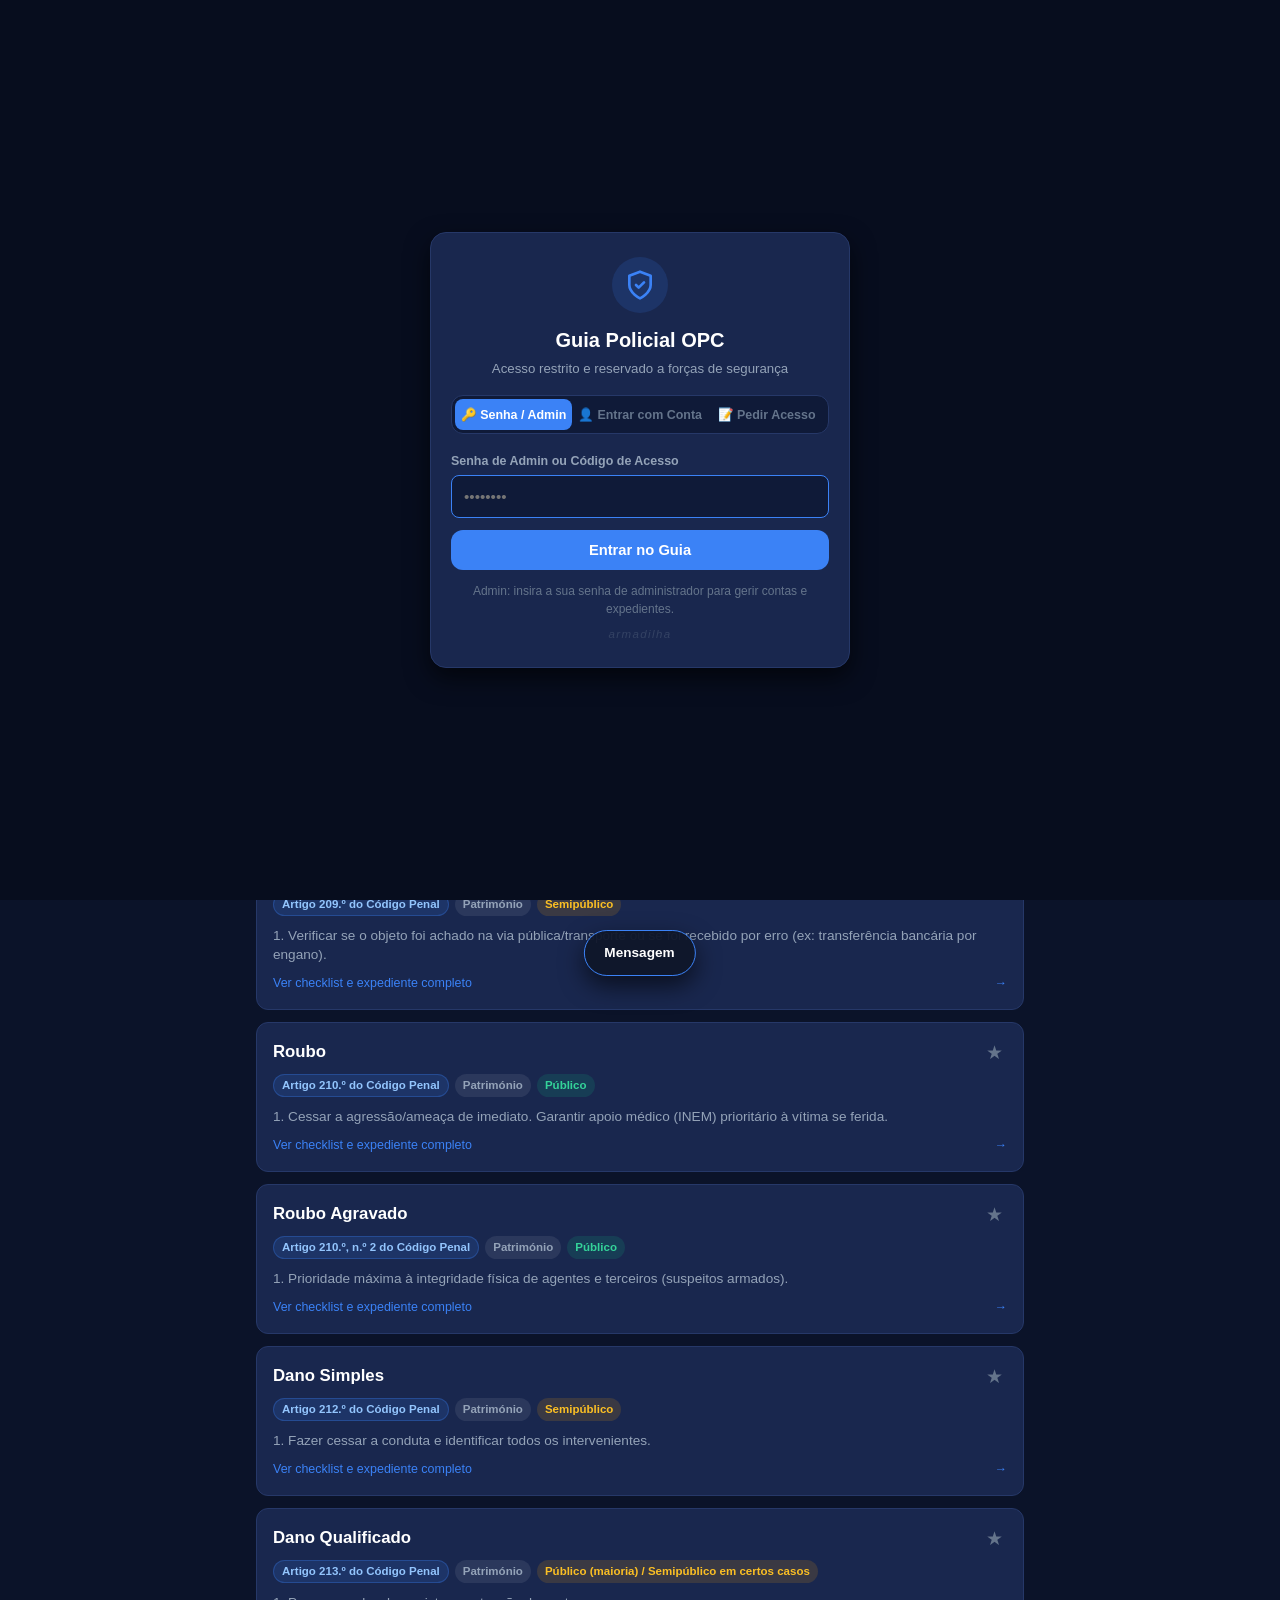
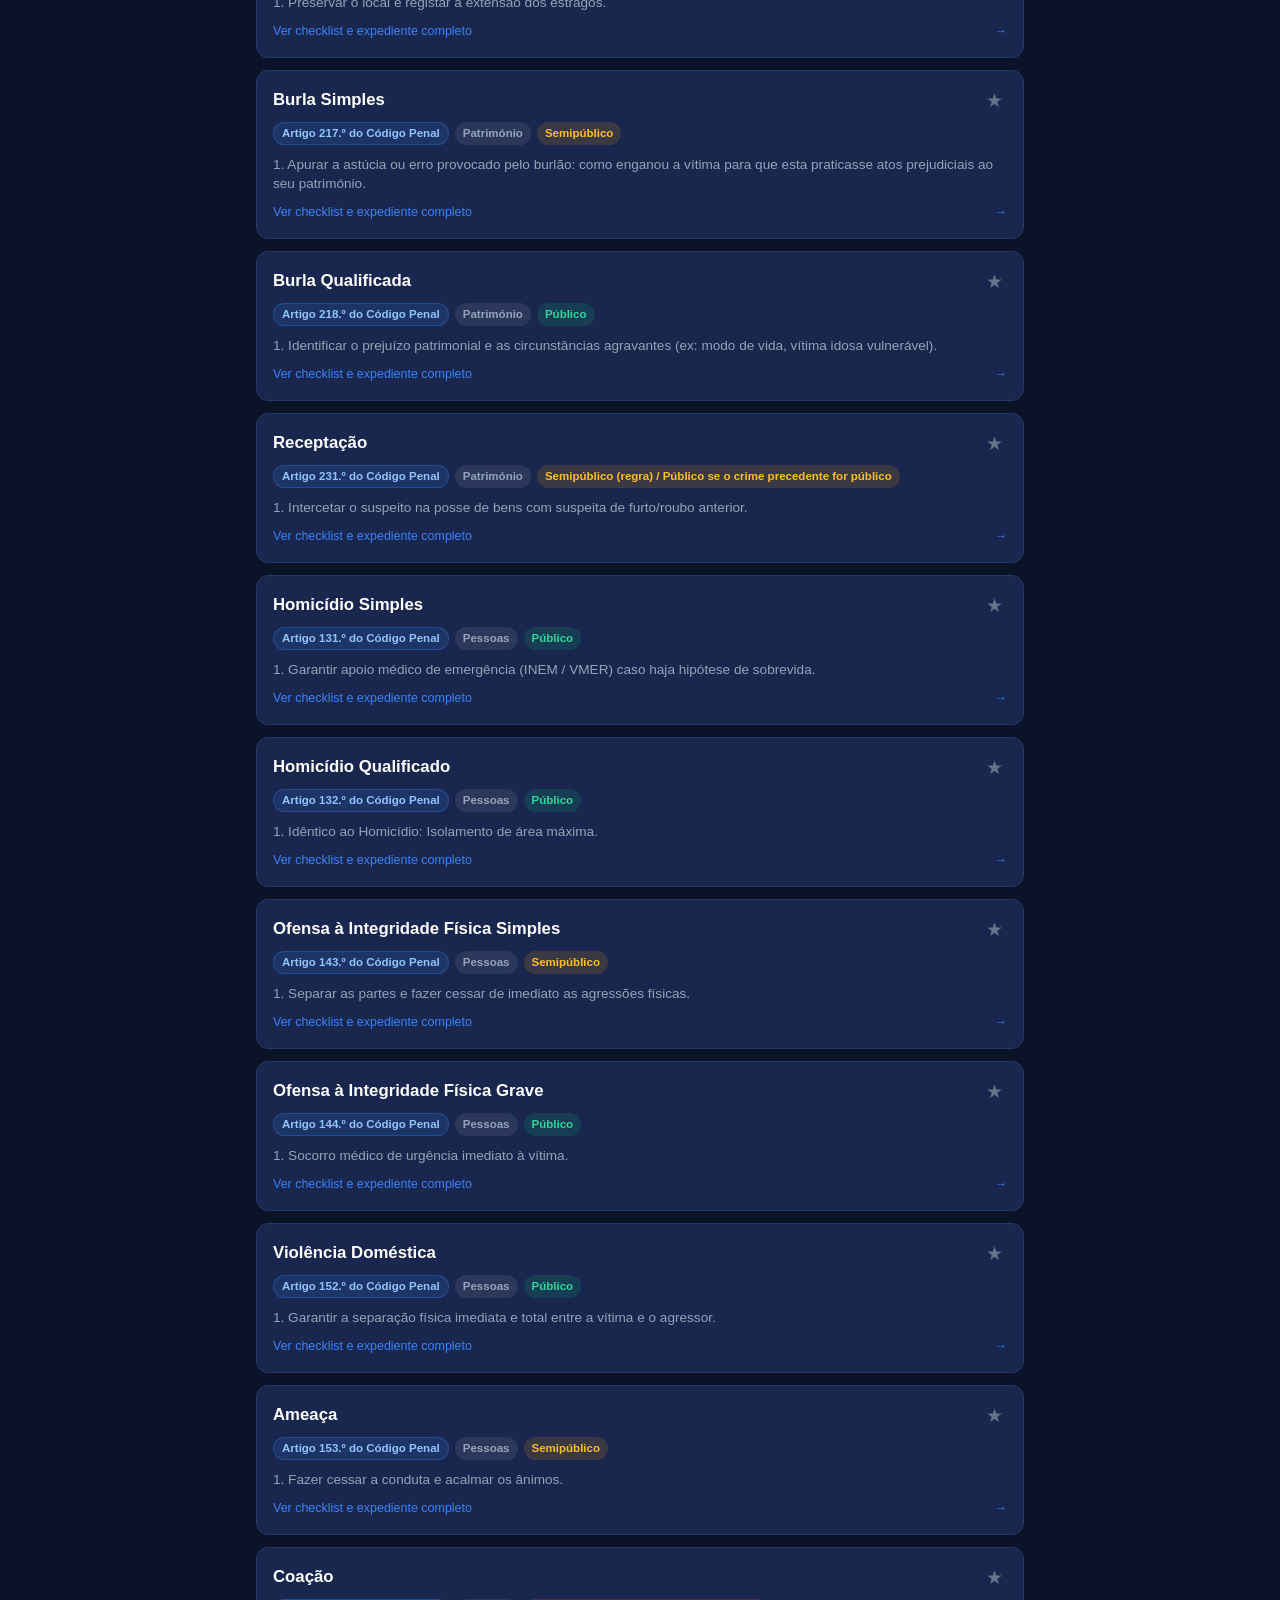
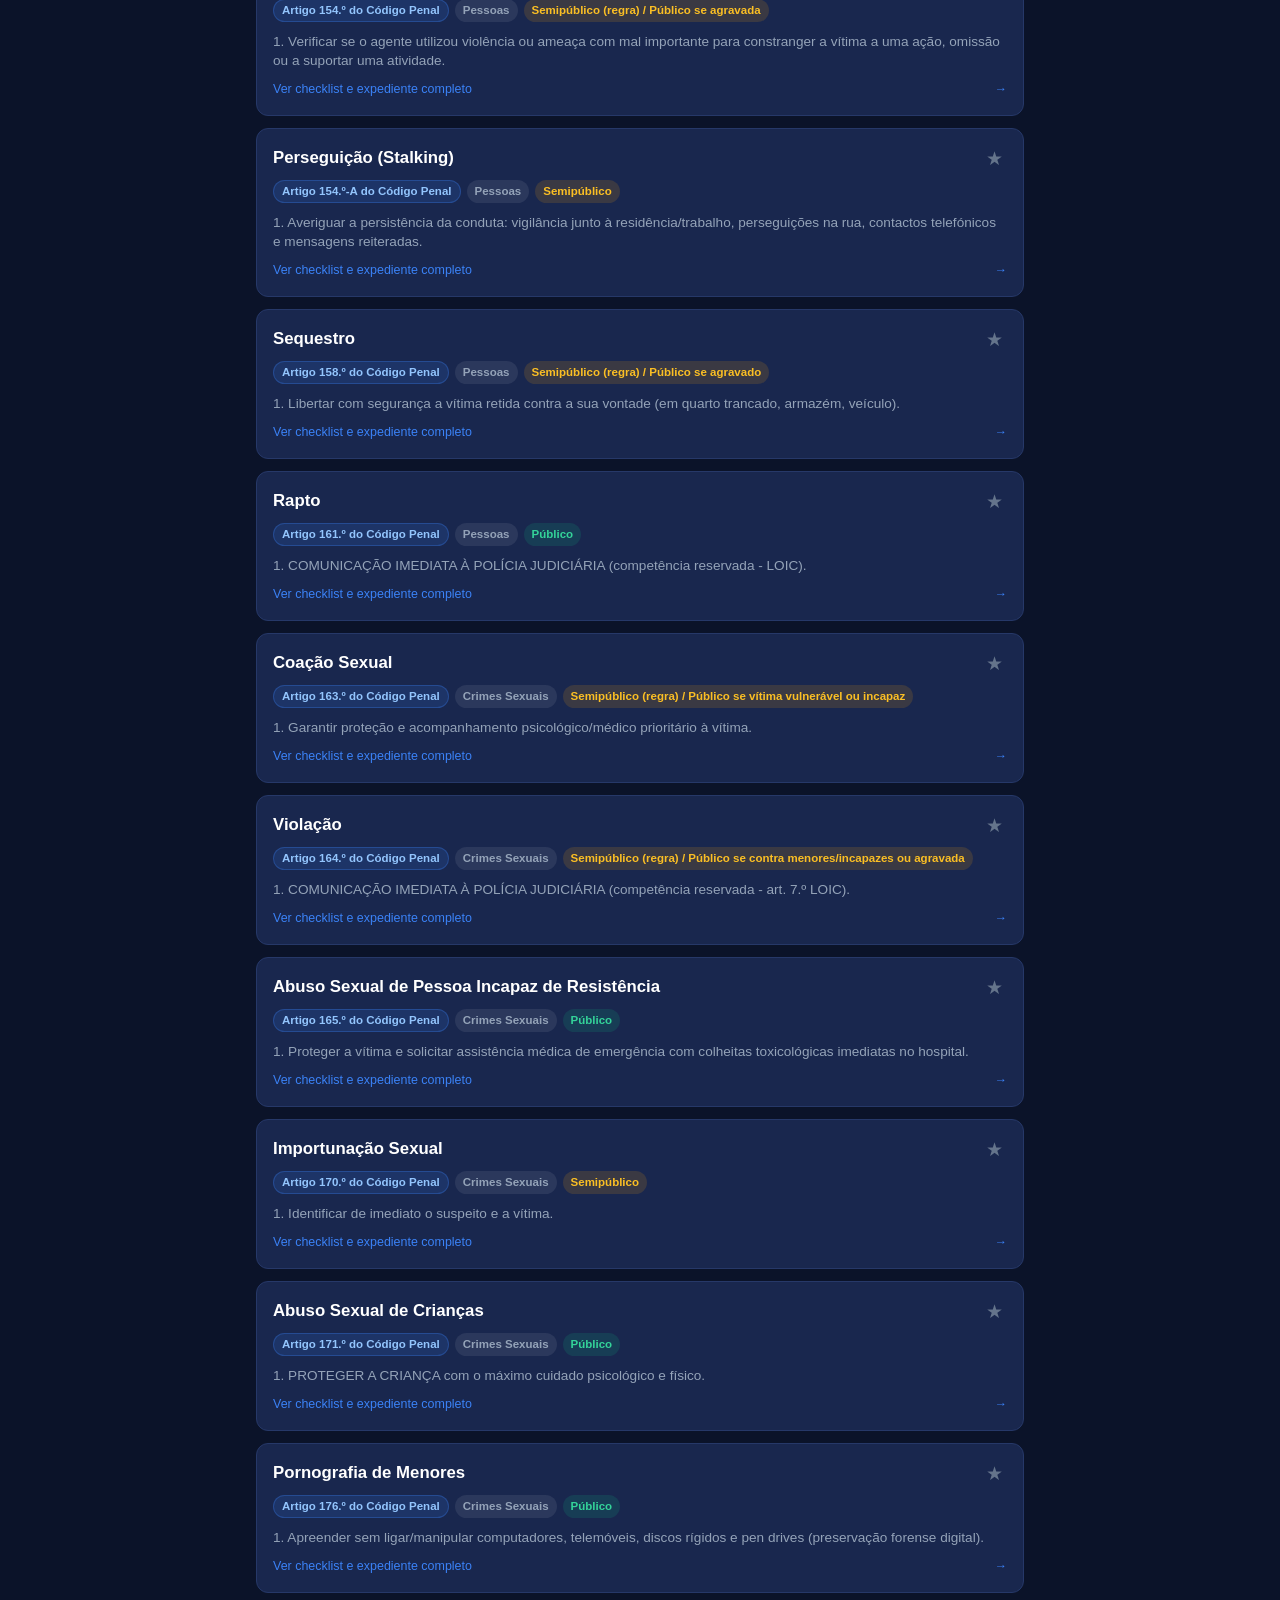
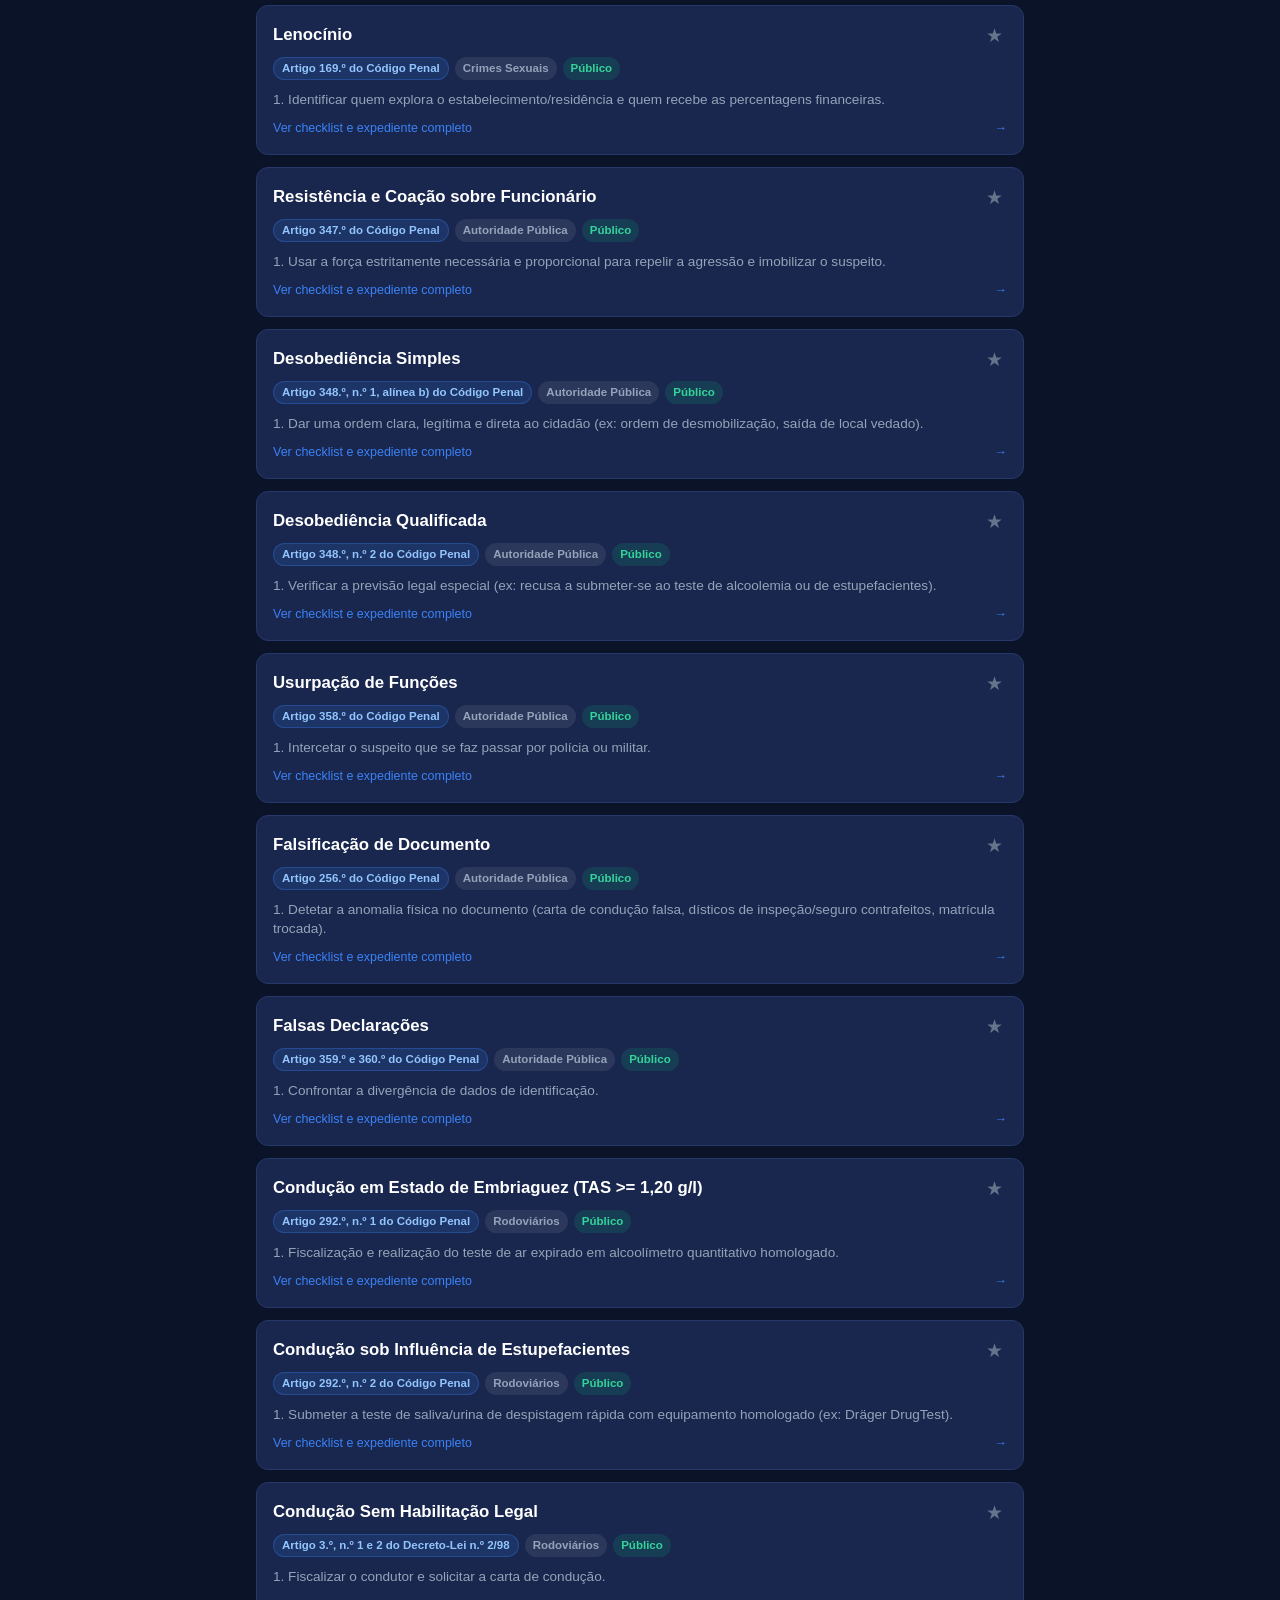
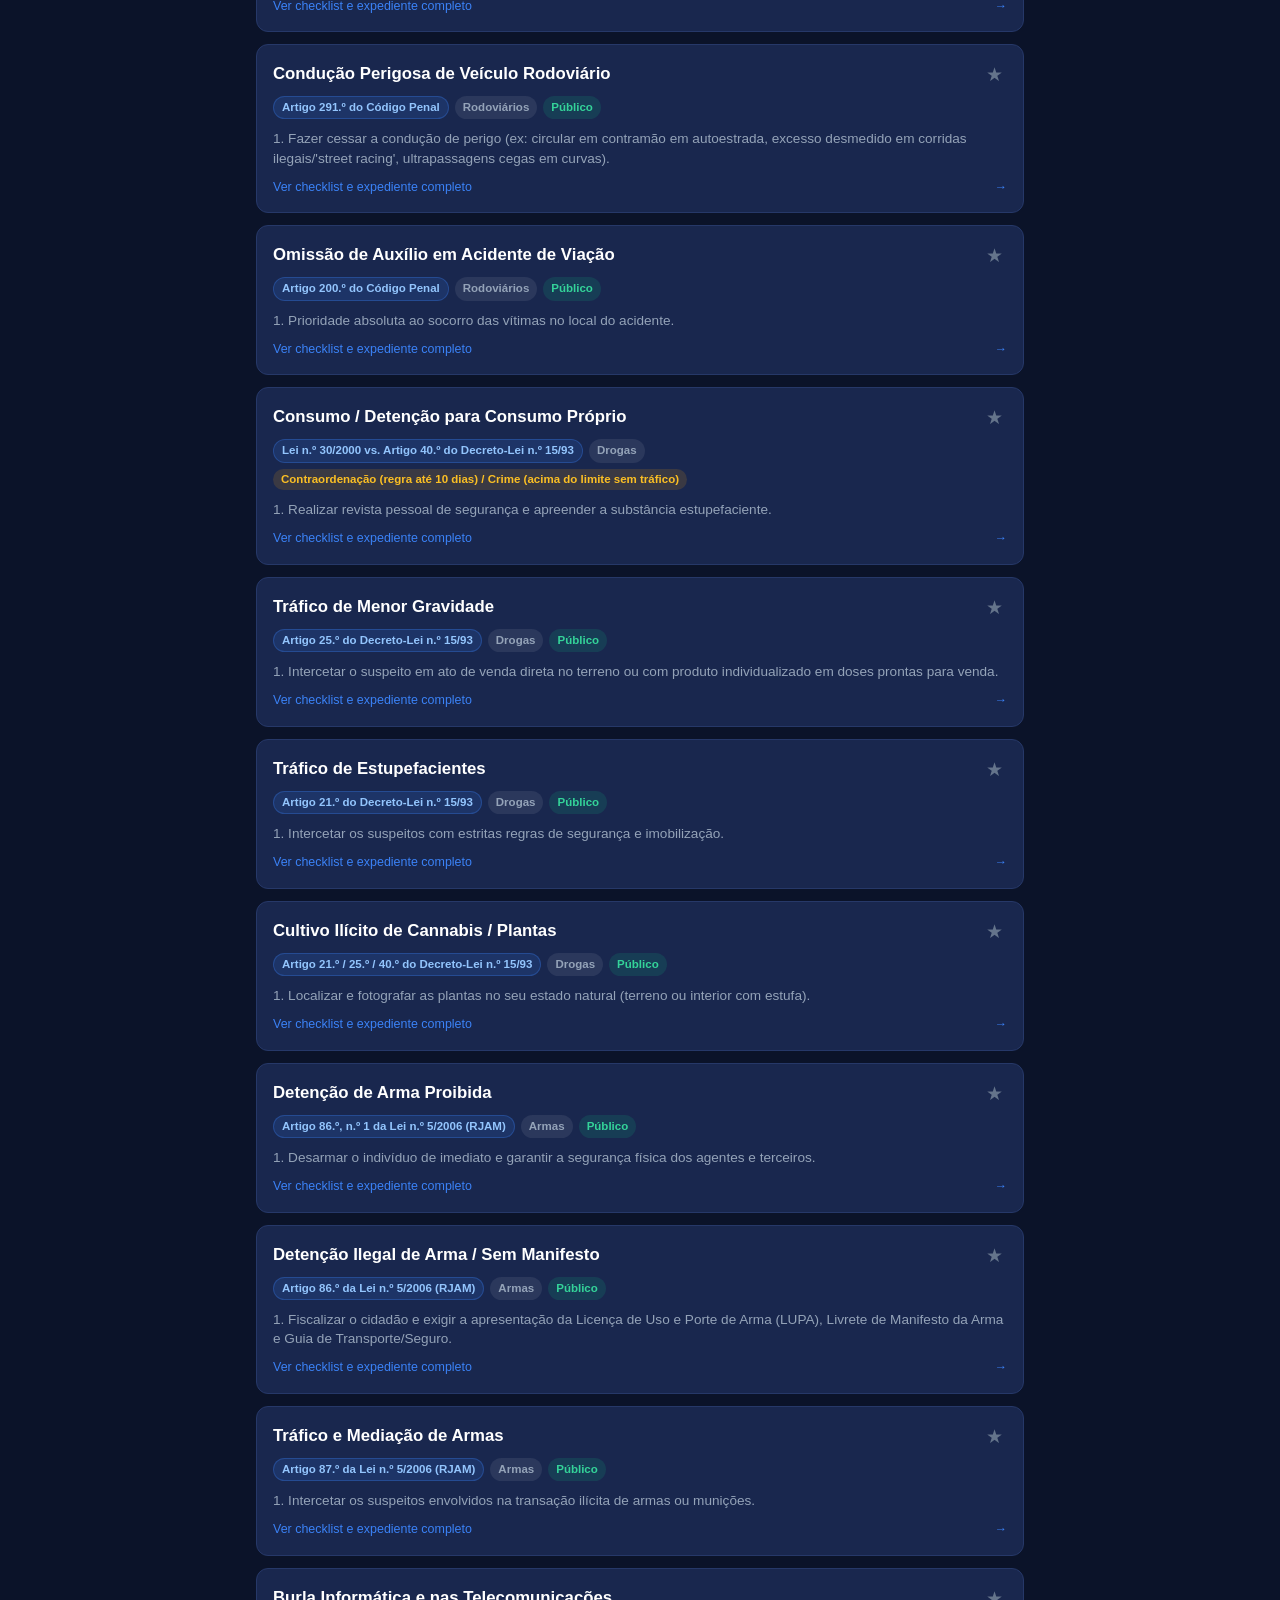
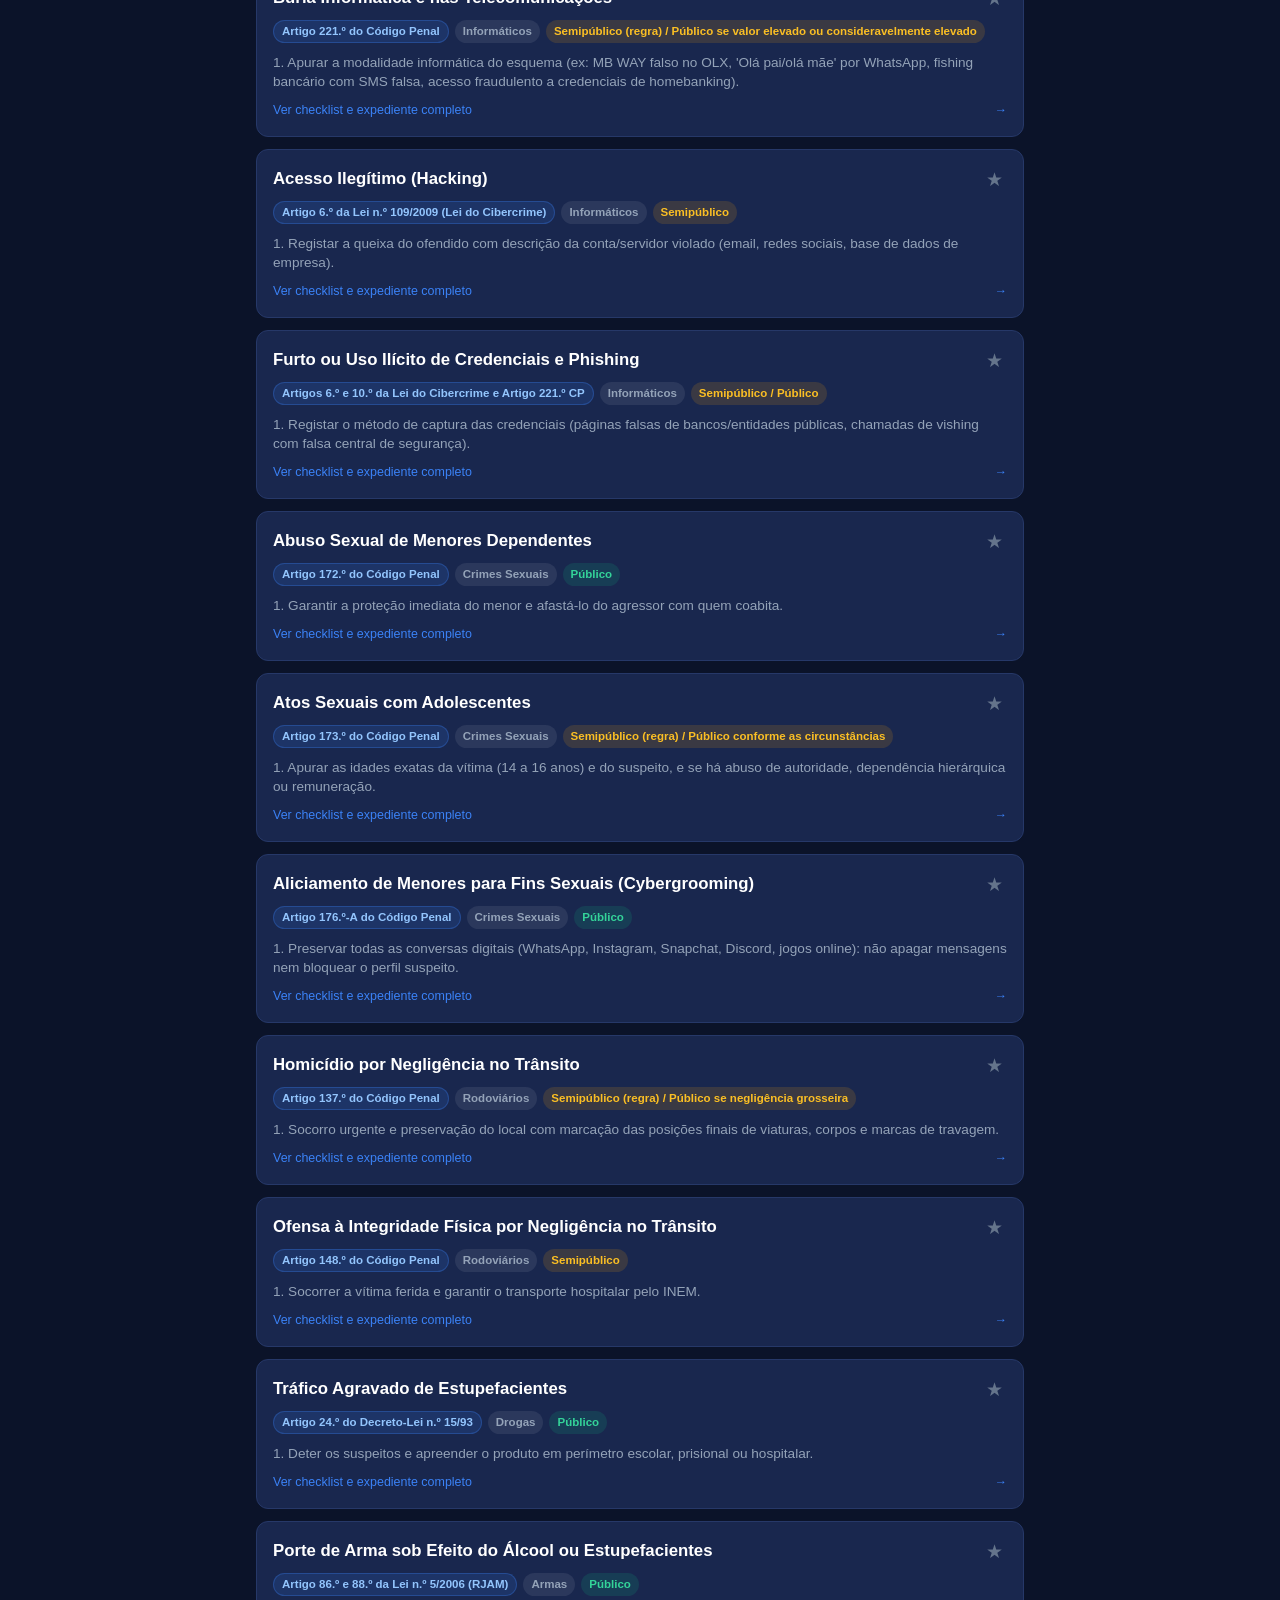
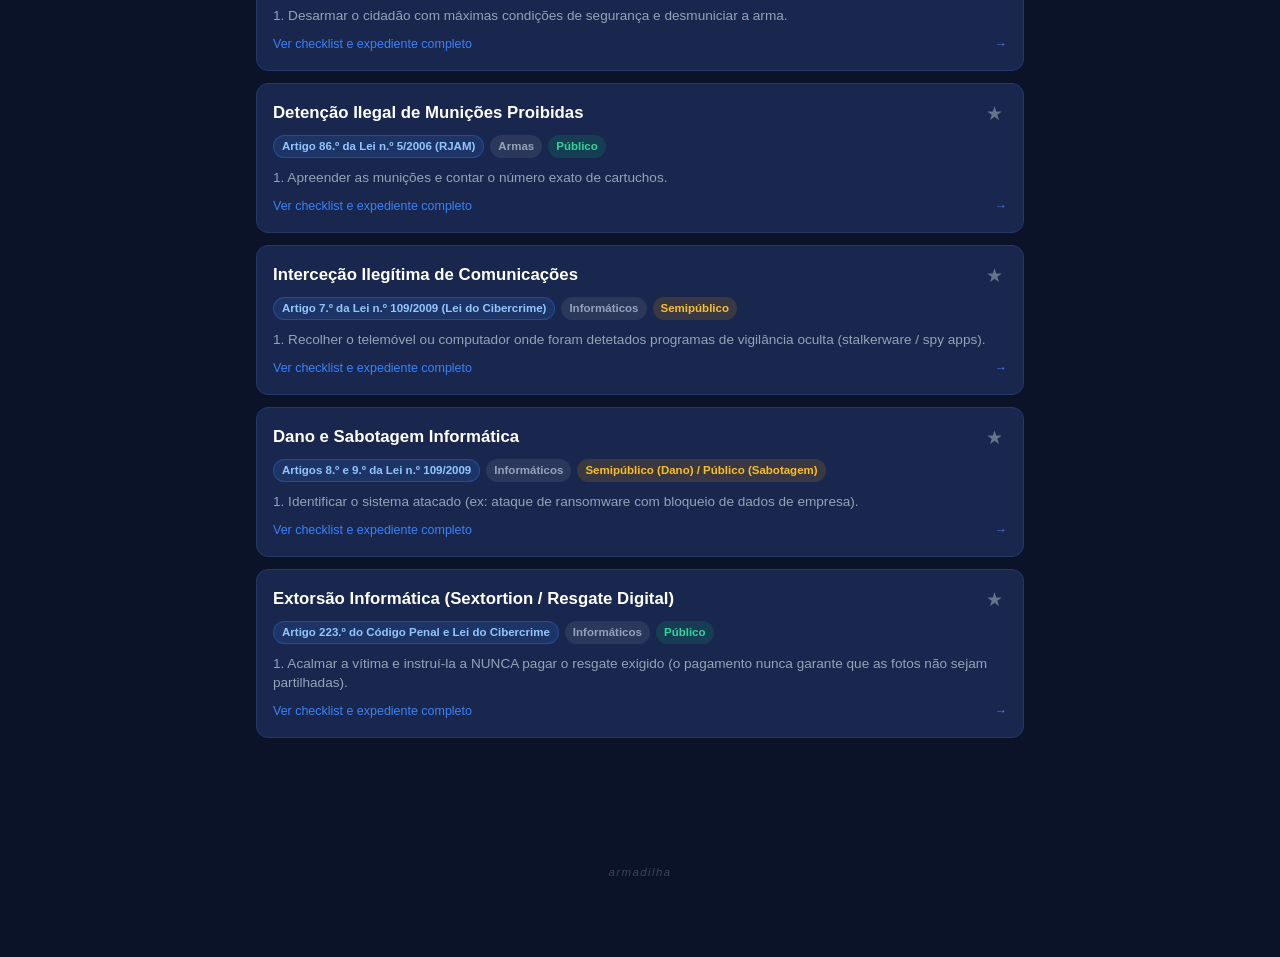
==== index.html @ 33df813a "Implementa Painel de Admin com aprovacao de contas, criacao de utilizadores e gerador de convites VI" ====
<!DOCTYPE html>
<html lang="pt-PT">
<head>
  <meta charset="UTF-8">
  <meta name="viewport" content="width=device-width, initial-scale=1.0, maximum-scale=1.0, user-scalable=no, viewport-fit=cover">
  <title>Guia de Expediente Policial - OPC</title>
  
  <!-- Anti-cache meta tags for immediate updates -->
  <meta http-equiv="Cache-Control" content="no-cache, no-store, must-revalidate">
  <meta http-equiv="Pragma" content="no-cache">
  <meta http-equiv="Expires" content="0">
  
  <!-- Mobile & PWA meta tags -->
  <meta name="theme-color" content="#0b1329">
  <meta name="apple-mobile-web-app-capable" content="yes">
  <meta name="apple-mobile-web-app-status-bar-style" content="black-translucent">
  <meta name="apple-mobile-web-app-title" content="Guia Policial">
  <link rel="manifest" href="manifest.json">
  <link rel="icon" type="image/png" sizes="192x192" href="icon-192.png">
  <link rel="apple-touch-icon" href="icon-192.png">

  <!-- Stylesheet -->
  <link rel="stylesheet" href="styles.css?v=5.0">
</head>
<body>

  <!-- ============================================================ -->
  <!-- 1. PORTAL DE AUTENTICAÇÃO / ACESSO OPERACIONAL               -->
  <!-- ============================================================ -->
  <div id="securityGate" class="security-gate">
    <div class="security-box">
      <div class="gate-shield-icon">
        <svg width="32" height="32" viewBox="0 0 24 24" fill="none" stroke="currentColor" stroke-width="2" stroke-linecap="round" stroke-linejoin="round">
          <path d="M12 22s8-4 8-10V5l-8-3-8 3v7c0 6 8 10 8 10z"/>
          <path d="m9 12 2 2 4-4"/>
        </svg>
      </div>
      <h2 class="gate-title">Guia Policial OPC</h2>
      <p class="gate-subtitle">Acesso restrito e reservado a forças de segurança</p>

      <!-- Auth Switcher Tabs -->
      <div class="auth-tabs">
        <button id="authTabDirect" class="auth-tab-btn active" onclick="switchAuthTab('direct')">🔑 Senha / Admin</button>
        <button id="authTabLogin" class="auth-tab-btn" onclick="switchAuthTab('login')">👤 Entrar com Conta</button>
        <button id="authTabRegister" class="auth-tab-btn" onclick="switchAuthTab('register')">📝 Pedir Acesso</button>
      </div>

      <!-- Messages Alert -->
      <div id="gateError" class="gate-error"></div>
      <div id="gateSuccess" class="gate-success"></div>

      <!-- PANEL 1: ADMIN MASTER KEY / INVITE CODE -->
      <div id="panelDirect" class="auth-form-panel active">
        <form onsubmit="handleDirectSubmit(event)">
          <div class="form-group">
            <label class="form-label">Senha de Admin ou Código de Acesso</label>
            <input type="password" id="directPinInput" class="form-input" placeholder="••••••••" autocomplete="off" autofocus>
          </div>
          <button type="submit" class="btn-primary" style="width: 100%; margin-top: 8px;">Entrar no Guia</button>
        </form>
        <div style="font-size: 0.75rem; color: var(--text-muted); margin-top: 12px; text-align: center;">
          Admin: insira a sua senha de administrador para gerir contas e expedientes.
        </div>
      </div>

      <!-- PANEL 2: LOGIN COM CONTA (UTILIZADORES) -->
      <div id="panelLogin" class="auth-form-panel">
        <form onsubmit="handleAccountLogin(event)">
          <div class="form-group">
            <label class="form-label">Email ou Telemóvel</label>
            <input type="text" id="loginEmail" class="form-input" placeholder="ex: colega@gnr.pt" autocomplete="username">
          </div>
          <div class="form-group">
            <label class="form-label">Palavra-passe</label>
            <input type="password" id="loginPassword" class="form-input" placeholder="••••••••" autocomplete="current-password">
          </div>
          <button type="submit" class="btn-primary" style="width: 100%; margin-top: 8px;">Iniciar Sessão</button>
        </form>
        <div style="font-size: 0.75rem; color: var(--text-muted); margin-top: 12px; text-align: center;">
          Apenas contas aprovadas pelo Administrador têm acesso ativo.
        </div>
      </div>

      <!-- PANEL 3: REGISTO / PEDIR ACESSO -->
      <div id="panelRegister" class="auth-form-panel">
        <form onsubmit="handleAccountRegister(event)">
          <div class="form-group">
            <label class="form-label">Nome Completo</label>
            <input type="text" id="regName" class="form-input" placeholder="ex: Manuel Silva" required>
          </div>
          <div class="form-group">
            <label class="form-label">Posto / Unidade</label>
            <input type="text" id="regRole" class="form-input" placeholder="ex: Guarda / Posto Territorial" required>
          </div>
          <div class="form-group">
            <label class="form-label">Email ou Contacto Telefónico</label>
            <input type="text" id="regContact" class="form-input" placeholder="ex: silva@gnr.pt ou 912345678" required>
          </div>
          <div class="form-group">
            <label class="form-label">Definir Palavra-passe</label>
            <input type="password" id="regPassword" class="form-input" placeholder="••••••••" required autocomplete="new-password">
          </div>
          <button type="submit" class="btn-primary" style="width: 100%; margin-top: 8px;">Submeter Pedido de Acesso</button>
        </form>

        <div id="regWhatsappBlock" style="display: none; margin-top: 14px; text-align: center;">
          <p style="font-size: 0.8rem; color: var(--text-secondary); margin-bottom: 8px;">
            Aviso rápido: notifique o Administrador no WhatsApp para aprovação imediata:
          </p>
          <a id="regWhatsappLink" href="#" target="_blank" class="btn-whatsapp">
            <span>💬 Notificar Administrador por WhatsApp</span>
          </a>
        </div>
      </div>

      <div class="signature-tag subtle">armadilha</div>
    </div>
  </div>

  <!-- ============================================================ -->
  <!-- 2. MAIN APPLICATION                                          -->
  <!-- ============================================================ -->
  <div id="appContainer">

    <!-- Header -->
    <header class="app-header">
      <div class="header-top">
        <div class="brand-wrapper">
          <img src="icon-192.png" alt="Logo" class="brand-logo">
          <div>
            <div class="brand-title">
              Guia Policial <span id="userRoleBadge" class="brand-badge">OPC</span>
            </div>
          </div>
        </div>
        <div class="header-actions">
          <!-- Admin Dashboard Trigger (Shown for Admin) -->
          <button id="adminPanelBtn" class="icon-btn admin-btn" style="display: none;" title="Painel de Administração" onclick="openAdminModal()">
            <svg width="18" height="18" viewBox="0 0 24 24" fill="none" stroke="currentColor" stroke-width="2">
              <path d="M16 21v-2a4 4 0 0 0-4-4H6a4 4 0 0 0-4 4v2"/>
              <circle cx="9" cy="7" r="4"/>
              <path d="M22 21v-2a4 4 0 0 0-3-3.87"/>
              <path d="M16 3.13a4 4 0 0 1 0 7.75"/>
            </svg>
          </button>
          <button id="favFilterBtn" class="icon-btn" title="Favoritos / Guardados" onclick="toggleFavoritesFilter()">
            <svg width="18" height="18" viewBox="0 0 24 24" fill="none" stroke="currentColor" stroke-width="2">
              <polygon points="12 2 15.09 8.26 22 9.27 17 14.14 18.18 21.02 12 17.77 5.82 21.02 7 14.14 2 9.27 8.91 8.26 12 2"></polygon>
            </svg>
          </button>
          <button id="syncBtn" class="icon-btn" title="Sincronizar Atualizações" onclick="syncData(true)">
            <svg width="18" height="18" viewBox="0 0 24 24" fill="none" stroke="currentColor" stroke-width="2">
              <path d="M21.5 2v6h-6M21.34 15.57a10 10 0 1 1-.57-8.38l5.67-5.67"/>
            </svg>
          </button>
          <button class="icon-btn" title="Definições" onclick="openSettings()">
            <svg width="18" height="18" viewBox="0 0 24 24" fill="none" stroke="currentColor" stroke-width="2">
              <circle cx="12" cy="12" r="3"></circle>
              <path d="M19.4 15a1.65 1.65 0 0 0 .33 1.82l.06.06a2 2 0 0 1 0 2.83 2 2 0 0 1-2.83 0l-.06-.06a1.65 1.65 0 0 0-1.82-.33 1.65 1.65 0 0 0-1 1.51V21a2 2 0 0 1-2 2 2 2 0 0 1-2-2v-.09A1.65 1.65 0 0 0 9 19.4a1.65 1.65 0 0 0-1.82.33l-.06.06a2 2 0 0 1-2.83 0 2 2 0 0 1 0-2.83l.06-.06a1.65 1.65 0 0 0 .33-1.82 1.65 1.65 0 0 0-1.51-1H3a2 2 0 0 1-2-2 2 2 0 0 1 2-2h.09A1.65 1.65 0 0 0 4.6 9a1.65 1.65 0 0 0-.33-1.82l-.06-.06a2 2 0 0 1 0-2.83 2 2 0 0 1 2.83 0l.06.06a1.65 1.65 0 0 0 1.82.33H9a1.65 1.65 0 0 0 1-1.51V3a2 2 0 0 1 2-2 2 2 0 0 1 2 2v.09a1.65 1.65 0 0 0 1 1.51 1.65 1.65 0 0 0 1.82-.33l.06-.06a2 2 0 0 1 2.83 0 2 2 0 0 1 0 2.83l-.06.06a1.65 1.65 0 0 0-.33 1.82V9a1.65 1.65 0 0 0 1.51 1H21a2 2 0 0 1 2 2 2 2 0 0 1-2 2h-.09a1.65 1.65 0 0 0-1.51 1z"></path>
            </svg>
          </button>
          <button class="icon-btn" title="Terminar Sessão" onclick="logoutApp()">
            <svg width="18" height="18" viewBox="0 0 24 24" fill="none" stroke="currentColor" stroke-width="2">
              <path d="M9 21H5a2 2 0 0 1-2-2V5a2 2 0 0 1 2-2h4"></path>
              <polyline points="16 17 21 12 16 7"></polyline>
              <line x1="21" y1="12" x2="9" y2="12"></line>
            </svg>
          </button>
        </div>
      </div>

      <!-- Segmented Navigation Tabs -->
      <nav class="nav-tabs">
        <button id="tabExpedientes" class="nav-tab active" onclick="switchMainTab('expedientes')">
          <span>🚨</span> <span>Expedientes</span>
        </button>
        <button id="tabArtigos" class="nav-tab" onclick="switchMainTab('artigos')">
          <span>📖</span> <span>Prontuário CP/CPP</span>
        </button>
        <button id="tabPrazos" class="nav-tab" onclick="switchMainTab('prazos')">
          <span>⏱️</span> <span>Prazos de Bolso</span>
        </button>
      </nav>

      <!-- Status Indicator bar -->
      <div class="status-bar">
        <div class="status-indicator">
          <span id="networkDot" class="dot"></span>
          <span id="networkStatusText">Online</span>
        </div>
        <div id="dataVersionText">60 Crimes + 34 Artigos OPC</div>
      </div>
    </header>

    <!-- VIEW 1: EXPEDIENTES & PROCEDIMENTOS -->
    <div id="viewExpedientes">
      <div class="search-container">
        <div class="search-input-wrapper">
          <span class="search-icon">
            <svg width="18" height="18" viewBox="0 0 24 24" fill="none" stroke="currentColor" stroke-width="2">
              <circle cx="11" cy="11" r="8"></circle>
              <line x1="21" y1="21" x2="16.65" y2="16.65"></line>
            </svg>
          </span>
          <input 
            type="search" 
            id="searchInput" 
            class="search-input" 
            placeholder="Pesquisar por crime, artigo (ex: 152, 292), droga, arma..." 
            oninput="handleSearch(this.value)"
          >
          <button id="clearSearchBtn" class="clear-search-btn" onclick="clearSearch()">&times;</button>
        </div>
      </div>

      <div class="categories-scroll" id="categoriesBar"></div>

      <div class="sub-filters">
        <button class="sub-pill active" onclick="setNatureFilter('all', this)">Todos</button>
        <button class="sub-pill" onclick="setNatureFilter('Público', this)">Crimes Públicos</button>
        <button class="sub-pill" onclick="setNatureFilter('Semipúblico', this)">Crimes Semipúblicos</button>
      </div>

      <main class="main-content">
        <div class="results-count">
          <span id="resultsCount">A carregar...</span>
          <span id="activeFilterLabel"></span>
        </div>
        <div class="crime-list" id="crimeList"></div>
      </main>
    </div>

    <!-- VIEW 2: PRONTUÁRIO & ARTIGOS CP/CPP -->
    <div id="viewArtigos" style="display: none;">
      <div class="search-container">
        <div class="search-input-wrapper">
          <span class="search-icon">
            <svg width="18" height="18" viewBox="0 0 24 24" fill="none" stroke="currentColor" stroke-width="2">
              <circle cx="11" cy="11" r="8"></circle>
              <line x1="21" y1="21" x2="16.65" y2="16.65"></line>
            </svg>
          </span>
          <input 
            type="search" 
            id="searchArtigosInput" 
            class="search-input" 
            placeholder="Pesquisar artigo (ex: 250, 32, 196), termo (TIR, legítima defesa, 6h)..." 
            oninput="handleArtigosSearch(this.value)"
          >
          <button id="clearArtigosSearchBtn" class="clear-search-btn" onclick="clearArtigosSearch()">&times;</button>
        </div>
      </div>

      <div class="categories-scroll" id="artigosThemesBar"></div>

      <main class="main-content">
        <div class="results-count">
          <span id="artigosResultsCount">A carregar artigos...</span>
          <span>CP / CPP Consolidado</span>
        </div>
        <div class="crime-list" id="artigosList"></div>
      </main>
    </div>

    <!-- VIEW 3: PRAZOS & LIMITES LEGAIS DE BOLSO -->
    <div id="viewPrazos" style="display: none;">
      <main class="main-content" style="padding-top: 20px;">
        <div style="margin-bottom: 16px;">
          <h2 style="font-size: 1.2rem; font-weight: 800; color: #fff;">Prazos Operacionais e Limites de Bolso</h2>
          <p style="font-size: 0.85rem; color: var(--text-secondary); margin-top: 4px;">
            Valores essenciais que o patrulheiro e OPC devem saber no terreno para não incorrer em nulidades ou detenções ilegais.
          </p>
        </div>

        <div class="pocket-grid">
          <!-- 6 Horas -->
          <div class="pocket-card warning">
            <div class="pocket-header">
              <span class="pocket-value" style="color: #fbbf24;">6 HORAS</span>
              <span class="badge badge-cpp">Art. 250.º CPP</span>
            </div>
            <div class="pocket-label">Retenção Máxima para Identificação</div>
            <div class="pocket-desc">
              Prazo máximo inultrapassável de permanência na subunidade policial de pessoa suspeita não identificada. Esgotadas as 6 horas, deve ser libertada de imediato.
            </div>
          </div>

          <!-- 48 Horas Detido -->
          <div class="pocket-card danger">
            <div class="pocket-header">
              <span class="pocket-value" style="color: #f87171;">48 HORAS</span>
              <span class="badge badge-cpp">Art. 261.º CPP</span>
            </div>
            <div class="pocket-label">Apresentação Judicial de Detido</div>
            <div class="pocket-desc">
              Prazo máximo legal e constitucional para apresentar o cidadão detido ao Juiz de Instrução ou Ministério Público. Conta-se minuto a minuto desde a voz de detenção.
            </div>
          </div>

          <!-- 6 Meses Queixa -->
          <div class="pocket-card info">
            <div class="pocket-header">
              <span class="pocket-value" style="color: #60a5fa;">6 MESES</span>
              <span class="badge badge-cp">Art. 115.º CP</span>
            </div>
            <div class="pocket-label">Caducidade do Direito de Queixa</div>
            <div class="pocket-desc">
              Prazo limite para a vítima apresentar queixa em crimes semipúblicos. Conta a partir do dia em que a vítima teve conhecimento do facto e dos seus autores.
            </div>
          </div>

          <!-- 12 Horas Álcool -->
          <div class="pocket-card warning">
            <div class="pocket-header">
              <span class="pocket-value" style="color: #fbbf24;">12 HORAS</span>
              <span class="badge badge-category">Art. 154.º CE</span>
            </div>
            <div class="pocket-label">Impedimento de Conduzir (Álcool)</div>
            <div class="pocket-desc">
              Período de impedimento legal de conduzir imposto ao condutor que acuse taxa de alcoolemia positiva (crime ou contraordenação), sob pena de desobediência qualificada.
            </div>
          </div>

          <!-- 48 Horas Drogas Condução -->
          <div class="pocket-card warning">
            <div class="pocket-header">
              <span class="pocket-value" style="color: #fbbf24;">48 HORAS</span>
              <span class="badge badge-category">Art. 154.º CE</span>
            </div>
            <div class="pocket-label">Impedimento Conduzir (Drogas)</div>
            <div class="pocket-desc">
              Período de impedimento legal de condução notificado ao condutor com resultado positivo nos testes de despistagem de estupefacientes/psicotrópicos.
            </div>
          </div>

          <!-- 10 Dias Droga Consumo -->
          <div class="pocket-card success">
            <div class="pocket-header">
              <span class="pocket-value" style="color: #34d399;">10 DIAS</span>
              <span class="badge badge-category">Lei 30/2000</span>
            </div>
            <div class="pocket-label">Limite de Consumo Próprio (CDT)</div>
            <div class="pocket-desc">
              Quantidade máxima calculada para consumo médio individual durante 10 dias (Portaria 94/96). Até este limite e sem atos de venda, é MERA CONTRAORDENAÇÃO e NÃO DÁ DETENÇÃO.
            </div>
          </div>

          <!-- 07h00 às 21h00 Busca -->
          <div class="pocket-card info">
            <div class="pocket-header">
              <span class="pocket-value" style="color: #60a5fa;">07h às 21h</span>
              <span class="badge badge-cpp">Art. 177.º CPP</span>
            </div>
            <div class="pocket-label">Horário de Busca Domiciliária</div>
            <div class="pocket-desc">
              A busca a residência só pode realizar-se entre as 07h00 e as 21h00. Buscas noturnas só em casos excecionais de terrorismo/crime violento ou consentimento escrito.
            </div>
          </div>

          <!-- 16 Anos Menoridade -->
          <div class="pocket-card purple">
            <div class="pocket-header">
              <span class="pocket-value" style="color: #c084fc;">16 ANOS</span>
              <span class="badge badge-cp">Art. 19.º CP</span>
            </div>
            <div class="pocket-label">Imputabilidade Criminal</div>
            <div class="pocket-desc">
              Menores de 16 anos são penalmente inimputáveis (não respondem criminalmente). Aplica-se a Lei Tutelar Educativa (12 a 16 anos) ou CPCJ (menos de 12 anos).
            </div>
          </div>

          <!-- 10 CM Navalha -->
          <div class="pocket-card danger">
            <div class="pocket-header">
              <span class="pocket-value" style="color: #f87171;">10 CM</span>
              <span class="badge badge-category">Lei 5/2006</span>
            </div>
            <div class="pocket-label">Lâmina de Arma Proibida Classe A</div>
            <div class="pocket-desc">
              Facas ou navalhas com mecanismo de travão de lâmina de comprimento superior a 10 cm, ou qualquer faca borboleta/mola independentemente do tamanho: CRIME de detenção de arma proibida.
            </div>
          </div>

          <!-- 50 UC Valor Elevado -->
          <div class="pocket-card info">
            <div class="pocket-header">
              <span class="pocket-value" style="color: #60a5fa;">50 UC (5.100 €)</span>
              <span class="badge badge-cp">Art. 202.º CP</span>
            </div>
            <div class="pocket-label">Furto / Burla de Valor Elevado</div>
            <div class="pocket-desc">
              Prejuízo patrimonial superior a 50 Unidades de Conta (1 UC = 102€). Converte o furto simples e abuso de confiança em crimes qualificados de natureza PÚBLICA.
            </div>
          </div>
        </div>
      </main>
    </div>

    <!-- App Signature Watermark -->
    <footer style="padding: 20px 0 60px 0;">
      <div class="signature-tag">armadilha</div>
    </footer>

  </div>

  <!-- ============================================================ -->
  <!-- 3. PAINEL DE ADMINISTRAÇÃO (ACESSO EXCLUSIVO DO MARCO)       -->
  <!-- ============================================================ -->
  <div id="adminModal" class="admin-modal" onclick="closeAdminOnBackdrop(event)">
    <div class="admin-container">
      <div class="admin-header">
        <div class="admin-title">
          <span>👑 Painel de Administração</span>
          <span class="admin-badge">ADMIN</span>
        </div>
        <button class="icon-btn" onclick="closeAdminModal()">&times;</button>
      </div>

      <!-- Admin Navigation -->
      <nav class="admin-nav">
        <button id="adminTabPending" class="admin-tab active" onclick="switchAdminTab('pending')">
          Pedidos Pendentes (<span id="adminPendingCount">0</span>)
        </button>
        <button id="adminTabApproved" class="admin-tab" onclick="switchAdminTab('approved')">
          Utilizadores Aprovados (<span id="adminApprovedCount">0</span>)
        </button>
        <button id="adminTabInvites" class="admin-tab" onclick="switchAdminTab('invites')">
          Gerador de Códigos VIP
        </button>
        <button id="adminTabSecurity" class="admin-tab" onclick="switchAdminTab('security')">
          Segurança
        </button>
      </nav>

      <div class="admin-body">
        <!-- SUB-TAB 1: PENDING REQUESTS -->
        <div id="adminViewPending">
          <div style="font-size: 0.85rem; color: var(--text-secondary); margin-bottom: 12px;">
            Contas de colegas à espera da sua validação para poderem aceder:
          </div>
          <div id="adminPendingList"></div>
        </div>

        <!-- SUB-TAB 2: APPROVED USERS -->
        <div id="adminViewApproved" style="display: none;">
          <div style="font-size: 0.85rem; color: var(--text-secondary); margin-bottom: 12px;">
            Colegas com acesso ativo ao Guia Policial:
          </div>
          <div id="adminApprovedList"></div>
        </div>

        <!-- SUB-TAB 3: INVITE CODES GENERATOR -->
        <div id="adminViewInvites" style="display: none;">
          <div style="font-size: 0.85rem; color: var(--text-secondary); margin-bottom: 14px;">
            Gere códigos de acesso direto para enviar aos seus colegas no WhatsApp (permite entrada imediata sem necessidade de pedir conta):
          </div>
          <div style="display: flex; gap: 8px; margin-bottom: 16px;">
            <input type="text" id="newInviteLabel" class="form-input" placeholder="Identificador (ex: Cabo Silva / Posto)">
            <button class="btn-primary" style="white-space: nowrap;" onclick="createInviteCode()">+ Gerar Código</button>
          </div>
          <div id="adminInvitesList"></div>
        </div>

        <!-- SUB-TAB 4: SECURITY SETTINGS -->
        <div id="adminViewSecurity" style="display: none;">
          <div class="settings-row">
            <label class="settings-label">Alterar Senha de Administrador (Marco)</label>
            <input type="password" id="newAdminPasswordInput" class="form-input" placeholder="Nova senha de Admin">
            <button class="btn-primary" style="margin-top: 8px;" onclick="saveAdminPassword()">Guardar Nova Senha</button>
          </div>

          <div class="settings-row" style="margin-top: 24px; padding-top: 16px; border-top: 1px solid var(--border-color);">
            <label class="settings-label">Sincronização em Nuvem (Firebase / REST)</label>
            <input type="text" id="adminCloudSyncUrl" class="form-input" placeholder="https://seu-projeto.firebaseio.com/guia_users.json">
            <div style="font-size: 0.75rem; color: var(--text-muted); margin-top: 4px;">
              Opcional: ligue a uma base de dados Firebase gratuita para sincronizar pedidos de telemóveis automaticamente.
            </div>
            <button class="btn-secondary" style="margin-top: 8px;" onclick="saveCloudSyncUrl()">Guardar URL de Nuvem</button>
          </div>
        </div>
      </div>
    </div>
  </div>

  <!-- ============================================================ -->
  <!-- 4. PROCEDURE DETAIL VIEW (FULL-SCREEN MODAL)                 -->
  <!-- ============================================================ -->
  <div id="detailModal" class="modal-overlay">
    <div class="detail-container">
      <nav class="detail-nav">
        <button class="back-btn" onclick="closeDetail()">
          <svg width="18" height="18" viewBox="0 0 24 24" fill="none" stroke="currentColor" stroke-width="2.5">
            <polyline points="15 18 9 12 15 6"></polyline>
          </svg>
          Voltar
        </button>
        <button id="detailStarBtn" class="icon-btn" onclick="toggleCurrentFavorite()">
          <svg width="20" height="20" viewBox="0 0 24 24" fill="none" stroke="currentColor" stroke-width="2">
            <polygon points="12 2 15.09 8.26 22 9.27 17 14.14 18.18 21.02 12 17.77 5.82 21.02 7 14.14 2 9.27 8.91 8.26 12 2"></polygon>
          </svg>
        </button>
      </nav>
      <div class="detail-content" id="detailBody"></div>
    </div>
  </div>

  <!-- ============================================================ -->
  <!-- 5. SETTINGS MODAL                                            -->
  <!-- ============================================================ -->
  <div id="settingsModal" class="settings-modal" onclick="closeSettingsOnBackdrop(event)">
    <div class="settings-content">
      <div class="settings-title">
        <span>Definições</span>
        <button class="icon-btn" onclick="closeSettings()">&times;</button>
      </div>
      <div class="settings-row">
        <label class="settings-label">Sessão Atual</label>
        <div id="settingsSessionInfo" style="font-size: 0.85rem; color: #fff; margin-bottom: 12px;"></div>
      </div>
      <div class="settings-row" style="display: flex; gap: 8px;">
        <button class="btn-primary" onclick="syncData(true)">Forçar Sincronização</button>
        <button class="btn-secondary" onclick="resetAppData()">Limpar Cache</button>
      </div>
    </div>
  </div>

  <!-- Toast -->
  <div id="toast" class="toast">
    <span id="toastMsg">Mensagem</span>
  </div>

  <!-- App Script -->
  <script src="app.js?v=5.0"></script>
</body>
</html>
---- styles.css ----
/* Base Reset & Variables */
:root {
  --bg-primary: #0b1329;
  --bg-secondary: #131f3f;
  --bg-card: #19274e;
  --bg-card-hover: #1f305f;
  --bg-input: #0f1a38;
  --border-color: #263868;
  --border-focus: #3b82f6;
  
  --text-primary: #f8fafc;
  --text-secondary: #94a3b8;
  --text-muted: #64748b;
  
  --accent-blue: #3b82f6;
  --accent-blue-hover: #2563eb;
  --accent-cyan: #06b6d4;
  --accent-green: #10b981;
  --accent-amber: #f59e0b;
  --accent-red: #ef4444;
  --accent-purple: #8b5cf6;

  --badge-public-bg: rgba(16, 185, 129, 0.15);
  --badge-public-text: #34d399;
  --badge-semi-bg: rgba(245, 158, 11, 0.15);
  --badge-semi-text: #fbbf24;
  
  --radius-sm: 8px;
  --radius-md: 12px;
  --radius-lg: 16px;
  --radius-full: 9999px;
  
  --shadow-sm: 0 1px 2px rgba(0, 0, 0, 0.3);
  --shadow-md: 0 4px 12px rgba(0, 0, 0, 0.4);
  --shadow-lg: 0 10px 25px rgba(0, 0, 0, 0.6);
}

* {
  box-sizing: border-box;
  margin: 0;
  padding: 0;
  -webkit-tap-highlight-color: transparent;
}

body {
  font-family: -apple-system, BlinkMacSystemFont, "Segoe UI", Roboto, Helvetica, Arial, sans-serif;
  background-color: var(--bg-primary);
  color: var(--text-primary);
  line-height: 1.5;
  overflow-x: hidden;
  min-height: 100vh;
}

/* Signature Watermark */
.signature-tag {
  text-align: center;
  color: #64748b;
  font-size: 0.72rem;
  letter-spacing: 0.12em;
  font-style: italic;
  font-weight: 500;
  opacity: 0.5;
  user-select: none;
  padding: 16px 0;
  text-transform: lowercase;
}

.signature-tag.subtle {
  padding: 8px 0 0 0;
  opacity: 0.35;
}

/* App Header */
.app-header {
  position: sticky;
  top: 0;
  z-index: 50;
  background: rgba(11, 19, 41, 0.95);
  backdrop-filter: blur(10px);
  border-bottom: 1px solid var(--border-color);
  padding: 12px 16px 8px 16px;
}

.header-top {
  display: flex;
  justify-content: space-between;
  align-items: center;
}

.brand-wrapper {
  display: flex;
  align-items: center;
  gap: 10px;
}

.brand-logo {
  width: 36px;
  height: 36px;
  border-radius: 8px;
}

.brand-title {
  font-size: 1.1rem;
  font-weight: 700;
  letter-spacing: -0.02em;
  color: #fff;
  display: flex;
  align-items: center;
  gap: 6px;
}

.brand-badge {
  font-size: 0.65rem;
  background: var(--accent-blue);
  color: #fff;
  padding: 2px 6px;
  border-radius: var(--radius-full);
  font-weight: 600;
  text-transform: uppercase;
}

.admin-badge {
  font-size: 0.65rem;
  background: #f59e0b;
  color: #000;
  padding: 2px 6px;
  border-radius: var(--radius-full);
  font-weight: 700;
  text-transform: uppercase;
}

.header-actions {
  display: flex;
  align-items: center;
  gap: 8px;
}

.icon-btn {
  background: var(--bg-secondary);
  border: 1px solid var(--border-color);
  color: var(--text-secondary);
  width: 36px;
  height: 36px;
  border-radius: var(--radius-md);
  display: flex;
  align-items: center;
  justify-content: center;
  cursor: pointer;
  transition: all 0.2s ease;
}

.icon-btn:active {
  transform: scale(0.92);
  background: var(--bg-card);
}

.icon-btn.active {
  background: rgba(245, 158, 11, 0.2);
  border-color: var(--accent-amber);
  color: var(--accent-amber);
}

.icon-btn.admin-btn {
  background: rgba(245, 158, 11, 0.15);
  border-color: var(--accent-amber);
  color: var(--accent-amber);
}

/* Navigation Segmented Tabs */
.nav-tabs {
  display: flex;
  background: var(--bg-input);
  border: 1px solid var(--border-color);
  border-radius: var(--radius-md);
  padding: 3px;
  margin-top: 10px;
  gap: 4px;
}

.nav-tab {
  flex: 1;
  text-align: center;
  padding: 8px 4px;
  font-size: 0.78rem;
  font-weight: 600;
  color: var(--text-muted);
  background: transparent;
  border: none;
  border-radius: var(--radius-sm);
  cursor: pointer;
  transition: all 0.2s;
  display: flex;
  align-items: center;
  justify-content: center;
  gap: 4px;
  white-space: nowrap;
}

.nav-tab.active {
  background: var(--accent-blue);
  color: #fff;
  box-shadow: var(--shadow-sm);
}

/* Status Banner */
.status-bar {
  display: flex;
  align-items: center;
  justify-content: space-between;
  font-size: 0.72rem;
  color: var(--text-muted);
  margin-top: 6px;
  padding-top: 4px;
  border-top: 1px solid rgba(255, 255, 255, 0.05);
}

.status-indicator {
  display: flex;
  align-items: center;
  gap: 6px;
}

.dot {
  width: 8px;
  height: 8px;
  border-radius: 50%;
  background-color: var(--accent-green);
}

.dot.offline {
  background-color: var(--accent-amber);
}

/* Search Area */
.search-container {
  padding: 12px 16px;
  background: var(--bg-secondary);
  border-bottom: 1px solid var(--border-color);
}

.search-input-wrapper {
  position: relative;
  display: flex;
  align-items: center;
}

.search-icon {
  position: absolute;
  left: 14px;
  color: var(--text-muted);
  pointer-events: none;
}

.search-input {
  width: 100%;
  padding: 12px 42px 12px 40px;
  background: var(--bg-input);
  border: 1px solid var(--border-color);
  border-radius: var(--radius-md);
  color: var(--text-primary);
  font-size: 0.92rem;
  outline: none;
  transition: border-color 0.2s;
}

.search-input:focus {
  border-color: var(--border-focus);
  box-shadow: 0 0 0 3px rgba(59, 130, 246, 0.2);
}

.search-input::placeholder {
  color: var(--text-muted);
}

.clear-search-btn {
  position: absolute;
  right: 12px;
  background: none;
  border: none;
  color: var(--text-muted);
  font-size: 1.2rem;
  cursor: pointer;
  display: none;
}

/* Filter Pills */
.categories-scroll {
  display: flex;
  gap: 8px;
  overflow-x: auto;
  padding: 10px 16px;
  scrollbar-width: none;
  -webkit-overflow-scrolling: touch;
}

.categories-scroll::-webkit-scrollbar {
  display: none;
}

.pill-btn {
  white-space: nowrap;
  background: var(--bg-secondary);
  border: 1px solid var(--border-color);
  color: var(--text-secondary);
  padding: 7px 12px;
  border-radius: var(--radius-full);
  font-size: 0.8rem;
  font-weight: 500;
  cursor: pointer;
  transition: all 0.2s;
  display: flex;
  align-items: center;
  gap: 6px;
}

.pill-btn.active {
  background: var(--accent-blue);
  border-color: var(--accent-blue);
  color: #fff;
  font-weight: 600;
}

.pill-count {
  font-size: 0.7rem;
  background: rgba(0, 0, 0, 0.2);
  padding: 1px 6px;
  border-radius: var(--radius-full);
}

/* Sub-Filters */
.sub-filters {
  display: flex;
  gap: 8px;
  padding: 2px 16px 10px 16px;
}

.sub-pill {
  font-size: 0.75rem;
  padding: 4px 10px;
  border-radius: var(--radius-sm);
  background: var(--bg-input);
  border: 1px solid var(--border-color);
  color: var(--text-muted);
  cursor: pointer;
}

.sub-pill.active {
  color: var(--text-primary);
  border-color: var(--text-secondary);
  background: var(--bg-card);
}

/* Main Content List */
.main-content {
  padding: 16px;
  max-width: 800px;
  margin: 0 auto;
  padding-bottom: 90px;
}

.results-count {
  font-size: 0.8rem;
  color: var(--text-muted);
  margin-bottom: 12px;
  display: flex;
  justify-content: space-between;
}

.crime-list {
  display: flex;
  flex-direction: column;
  gap: 12px;
}

/* Crime Card */
.crime-card {
  background: var(--bg-card);
  border: 1px solid var(--border-color);
  border-radius: var(--radius-md);
  padding: 16px;
  cursor: pointer;
  transition: transform 0.15s, border-color 0.15s, background 0.15s;
  position: relative;
}

.crime-card:active {
  transform: scale(0.99);
  background: var(--bg-card-hover);
}

.crime-header {
  display: flex;
  justify-content: space-between;
  align-items: flex-start;
  gap: 8px;
  margin-bottom: 8px;
}

.crime-title {
  font-size: 1.05rem;
  font-weight: 700;
  color: #fff;
}

.star-card-btn {
  background: none;
  border: none;
  color: var(--text-muted);
  font-size: 1.2rem;
  cursor: pointer;
  padding: 2px 4px;
}

.star-card-btn.favorited {
  color: var(--accent-amber);
}

.crime-meta {
  display: flex;
  flex-wrap: wrap;
  gap: 6px;
  margin-bottom: 10px;
}

.badge {
  font-size: 0.72rem;
  font-weight: 600;
  padding: 2px 8px;
  border-radius: var(--radius-full);
  display: inline-flex;
  align-items: center;
}

.badge-article {
  background: rgba(59, 130, 246, 0.15);
  color: #93c5fd;
  border: 1px solid rgba(59, 130, 246, 0.3);
}

.badge-category {
  background: rgba(255, 255, 255, 0.08);
  color: var(--text-secondary);
}

.badge-public {
  background: var(--badge-public-bg);
  color: var(--badge-public-text);
}

.badge-semi {
  background: var(--badge-semi-bg);
  color: var(--badge-semi-text);
}

.badge-cpp {
  background: rgba(6, 182, 212, 0.15);
  color: #67e8f9;
  border: 1px solid rgba(6, 182, 212, 0.3);
}

.badge-cp {
  background: rgba(139, 92, 246, 0.15);
  color: #c4b5fd;
  border: 1px solid rgba(139, 92, 246, 0.3);
}

.badge-pending {
  background: rgba(245, 158, 11, 0.2);
  color: #fbbf24;
  border: 1px solid rgba(245, 158, 11, 0.4);
}

.badge-approved {
  background: rgba(16, 185, 129, 0.2);
  color: #34d399;
  border: 1px solid rgba(16, 185, 129, 0.4);
}

.badge-rejected {
  background: rgba(239, 68, 68, 0.2);
  color: #f87171;
  border: 1px solid rgba(239, 68, 68, 0.4);
}

.crime-preview {
  font-size: 0.85rem;
  color: var(--text-secondary);
  line-height: 1.4;
  display: -webkit-box;
  -webkit-line-clamp: 2;
  -webkit-box-orient: vertical;
  overflow: hidden;
}

.card-footer {
  margin-top: 10px;
  display: flex;
  justify-content: space-between;
  align-items: center;
  font-size: 0.78rem;
  color: var(--accent-blue);
  font-weight: 500;
}

/* Article Cards */
.article-card {
  background: var(--bg-card);
  border: 1px solid var(--border-color);
  border-radius: var(--radius-md);
  padding: 16px;
  transition: all 0.2s;
}

.article-header {
  display: flex;
  justify-content: space-between;
  align-items: flex-start;
  gap: 8px;
  margin-bottom: 6px;
}

.article-title {
  font-size: 1.05rem;
  font-weight: 700;
  color: #fff;
  line-height: 1.35;
}

.article-summary-box {
  font-size: 0.88rem;
  color: var(--text-secondary);
  line-height: 1.45;
  margin: 10px 0;
  background: var(--bg-input);
  padding: 10px 12px;
  border-radius: var(--radius-sm);
  border-left: 3px solid var(--accent-cyan);
}

.article-collapsible {
  display: none;
  margin-top: 12px;
  padding-top: 12px;
  border-top: 1px solid rgba(255, 255, 255, 0.08);
}

.article-collapsible.open {
  display: block;
}

.article-section-title {
  font-size: 0.82rem;
  font-weight: 700;
  text-transform: uppercase;
  color: var(--accent-blue);
  margin-bottom: 6px;
  letter-spacing: 0.03em;
}

.article-rules-list {
  padding-left: 18px;
  font-size: 0.85rem;
  color: var(--text-primary);
  margin-bottom: 12px;
  line-height: 1.45;
}

.article-rules-list li {
  margin-bottom: 6px;
}

.article-attention-box {
  background: rgba(245, 158, 11, 0.1);
  border-left: 3px solid var(--accent-amber);
  border-radius: var(--radius-sm);
  padding: 10px 12px;
  font-size: 0.83rem;
  color: #fde68a;
  margin-bottom: 12px;
  line-height: 1.4;
}

.article-btn-row {
  display: flex;
  gap: 8px;
  margin-top: 10px;
}

.btn-toggle-art {
  background: var(--bg-secondary);
  border: 1px solid var(--border-color);
  color: var(--text-secondary);
  padding: 6px 12px;
  border-radius: var(--radius-sm);
  font-size: 0.78rem;
  font-weight: 600;
  cursor: pointer;
  flex: 1;
  text-align: center;
}

.btn-copy-art {
  background: rgba(59, 130, 246, 0.15);
  border: 1px solid rgba(59, 130, 246, 0.3);
  color: #93c5fd;
  padding: 6px 12px;
  border-radius: var(--radius-sm);
  font-size: 0.78rem;
  font-weight: 600;
  cursor: pointer;
}

/* Pocket Grid */
.pocket-grid {
  display: grid;
  grid-template-columns: repeat(auto-fit, minmax(280px, 1fr));
  gap: 12px;
}

.pocket-card {
  background: var(--bg-card);
  border: 1px solid var(--border-color);
  border-radius: var(--radius-md);
  padding: 16px;
  position: relative;
  overflow: hidden;
}

.pocket-card.danger {
  border-left: 4px solid var(--accent-red);
}

.pocket-card.warning {
  border-left: 4px solid var(--accent-amber);
}

.pocket-card.info {
  border-left: 4px solid var(--accent-blue);
}

.pocket-card.success {
  border-left: 4px solid var(--accent-green);
}

.pocket-card.purple {
  border-left: 4px solid var(--accent-purple);
}

.pocket-header {
  display: flex;
  justify-content: space-between;
  align-items: center;
  margin-bottom: 6px;
}

.pocket-value {
  font-size: 1.35rem;
  font-weight: 900;
  color: #fff;
  letter-spacing: -0.02em;
}

.pocket-label {
  font-size: 0.92rem;
  font-weight: 700;
  color: #fff;
  margin-bottom: 4px;
}

.pocket-desc {
  font-size: 0.83rem;
  color: var(--text-secondary);
  line-height: 1.45;
}

/* Detail Modal */
.modal-overlay {
  position: fixed;
  top: 0;
  left: 0;
  right: 0;
  bottom: 0;
  background: rgba(0, 0, 0, 0.8);
  z-index: 100;
  display: none;
  backdrop-filter: blur(4px);
  overflow-y: auto;
  -webkit-overflow-scrolling: touch;
}

.modal-overlay.open {
  display: block;
}

.detail-container {
  min-height: 100vh;
  background: var(--bg-primary);
  max-width: 800px;
  margin: 0 auto;
  padding-bottom: 60px;
}

.detail-nav {
  position: sticky;
  top: 0;
  z-index: 20;
  background: rgba(11, 19, 41, 0.95);
  backdrop-filter: blur(8px);
  border-bottom: 1px solid var(--border-color);
  padding: 12px 16px;
  display: flex;
  align-items: center;
  justify-content: space-between;
}

.back-btn {
  display: flex;
  align-items: center;
  gap: 6px;
  background: var(--bg-secondary);
  border: 1px solid var(--border-color);
  color: #fff;
  padding: 8px 14px;
  border-radius: var(--radius-md);
  font-size: 0.85rem;
  font-weight: 600;
  cursor: pointer;
}

.detail-content {
  padding: 20px 16px;
}

.detail-title {
  font-size: 1.4rem;
  font-weight: 800;
  color: #fff;
  margin-bottom: 6px;
}

.detail-article {
  font-size: 0.95rem;
  color: var(--accent-cyan);
  font-weight: 600;
  margin-bottom: 16px;
}

/* Info Box */
.info-box {
  background: var(--bg-card);
  border: 1px solid var(--border-color);
  border-radius: var(--radius-md);
  padding: 16px;
  margin-bottom: 16px;
}

.info-box.alert-box {
  border-left: 4px solid var(--accent-amber);
  background: rgba(245, 158, 11, 0.08);
}

.info-box.danger-box {
  border-left: 4px solid var(--accent-red);
  background: rgba(239, 68, 68, 0.08);
}

.info-box.police-box {
  border-left: 4px solid var(--accent-blue);
  background: rgba(59, 130, 246, 0.08);
}

.info-header {
  display: flex;
  align-items: center;
  gap: 8px;
  font-size: 0.95rem;
  font-weight: 700;
  color: #fff;
  margin-bottom: 10px;
}

.info-body {
  font-size: 0.88rem;
  color: var(--text-secondary);
  line-height: 1.5;
}

/* Steps List */
.steps-list {
  display: flex;
  flex-direction: column;
  gap: 12px;
  margin-top: 12px;
}

.step-item {
  display: flex;
  gap: 12px;
  align-items: flex-start;
}

.step-num {
  flex-shrink: 0;
  width: 26px;
  height: 26px;
  background: var(--accent-blue);
  color: #fff;
  border-radius: 50%;
  font-size: 0.78rem;
  font-weight: 700;
  display: flex;
  align-items: center;
  justify-content: center;
  margin-top: 2px;
}

.step-text {
  font-size: 0.9rem;
  color: var(--text-primary);
  line-height: 1.45;
}

/* Checklist of Documents */
.checklist-container {
  display: flex;
  flex-direction: column;
  gap: 10px;
  margin-top: 12px;
}

.check-item {
  display: flex;
  align-items: flex-start;
  gap: 10px;
  background: var(--bg-input);
  border: 1px solid var(--border-color);
  padding: 10px 14px;
  border-radius: var(--radius-sm);
  cursor: pointer;
  transition: all 0.15s;
}

.check-item input[type="checkbox"] {
  width: 18px;
  height: 18px;
  accent-color: var(--accent-green);
  margin-top: 2px;
  cursor: pointer;
}

.check-label {
  font-size: 0.88rem;
  color: var(--text-primary);
  user-select: none;
}

.check-item.done {
  border-color: rgba(16, 185, 129, 0.4);
  background: rgba(16, 185, 129, 0.1);
}

.check-item.done .check-label {
  color: #86efac;
  text-decoration: line-through;
}

/* Buttons */
.detail-actions-bar {
  display: flex;
  gap: 10px;
  margin-top: 24px;
}

.btn-primary {
  flex: 1;
  background: var(--accent-blue);
  color: #fff;
  border: none;
  padding: 12px 16px;
  border-radius: var(--radius-md);
  font-weight: 700;
  font-size: 0.92rem;
  cursor: pointer;
  display: flex;
  align-items: center;
  justify-content: center;
  gap: 8px;
  transition: background 0.2s;
}

.btn-primary:active {
  background: var(--accent-blue-hover);
}

.btn-secondary {
  background: var(--bg-card);
  border: 1px solid var(--border-color);
  color: var(--text-primary);
  padding: 12px 16px;
  border-radius: var(--radius-md);
  font-weight: 600;
  font-size: 0.88rem;
  cursor: pointer;
  display: flex;
  align-items: center;
  justify-content: center;
}

.btn-whatsapp {
  background: #25D366;
  color: #fff;
  border: none;
  padding: 10px 14px;
  border-radius: var(--radius-sm);
  font-size: 0.85rem;
  font-weight: 700;
  cursor: pointer;
  display: inline-flex;
  align-items: center;
  gap: 6px;
  text-decoration: none;
}

.btn-whatsapp:active {
  background: #1da851;
}

.btn-approve {
  background: rgba(16, 185, 129, 0.2);
  border: 1px solid var(--accent-green);
  color: #34d399;
  padding: 6px 12px;
  border-radius: var(--radius-sm);
  font-size: 0.8rem;
  font-weight: 700;
  cursor: pointer;
}

.btn-reject {
  background: rgba(239, 68, 68, 0.2);
  border: 1px solid var(--accent-red);
  color: #f87171;
  padding: 6px 12px;
  border-radius: var(--radius-sm);
  font-size: 0.8rem;
  font-weight: 700;
  cursor: pointer;
}

/* Toast */
.toast {
  position: fixed;
  bottom: 24px;
  left: 50%;
  transform: translateX(-50%) translateY(100px);
  background: rgba(15, 23, 42, 0.95);
  border: 1px solid var(--accent-blue);
  color: #fff;
  padding: 12px 20px;
  border-radius: var(--radius-full);
  font-size: 0.85rem;
  font-weight: 600;
  z-index: 200;
  box-shadow: var(--shadow-lg);
  transition: transform 0.3s cubic-bezier(0.16, 1, 0.3, 1);
  display: flex;
  align-items: center;
  gap: 8px;
  pointer-events: none;
}

.toast.show {
  transform: translateX(-50%) translateY(0);
}

/* ================================================= */
/* AUTH PORTAL / SECURITY GATE (MULTI-MODE)          */
/* ================================================= */
.security-gate {
  position: fixed;
  top: 0;
  left: 0;
  right: 0;
  bottom: 0;
  background: #070d1e;
  z-index: 1000;
  display: flex;
  align-items: center;
  justify-content: center;
  padding: 16px;
  overflow-y: auto;
}

.security-box {
  background: var(--bg-card);
  border: 1px solid var(--border-color);
  border-radius: var(--radius-lg);
  padding: 24px 20px;
  max-width: 420px;
  width: 100%;
  text-align: center;
  box-shadow: var(--shadow-lg);
}

.gate-shield-icon {
  width: 56px;
  height: 56px;
  margin: 0 auto 12px;
  background: rgba(59, 130, 246, 0.15);
  border-radius: 50%;
  display: flex;
  align-items: center;
  justify-content: center;
  color: var(--accent-blue);
}

.gate-title {
  font-size: 1.25rem;
  font-weight: 800;
  color: #fff;
  margin-bottom: 4px;
}

.gate-subtitle {
  font-size: 0.83rem;
  color: var(--text-secondary);
  margin-bottom: 16px;
}

/* Auth Portal Tabs */
.auth-tabs {
  display: flex;
  background: var(--bg-input);
  border: 1px solid var(--border-color);
  border-radius: var(--radius-md);
  padding: 3px;
  margin-bottom: 18px;
  gap: 2px;
}

.auth-tab-btn {
  flex: 1;
  padding: 8px 4px;
  font-size: 0.78rem;
  font-weight: 700;
  color: var(--text-muted);
  background: transparent;
  border: none;
  border-radius: var(--radius-sm);
  cursor: pointer;
  transition: all 0.2s;
  white-space: nowrap;
}

.auth-tab-btn.active {
  background: var(--accent-blue);
  color: #fff;
}

.auth-form-panel {
  display: none;
  text-align: left;
}

.auth-form-panel.active {
  display: block;
}

.form-group {
  margin-bottom: 12px;
}

.form-label {
  display: block;
  font-size: 0.78rem;
  font-weight: 600;
  color: var(--text-secondary);
  margin-bottom: 4px;
}

.form-input {
  width: 100%;
  padding: 12px;
  background: var(--bg-input);
  border: 1px solid var(--border-color);
  border-radius: var(--radius-sm);
  font-size: 0.95rem;
  color: #fff;
  outline: none;
  transition: border-color 0.2s;
}

.form-input:focus {
  border-color: var(--accent-blue);
}

.gate-error {
  background: rgba(239, 68, 68, 0.15);
  border: 1px solid var(--accent-red);
  color: #fca5a5;
  padding: 10px;
  border-radius: var(--radius-sm);
  font-size: 0.82rem;
  font-weight: 600;
  margin-bottom: 12px;
  display: none;
}

.gate-success {
  background: rgba(16, 185, 129, 0.15);
  border: 1px solid var(--accent-green);
  color: #86efac;
  padding: 10px;
  border-radius: var(--radius-sm);
  font-size: 0.82rem;
  font-weight: 600;
  margin-bottom: 12px;
  display: none;
}

/* ================================================= */
/* ADMIN DASHBOARD MODAL                             */
/* ================================================= */
.admin-modal {
  position: fixed;
  top: 0;
  left: 0;
  right: 0;
  bottom: 0;
  background: rgba(0, 0, 0, 0.85);
  z-index: 120;
  display: none;
  backdrop-filter: blur(4px);
  overflow-y: auto;
  padding: 16px;
}

.admin-modal.open {
  display: flex;
  align-items: flex-start;
  justify-content: center;
}

.admin-container {
  background: var(--bg-card);
  border: 1px solid var(--border-color);
  border-radius: var(--radius-lg);
  max-width: 680px;
  width: 100%;
  margin: 20px auto;
  box-shadow: var(--shadow-lg);
  overflow: hidden;
}

.admin-header {
  padding: 16px 20px;
  background: var(--bg-secondary);
  border-bottom: 1px solid var(--border-color);
  display: flex;
  justify-content: space-between;
  align-items: center;
}

.admin-title {
  font-size: 1.15rem;
  font-weight: 800;
  color: #fff;
  display: flex;
  align-items: center;
  gap: 8px;
}

.admin-nav {
  display: flex;
  background: var(--bg-input);
  border-bottom: 1px solid var(--border-color);
  padding: 6px 12px;
  gap: 6px;
  overflow-x: auto;
}

.admin-tab {
  padding: 8px 12px;
  font-size: 0.78rem;
  font-weight: 700;
  color: var(--text-muted);
  background: transparent;
  border: none;
  border-radius: var(--radius-sm);
  cursor: pointer;
  white-space: nowrap;
}

.admin-tab.active {
  background: var(--accent-blue);
  color: #fff;
}

.admin-body {
  padding: 20px;
  max-height: 75vh;
  overflow-y: auto;
}

/* User Card in Admin */
.user-card {
  background: var(--bg-input);
  border: 1px solid var(--border-color);
  border-radius: var(--radius-sm);
  padding: 14px;
  margin-bottom: 10px;
  display: flex;
  flex-direction: column;
  gap: 8px;
}

.user-card-header {
  display: flex;
  justify-content: space-between;
  align-items: center;
}

.user-name {
  font-size: 0.95rem;
  font-weight: 700;
  color: #fff;
}

.user-meta {
  font-size: 0.8rem;
  color: var(--text-secondary);
  display: flex;
  flex-wrap: wrap;
  gap: 10px;
}

.user-actions {
  display: flex;
  gap: 8px;
  margin-top: 6px;
}

/* Settings Modal */
.settings-modal {
  position: fixed;
  top: 0;
  left: 0;
  right: 0;
  bottom: 0;
  background: rgba(0, 0, 0, 0.7);
  z-index: 150;
  display: none;
  align-items: center;
  justify-content: center;
  padding: 16px;
}

.settings-modal.open {
  display: flex;
}

.settings-content {
  background: var(--bg-card);
  border: 1px solid var(--border-color);
  border-radius: var(--radius-lg);
  padding: 24px;
  max-width: 440px;
  width: 100%;
}

.settings-title {
  font-size: 1.15rem;
  font-weight: 700;
  color: #fff;
  margin-bottom: 16px;
  display: flex;
  justify-content: space-between;
  align-items: center;
}

.settings-row {
  margin-bottom: 16px;
}

.settings-label {
  font-size: 0.8rem;
  font-weight: 600;
  color: var(--text-secondary);
  margin-bottom: 6px;
  display: block;
}

.settings-input {
  width: 100%;
  padding: 10px 12px;
  background: var(--bg-input);
  border: 1px solid var(--border-color);
  border-radius: var(--radius-sm);
  color: #fff;
  font-size: 0.85rem;
  outline: none;
}
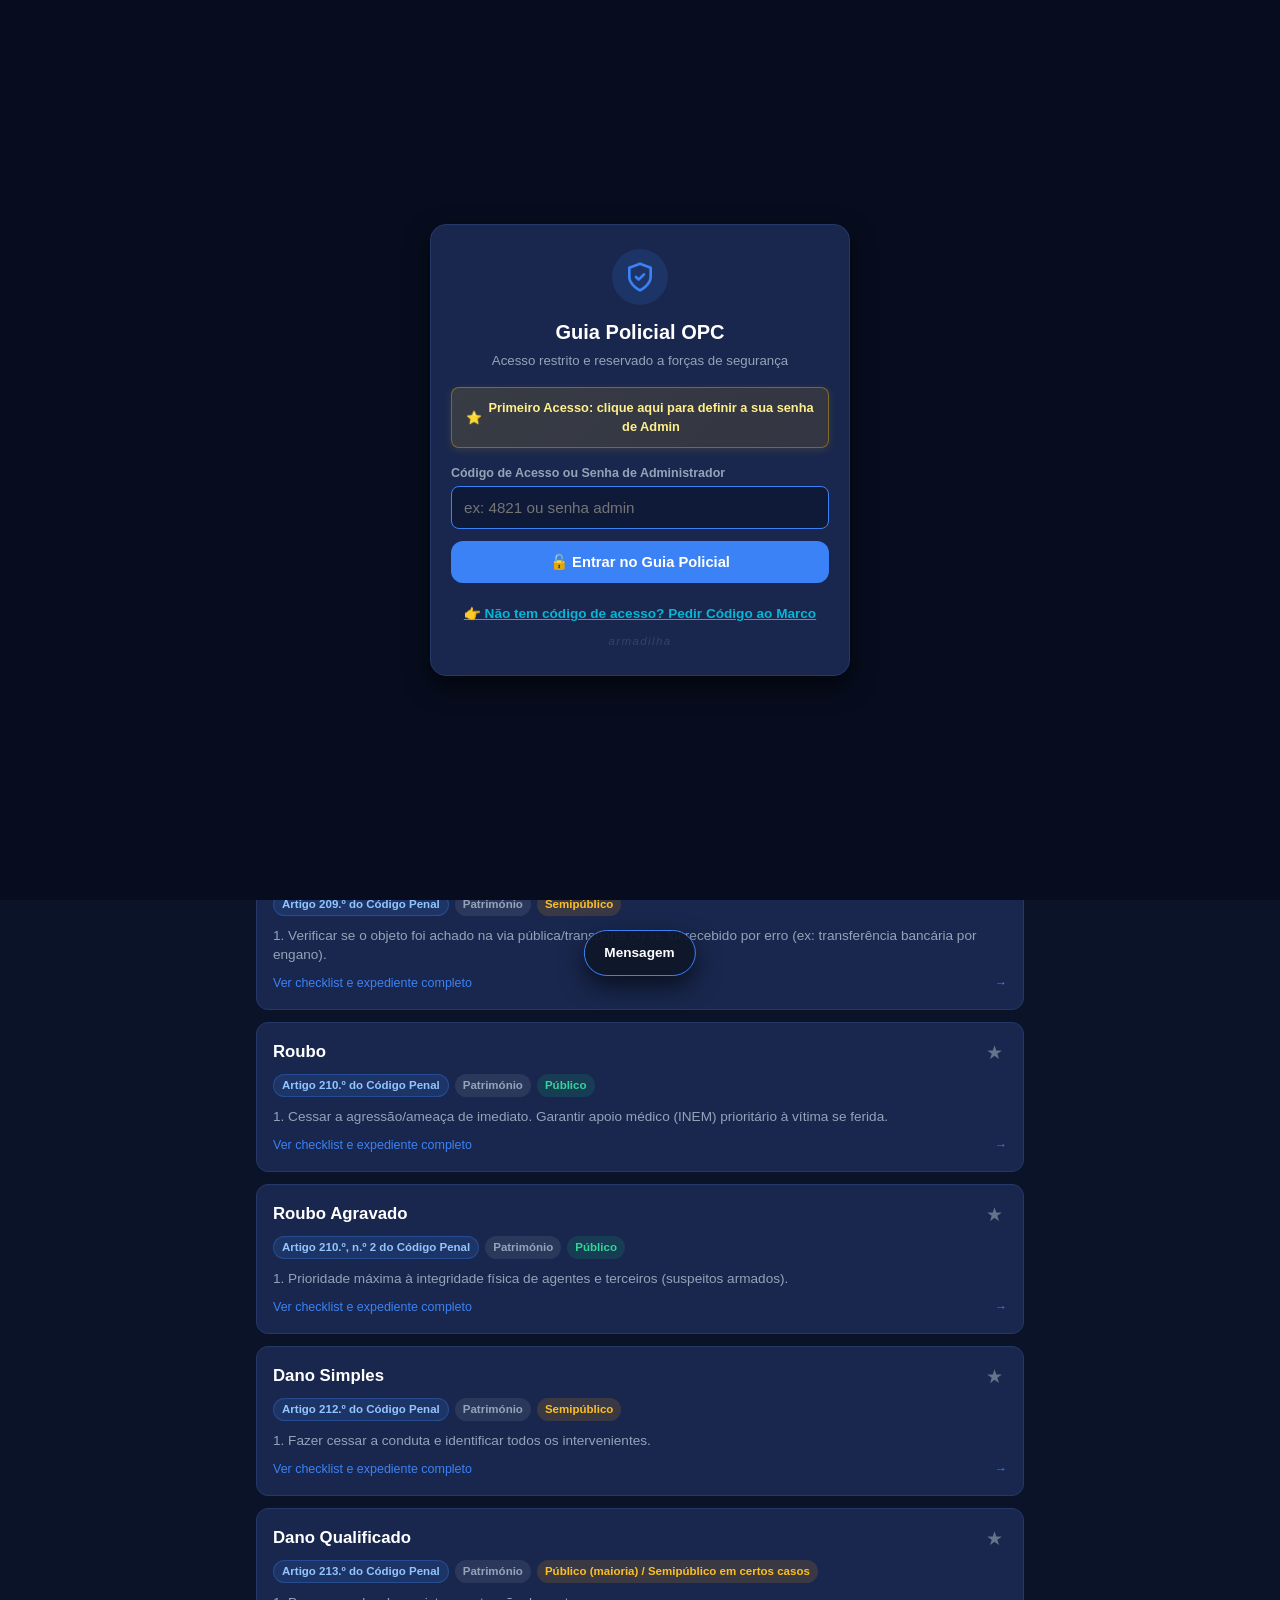
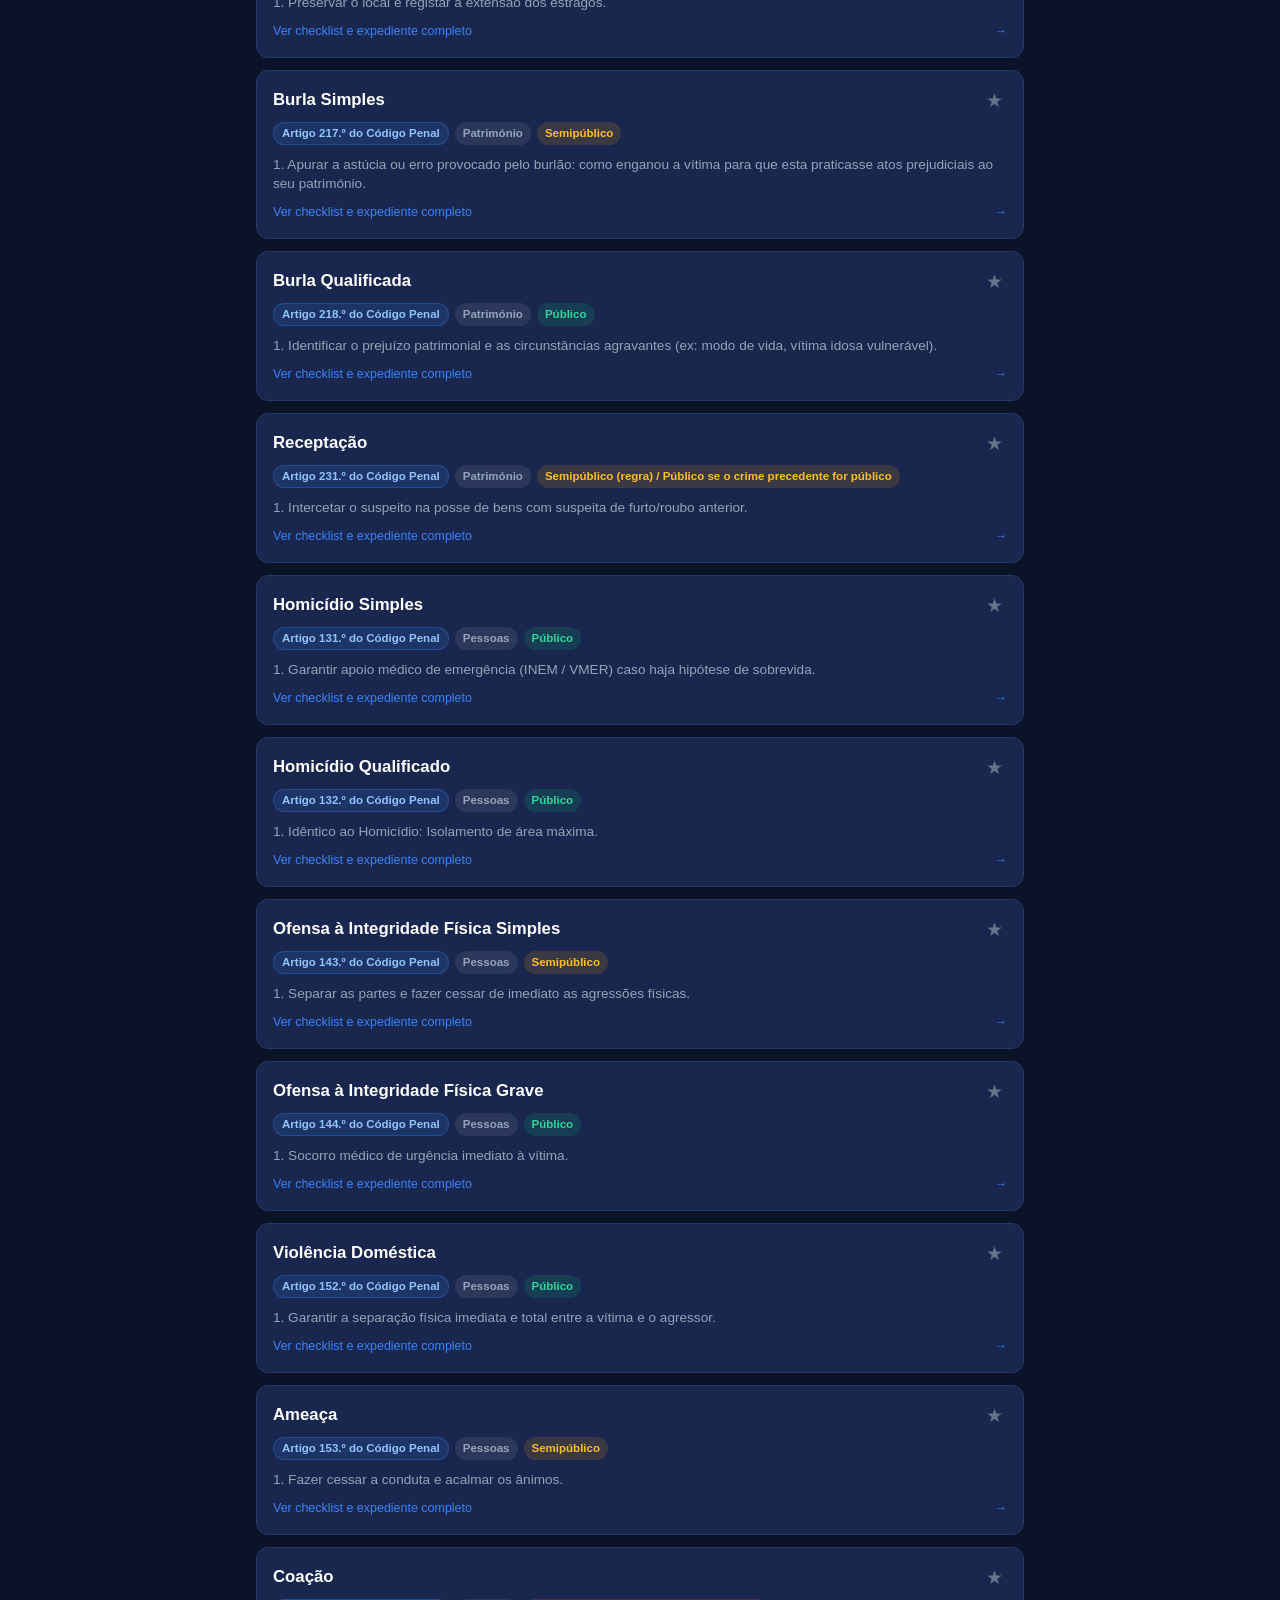
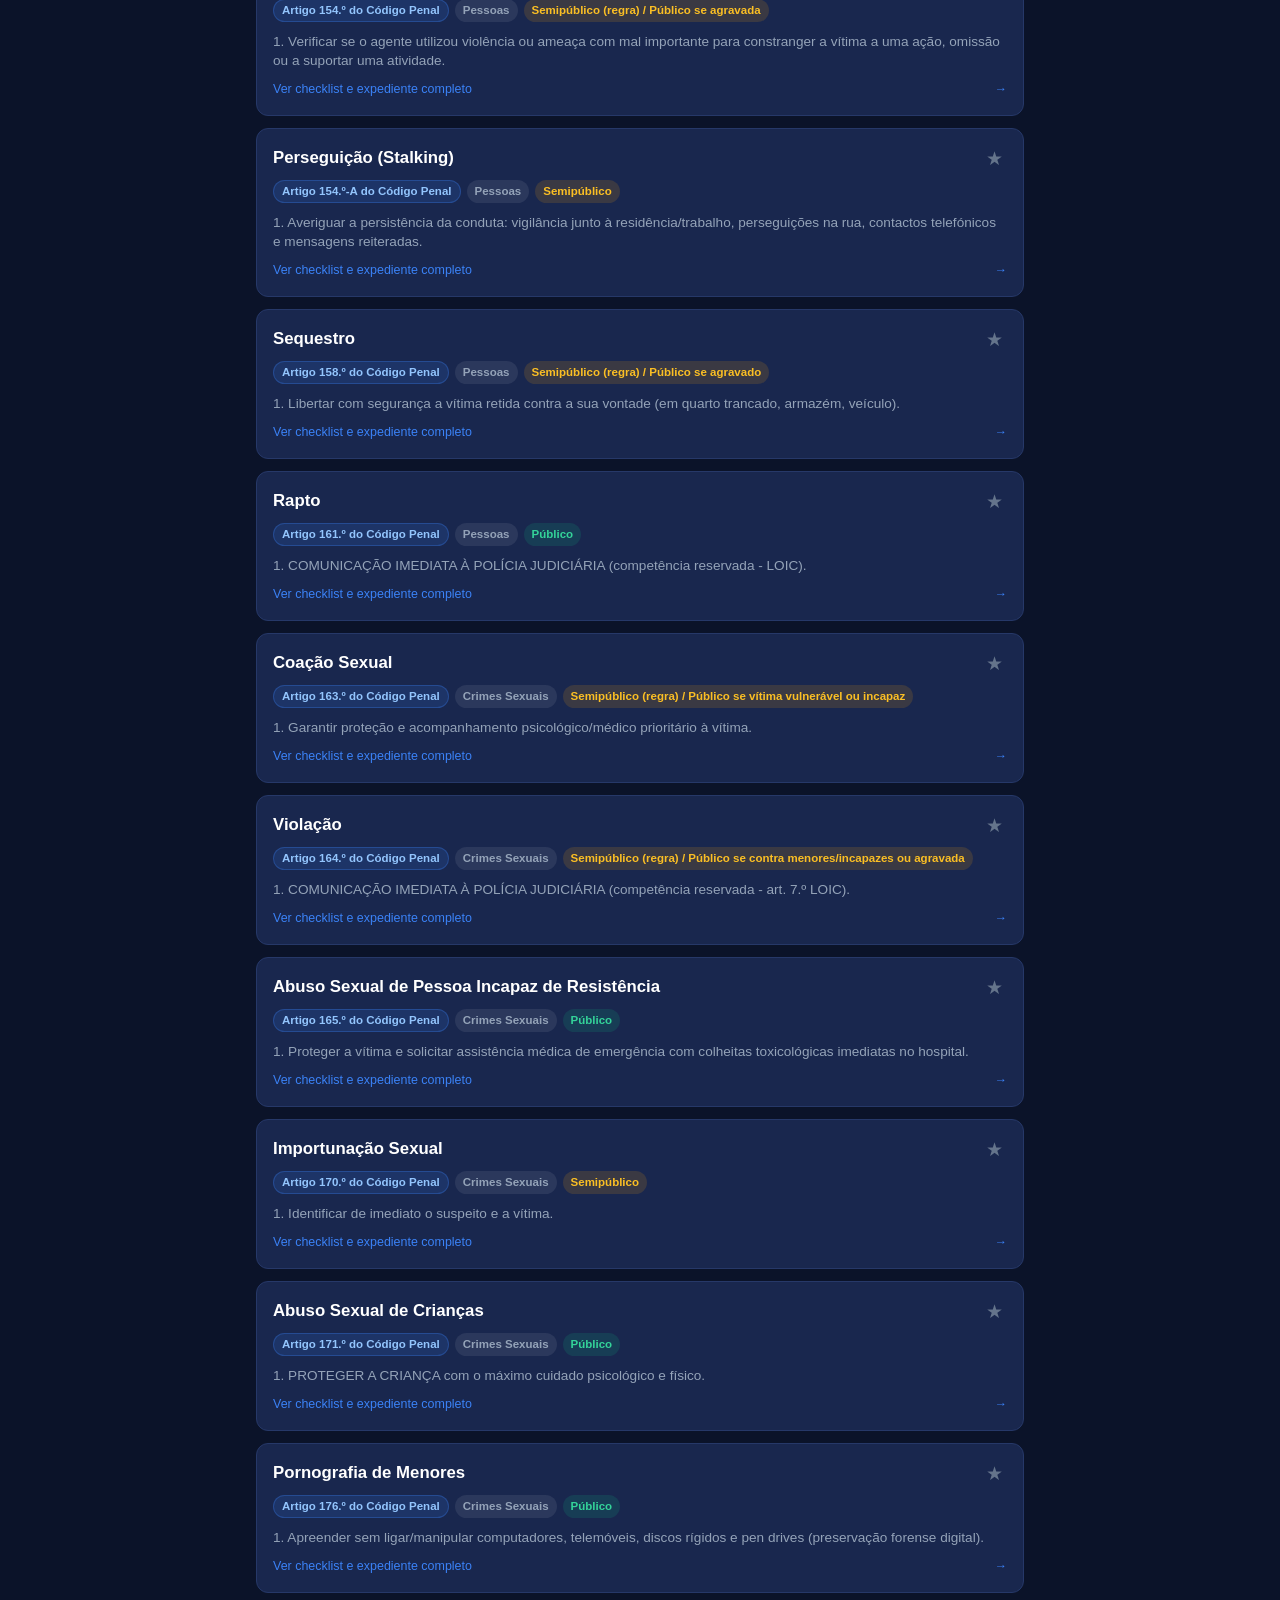
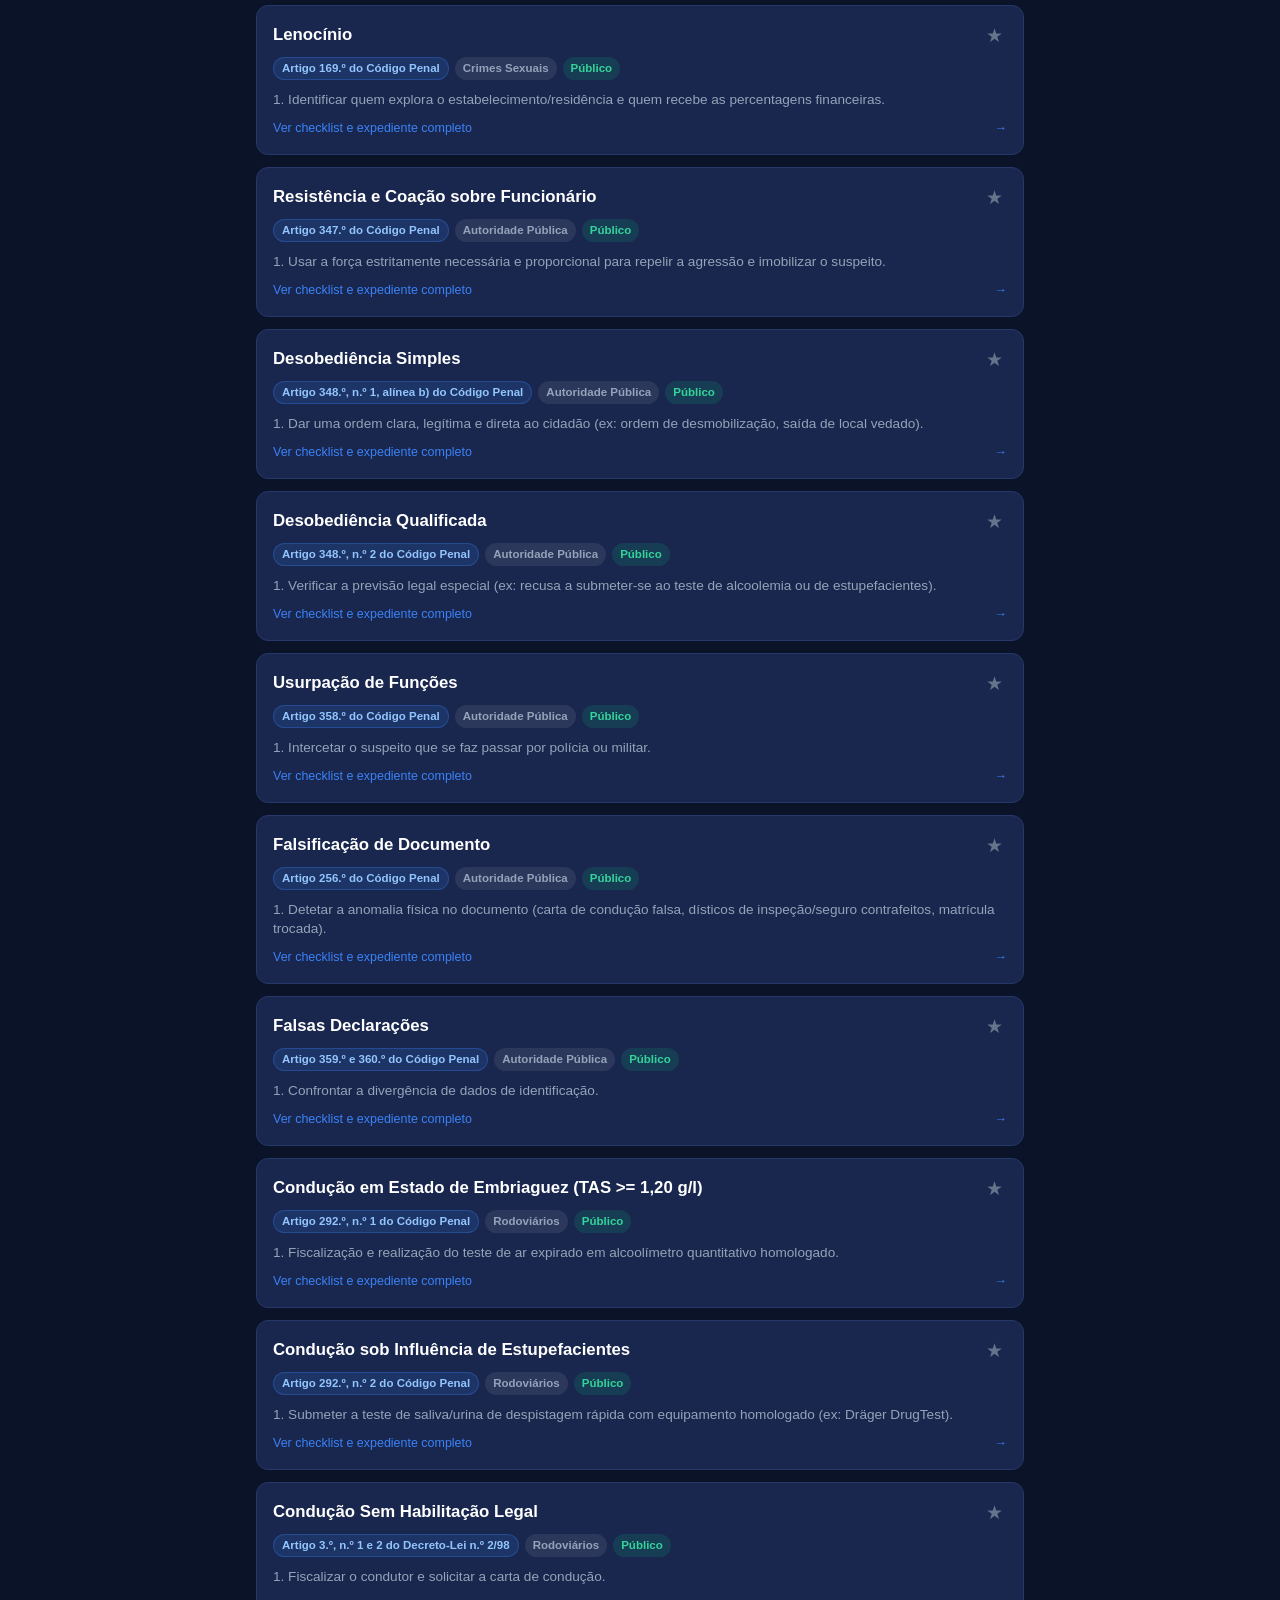
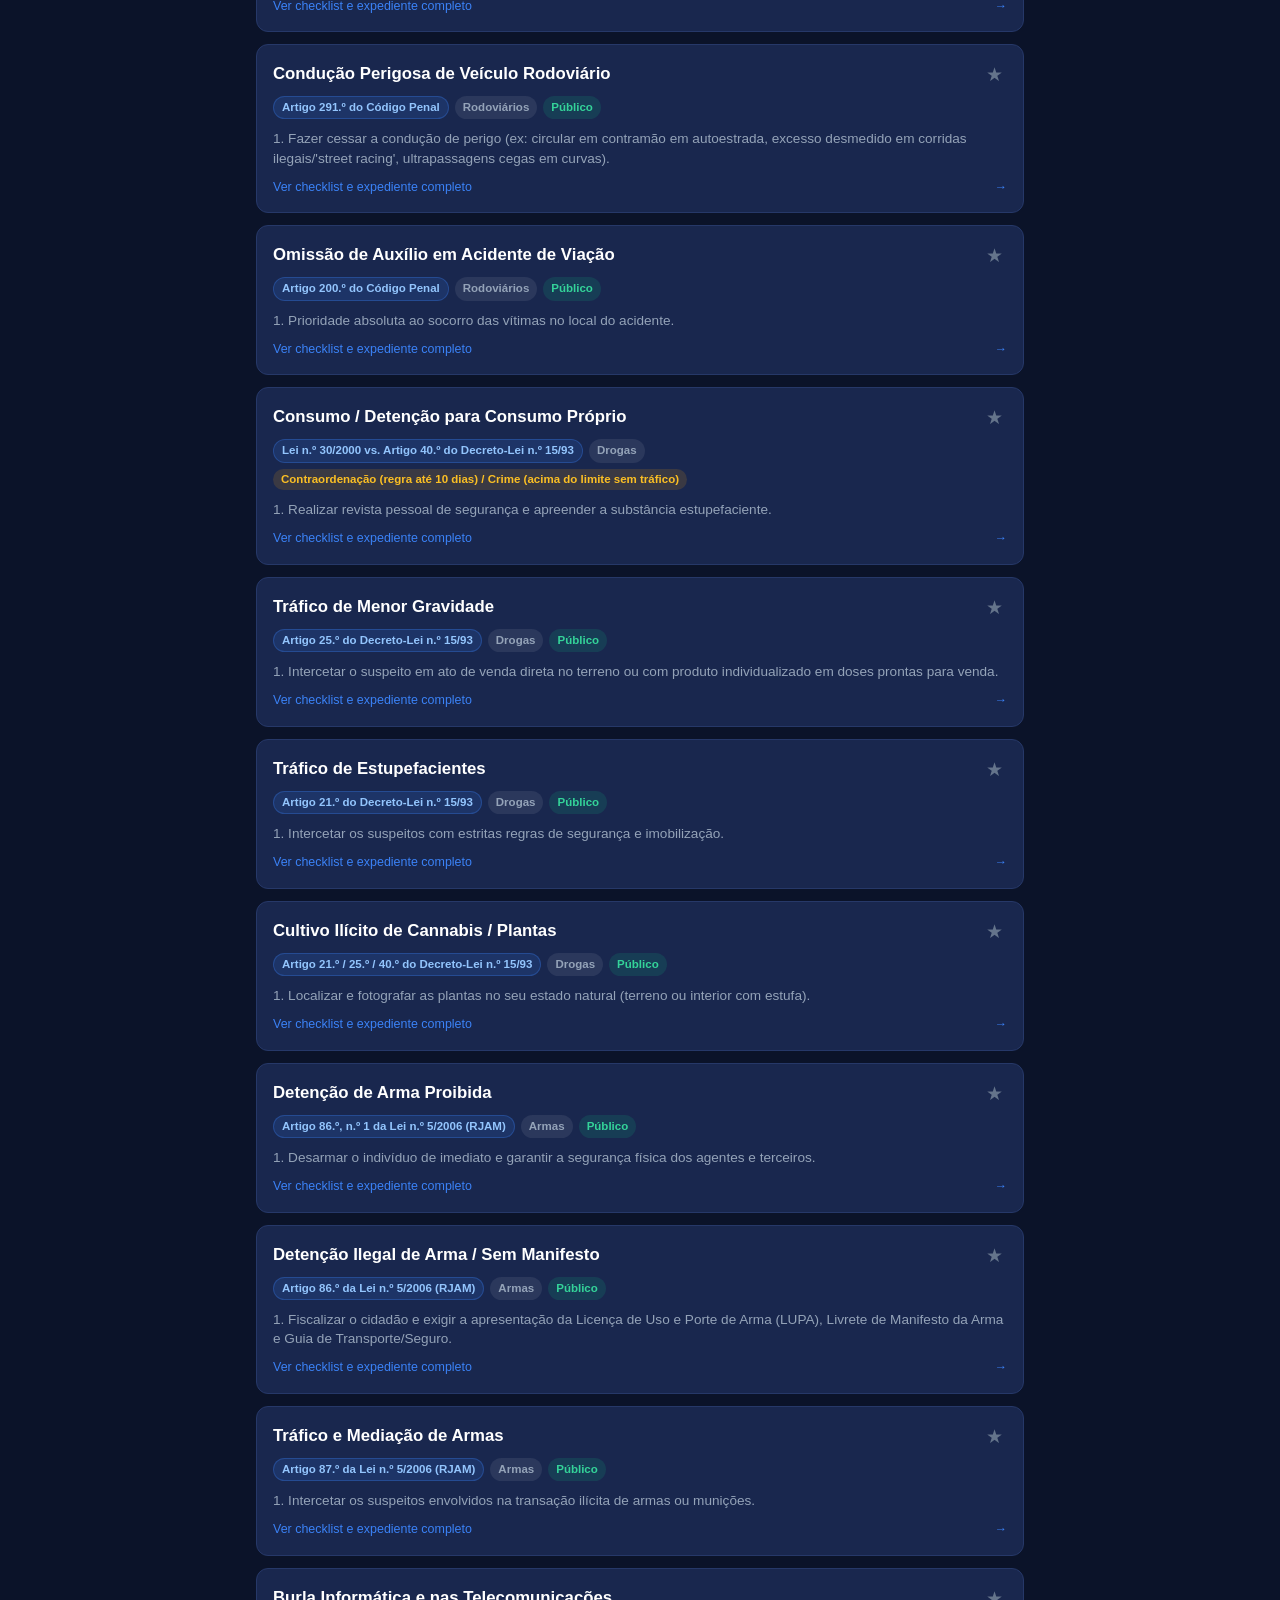
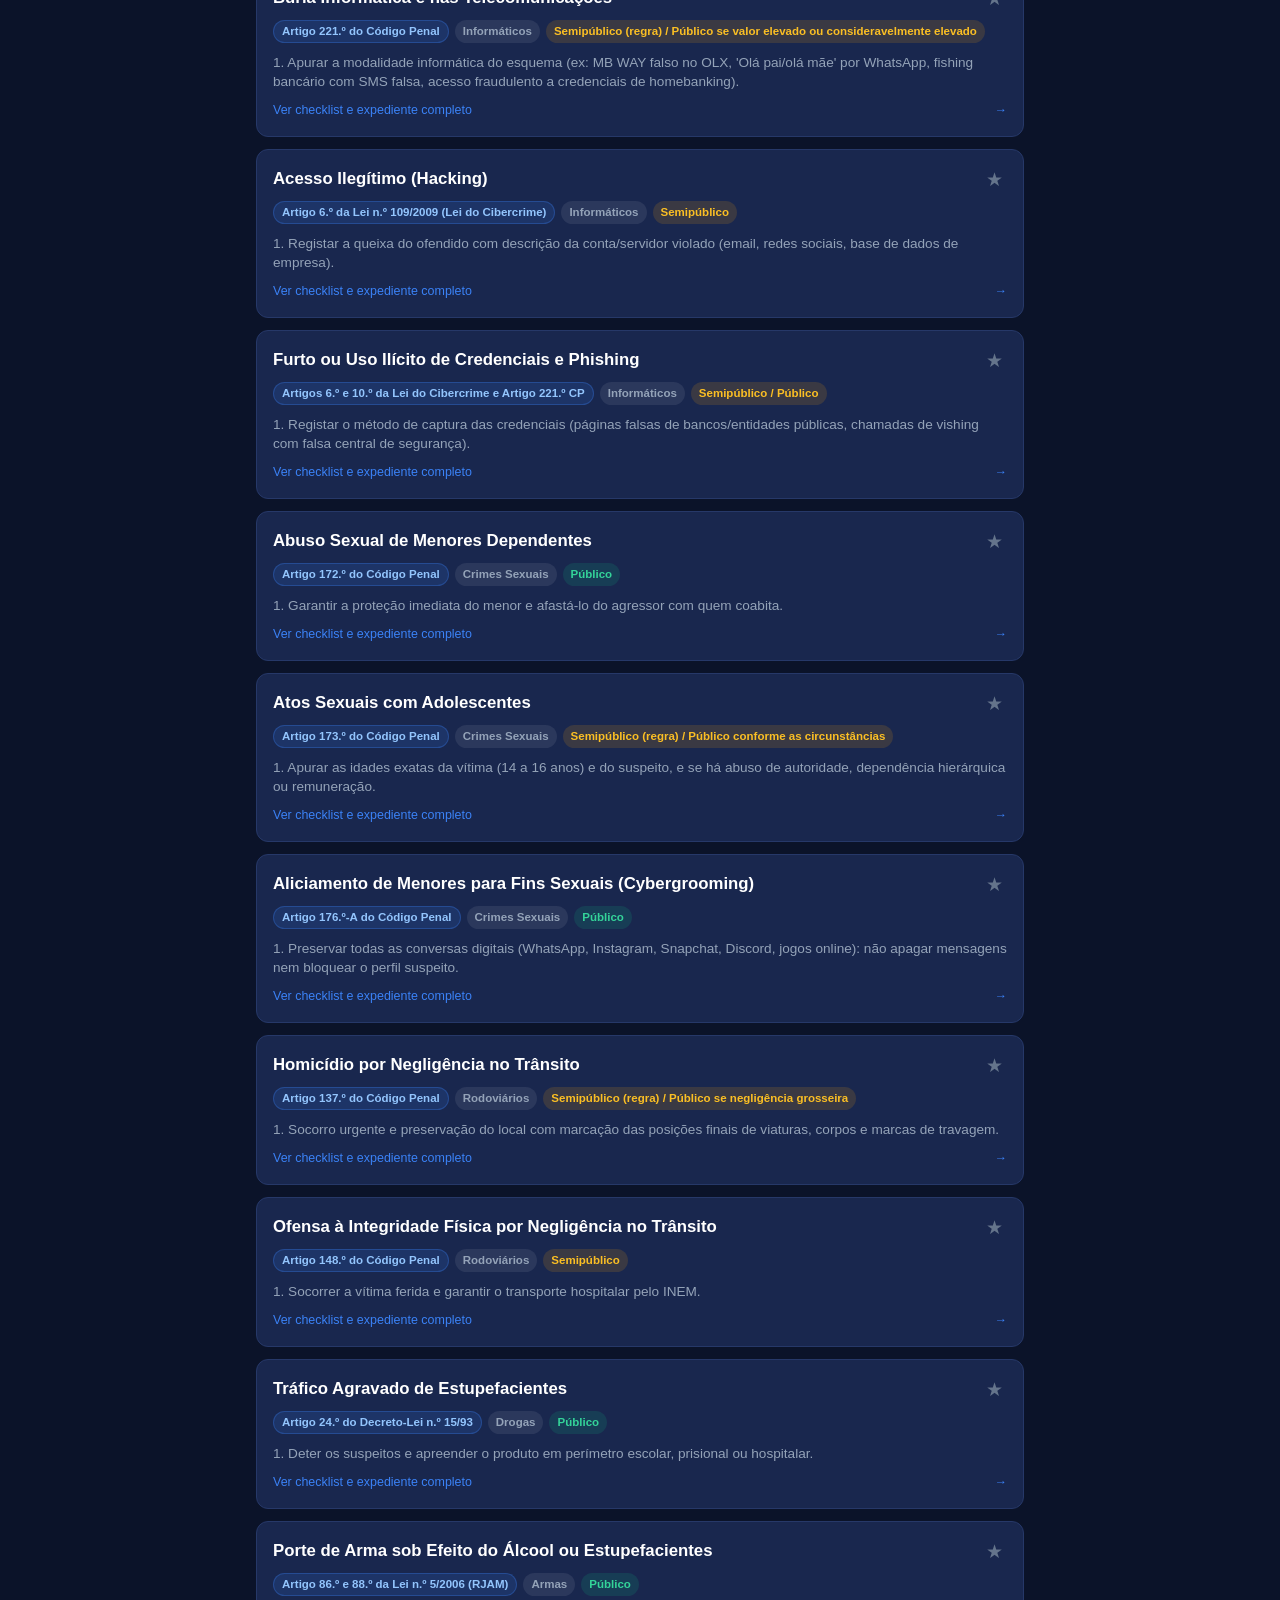
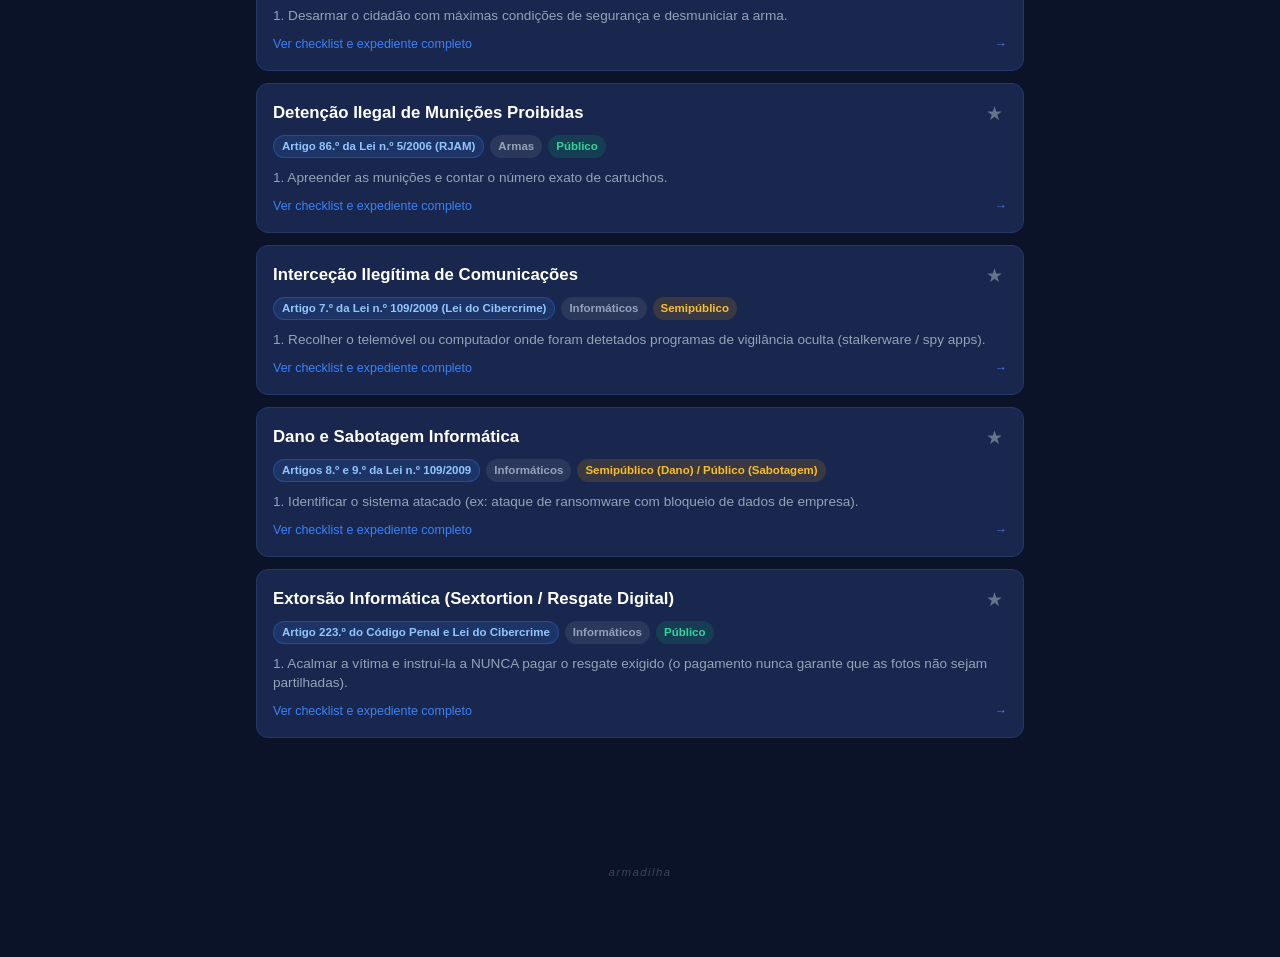
==== commit 150aba70: "Autenticacao simplificada via WhatsApp e Codigo, campo unico de login, admin inicial em branco e cor" ====
--- a/index.html
+++ b/index.html
@@ -20,12 +20,12 @@
   <link rel="apple-touch-icon" href="icon-192.png">
 
   <!-- Stylesheet -->
-  <link rel="stylesheet" href="styles.css?v=5.0">
+  <link rel="stylesheet" href="styles.css?v=8.0">
 </head>
 <body>
 
   <!-- ============================================================ -->
-  <!-- 1. PORTAL DE AUTENTICAÇÃO / ACESSO OPERACIONAL               -->
+  <!-- 1. PORTAL DE AUTENTICAÇÃO OPERACIONAL                        -->
   <!-- ============================================================ -->
   <div id="securityGate" class="security-gate">
     <div class="security-box">
@@ -38,82 +38,109 @@
       <h2 class="gate-title">Guia Policial OPC</h2>
       <p class="gate-subtitle">Acesso restrito e reservado a forças de segurança</p>
 
-      <!-- Auth Switcher Tabs -->
-      <div class="auth-tabs">
-        <button id="authTabDirect" class="auth-tab-btn active" onclick="switchAuthTab('direct')">🔑 Senha / Admin</button>
-        <button id="authTabLogin" class="auth-tab-btn" onclick="switchAuthTab('login')">👤 Entrar com Conta</button>
-        <button id="authTabRegister" class="auth-tab-btn" onclick="switchAuthTab('register')">📝 Pedir Acesso</button>
+      <!-- Banner de Primeiro Acesso Admin (apenas se a senha ainda não estiver definida) -->
+      <div id="adminFirstRunNotice" class="admin-setup-banner" style="display: none;" onclick="openAdminSetupModal()">
+        <span>⭐</span> <span>Primeiro Acesso: clique aqui para definir a sua senha de Admin</span>
       </div>
 
       <!-- Messages Alert -->
       <div id="gateError" class="gate-error"></div>
       <div id="gateSuccess" class="gate-success"></div>
 
-      <!-- PANEL 1: ADMIN MASTER KEY / INVITE CODE -->
-      <div id="panelDirect" class="auth-form-panel active">
-        <form onsubmit="handleDirectSubmit(event)">
+      <!-- VIEW 1: LOGIN SIMPLES COM CÓDIGO OU SENHA ADMIN -->
+      <div id="gateViewLogin" class="auth-form-panel active">
+        <form onsubmit="handleUnifiedLogin(event)">
           <div class="form-group">
-            <label class="form-label">Senha de Admin ou Código de Acesso</label>
-            <input type="password" id="directPinInput" class="form-input" placeholder="••••••••" autocomplete="off" autofocus>
-          </div>
-          <button type="submit" class="btn-primary" style="width: 100%; margin-top: 8px;">Entrar no Guia</button>
+            <label class="form-label">Código de Acesso ou Senha de Administrador</label>
+            <input type="password" id="unifiedLoginInput" class="form-input" placeholder="ex: 4821 ou senha admin" autocomplete="off" autofocus required>
+          </div>
+          <button type="submit" class="btn-primary" style="width: 100%; margin-top: 8px;">🔓 Entrar no Guia Policial</button>
         </form>
-        <div style="font-size: 0.75rem; color: var(--text-muted); margin-top: 12px; text-align: center;">
-          Admin: insira a sua senha de administrador para gerir contas e expedientes.
-        </div>
-      </div>
-
-      <!-- PANEL 2: LOGIN COM CONTA (UTILIZADORES) -->
-      <div id="panelLogin" class="auth-form-panel">
-        <form onsubmit="handleAccountLogin(event)">
-          <div class="form-group">
-            <label class="form-label">Email ou Telemóvel</label>
-            <input type="text" id="loginEmail" class="form-input" placeholder="ex: colega@gnr.pt" autocomplete="username">
-          </div>
-          <div class="form-group">
-            <label class="form-label">Palavra-passe</label>
-            <input type="password" id="loginPassword" class="form-input" placeholder="••••••••" autocomplete="current-password">
-          </div>
-          <button type="submit" class="btn-primary" style="width: 100%; margin-top: 8px;">Iniciar Sessão</button>
-        </form>
-        <div style="font-size: 0.75rem; color: var(--text-muted); margin-top: 12px; text-align: center;">
-          Apenas contas aprovadas pelo Administrador têm acesso ativo.
-        </div>
-      </div>
-
-      <!-- PANEL 3: REGISTO / PEDIR ACESSO -->
-      <div id="panelRegister" class="auth-form-panel">
-        <form onsubmit="handleAccountRegister(event)">
+        <div style="margin-top: 18px; text-align: center;">
+          <button type="button" style="background: none; border: none; color: var(--accent-cyan); font-size: 0.85rem; font-weight: 600; cursor: pointer; text-decoration: underline;" onclick="switchGateView('request')">
+            👉 Não tem código de acesso? Pedir Código ao Marco
+          </button>
+        </div>
+      </div>
+
+      <!-- VIEW 2: FORMULÁRIO DE PEDIDO DE CÓDIGO (NOME, POSTO, UNIDADE, WHATSAPP) -->
+      <div id="gateViewRequest" class="auth-form-panel">
+        <div style="font-size: 0.88rem; font-weight: 700; color: #fff; margin-bottom: 12px; text-align: center;">
+          Pedir Código de Acesso
+        </div>
+        <form onsubmit="handleAccessRequest(event)">
           <div class="form-group">
             <label class="form-label">Nome Completo</label>
-            <input type="text" id="regName" class="form-input" placeholder="ex: Manuel Silva" required>
+            <input type="text" id="reqName" class="form-input" placeholder="ex: Manuel Silva" required>
           </div>
           <div class="form-group">
-            <label class="form-label">Posto / Unidade</label>
-            <input type="text" id="regRole" class="form-input" placeholder="ex: Guarda / Posto Territorial" required>
+            <label class="form-label">Posto</label>
+            <input type="text" id="reqRole" class="form-input" placeholder="ex: Guarda, Cabo, Sargento" required>
           </div>
           <div class="form-group">
-            <label class="form-label">Email ou Contacto Telefónico</label>
-            <input type="text" id="regContact" class="form-input" placeholder="ex: silva@gnr.pt ou 912345678" required>
+            <label class="form-label">Posto / Unidade onde Trabalha</label>
+            <input type="text" id="reqUnit" class="form-input" placeholder="ex: Posto Territorial do Pinhal Novo" required>
           </div>
           <div class="form-group">
-            <label class="form-label">Definir Palavra-passe</label>
-            <input type="password" id="regPassword" class="form-input" placeholder="••••••••" required autocomplete="new-password">
-          </div>
-          <button type="submit" class="btn-primary" style="width: 100%; margin-top: 8px;">Submeter Pedido de Acesso</button>
+            <label class="form-label">Telemóvel (WhatsApp)</label>
+            <input type="tel" id="reqPhone" class="form-input" placeholder="ex: 912345678" required>
+          </div>
+          <button type="submit" class="btn-primary" style="width: 100%; margin-top: 8px;">Submeter Pedido ao Marco</button>
         </form>
-
-        <div id="regWhatsappBlock" style="display: none; margin-top: 14px; text-align: center;">
-          <p style="font-size: 0.8rem; color: var(--text-secondary); margin-bottom: 8px;">
-            Aviso rápido: notifique o Administrador no WhatsApp para aprovação imediata:
-          </p>
-          <a id="regWhatsappLink" href="#" target="_blank" class="btn-whatsapp">
-            <span>💬 Notificar Administrador por WhatsApp</span>
-          </a>
-        </div>
+        <div style="margin-top: 14px; text-align: center;">
+          <button type="button" class="btn-secondary" style="width: 100%; font-size: 0.82rem;" onclick="switchGateView('login')">
+            ← Voltar ao Ecrã de Entrada
+          </button>
+        </div>
+      </div>
+
+      <!-- VIEW 3: RADAR DE ESPERA EM TEMPO REAL -->
+      <div id="gateViewWaiting" class="auth-form-panel" style="text-align: center; padding: 10px 0;">
+        <div class="radar-spinner"></div>
+        <h3 style="font-size: 1.05rem; font-weight: 800; color: #fff; margin-bottom: 4px;">Pedido Enviado para o Marco!</h3>
+        
+        <div id="waitingCodeBox" style="background: rgba(6, 182, 212, 0.08); border: 1px dashed rgba(6, 182, 212, 0.4); border-radius: var(--radius-sm); padding: 10px; margin: 12px 0;">
+          <div style="font-size: 0.76rem; color: var(--text-secondary); margin-bottom: 4px;">O teu código de acesso atribuído:</div>
+          <span id="waitingCodeBadge" class="code-display-badge">----</span>
+          <div style="font-size: 0.72rem; color: var(--text-muted); margin-top: 4px;">Guarda este código para futuras entradas</div>
+        </div>
+
+        <p style="font-size: 0.82rem; color: var(--text-secondary); margin-bottom: 14px; line-height: 1.4;">
+          <span class="live-pulse"></span> <strong>Ligação em tempo real ativa:</strong> pode enviar a mensagem direta no WhatsApp ou aguardar aqui. Assim que o Marco aprovar no painel dele, o seu telemóvel entra sozinho no Guia!
+        </p>
+        <a id="waitingWhatsappLink" href="#" target="_blank" class="btn-whatsapp" style="width: 100%; justify-content: center; margin-bottom: 10px;">
+          <span>💬 Notificar Marco por WhatsApp</span>
+        </a>
+        <button type="button" class="btn-secondary" style="width: 100%; font-size: 0.78rem;" onclick="cancelWaitingRequest()">
+          ✕ Cancelar / Voltar ao Início
+        </button>
       </div>
 
       <div class="signature-tag subtle">armadilha</div>
+    </div>
+  </div>
+
+  <!-- MODAL: DEFINIR SENHA DE ADMINISTRADOR (PRIMEIRO ACESSO MARCO) -->
+  <div id="adminSetupModal" class="settings-modal" style="display: none;" onclick="closeAdminSetupOnBackdrop(event)">
+    <div class="settings-content" style="max-width: 380px;">
+      <div class="settings-title">
+        <span>Definir Senha de Admin</span>
+        <button class="icon-btn" onclick="closeAdminSetupModal()">&times;</button>
+      </div>
+      <p style="font-size: 0.82rem; color: var(--text-secondary); margin-bottom: 14px; line-height: 1.4;">
+        Defina a palavra-passe que irá utilizar para entrar como Administrador e gerir todos os acessos.
+      </p>
+      <form onsubmit="handleAdminSetupSubmit(event)">
+        <div class="form-group">
+          <label class="form-label">Nova Senha de Admin</label>
+          <input type="password" id="setupNewAdminPass" class="form-input" placeholder="••••••••" required autofocus>
+        </div>
+        <div class="form-group">
+          <label class="form-label">Confirmar Senha</label>
+          <input type="password" id="setupNewAdminPassConfirm" class="form-input" placeholder="••••••••" required>
+        </div>
+        <button type="submit" class="btn-primary" style="width: 100%; margin-top: 10px;">Guardar e Entrar como Admin</button>
+      </form>
     </div>
   </div>
 
@@ -135,13 +162,14 @@
         </div>
         <div class="header-actions">
           <!-- Admin Dashboard Trigger (Shown for Admin) -->
-          <button id="adminPanelBtn" class="icon-btn admin-btn" style="display: none;" title="Painel de Administração" onclick="openAdminModal()">
+          <button id="adminPanelBtn" class="icon-btn admin-btn" style="display: none; position: relative;" title="Painel de Administração" onclick="openAdminModal()">
             <svg width="18" height="18" viewBox="0 0 24 24" fill="none" stroke="currentColor" stroke-width="2">
               <path d="M16 21v-2a4 4 0 0 0-4-4H6a4 4 0 0 0-4 4v2"/>
               <circle cx="9" cy="7" r="4"/>
               <path d="M22 21v-2a4 4 0 0 0-3-3.87"/>
               <path d="M16 3.13a4 4 0 0 1 0 7.75"/>
             </svg>
+            <span id="headerPendingBadge" style="display: none; position: absolute; top: -4px; right: -4px; background: #ef4444; color: #fff; font-size: 0.65rem; font-weight: 800; border-radius: 99px; min-width: 16px; height: 16px; line-height: 16px; text-align: center; border: 2px solid var(--bg-primary);">0</span>
           </button>
           <button id="favFilterBtn" class="icon-btn" title="Favoritos / Guardados" onclick="toggleFavoritesFilter()">
             <svg width="18" height="18" viewBox="0 0 24 24" fill="none" stroke="currentColor" stroke-width="2">
@@ -159,12 +187,13 @@
               <path d="M19.4 15a1.65 1.65 0 0 0 .33 1.82l.06.06a2 2 0 0 1 0 2.83 2 2 0 0 1-2.83 0l-.06-.06a1.65 1.65 0 0 0-1.82-.33 1.65 1.65 0 0 0-1 1.51V21a2 2 0 0 1-2 2 2 2 0 0 1-2-2v-.09A1.65 1.65 0 0 0 9 19.4a1.65 1.65 0 0 0-1.82.33l-.06.06a2 2 0 0 1-2.83 0 2 2 0 0 1 0-2.83l.06-.06a1.65 1.65 0 0 0 .33-1.82 1.65 1.65 0 0 0-1.51-1H3a2 2 0 0 1-2-2 2 2 0 0 1 2-2h.09A1.65 1.65 0 0 0 4.6 9a1.65 1.65 0 0 0-.33-1.82l-.06-.06a2 2 0 0 1 0-2.83 2 2 0 0 1 2.83 0l.06.06a1.65 1.65 0 0 0 1.82.33H9a1.65 1.65 0 0 0 1-1.51V3a2 2 0 0 1 2-2 2 2 0 0 1 2 2v.09a1.65 1.65 0 0 0 1 1.51 1.65 1.65 0 0 0 1.82-.33l.06-.06a2 2 0 0 1 2.83 0 2 2 0 0 1 0 2.83l-.06.06a1.65 1.65 0 0 0-.33 1.82V9a1.65 1.65 0 0 0 1.51 1H21a2 2 0 0 1 2 2 2 2 0 0 1-2 2h-.09a1.65 1.65 0 0 0-1.51 1z"></path>
             </svg>
           </button>
-          <button class="icon-btn" title="Terminar Sessão" onclick="logoutApp()">
-            <svg width="18" height="18" viewBox="0 0 24 24" fill="none" stroke="currentColor" stroke-width="2">
+          <button class="logout-header-btn" title="Terminar Sessão" onclick="logoutApp()">
+            <svg width="15" height="15" viewBox="0 0 24 24" fill="none" stroke="currentColor" stroke-width="2">
               <path d="M9 21H5a2 2 0 0 1-2-2V5a2 2 0 0 1 2-2h4"></path>
               <polyline points="16 17 21 12 16 7"></polyline>
               <line x1="21" y1="12" x2="9" y2="12"></line>
             </svg>
+            <span>Sair</span>
           </button>
         </div>
       </div>
@@ -435,6 +464,10 @@
       <div class="admin-body">
         <!-- SUB-TAB 1: PENDING REQUESTS -->
         <div id="adminViewPending">
+          <div class="admin-alert-banner">
+            <span style="display: flex; align-items: center;"><span class="live-pulse"></span> <strong>Sincronização Cloud Ativa</strong> (Telemóvel ↔ PC)</span>
+            <button class="btn-secondary" style="padding: 3px 8px; font-size: 0.72rem;" onclick="manualAdminRefresh()">🔄 Atualizar</button>
+          </div>
           <div style="font-size: 0.85rem; color: var(--text-secondary); margin-bottom: 12px;">
             Contas de colegas à espera da sua validação para poderem aceder:
           </div>
@@ -470,12 +503,31 @@
           </div>
 
           <div class="settings-row" style="margin-top: 24px; padding-top: 16px; border-top: 1px solid var(--border-color);">
-            <label class="settings-label">Sincronização em Nuvem (Firebase / REST)</label>
-            <input type="text" id="adminCloudSyncUrl" class="form-input" placeholder="https://seu-projeto.firebaseio.com/guia_users.json">
-            <div style="font-size: 0.75rem; color: var(--text-muted); margin-top: 4px;">
-              Opcional: ligue a uma base de dados Firebase gratuita para sincronizar pedidos de telemóveis automaticamente.
-            </div>
-            <button class="btn-secondary" style="margin-top: 8px;" onclick="saveCloudSyncUrl()">Guardar URL de Nuvem</button>
+            <label class="settings-label">Estado da Sincronização em Tempo Real (Direto 0.3s)</label>
+            <div style="background: rgba(16, 185, 129, 0.1); border: 1px solid rgba(16, 185, 129, 0.3); border-radius: var(--radius-sm); padding: 12px; margin-bottom: 12px;">
+              <div style="font-size: 0.85rem; font-weight: 700; color: #34d399; display: flex; align-items: center;">
+                <span class="live-pulse"></span> Barramento em Tempo Real Ativo
+              </div>
+              <div style="font-size: 0.75rem; color: var(--text-secondary); margin-top: 4px;">
+                Ligação ultrarrápida via SSE (< 0.5s) sem limites de pedidos. Os pedidos dos colegas aparecem imediatamente no PC e o telemóvel entra sozinho logo que aprovares!
+              </div>
+            </div>
+            <label class="settings-label">Canal de Sincronização Ativo</label>
+            <input type="text" id="adminCloudSyncUrl" class="form-input" readonly style="opacity: 0.85; font-size: 0.75rem; font-family: monospace;">
+            <div style="display: flex; gap: 8px; margin-top: 8px;">
+              <button class="btn-secondary" style="flex: 1;" onclick="manualAdminRefresh()">Atualizar em Direto</button>
+              <button class="btn-secondary" style="flex: 1;" onclick="playAlertChime()">🔔 Testar Som de Alerta</button>
+            </div>
+          </div>
+
+          <div class="settings-row" style="margin-top: 24px; padding-top: 16px; border-top: 1px solid var(--border-color);">
+            <label class="settings-label" style="color: #f87171;">Zona de Perigo: Repor Base de Dados</label>
+            <p style="font-size: 0.78rem; color: var(--text-secondary); margin-bottom: 8px;">
+              Elimina todos os utilizadores, pedidos pendentes e códigos guardados, iniciando uma base de dados limpa.
+            </p>
+            <button class="btn-reject" style="width: 100%; padding: 10px;" onclick="adminWipeAllDatabases()">
+              🗑️ Limpar Todas as Bases de Dados (Reset Geral)
+            </button>
           </div>
         </div>
       </div>
@@ -530,6 +582,6 @@
   </div>
 
   <!-- App Script -->
-  <script src="app.js?v=5.0"></script>
+  <script src="app.js?v=8.0"></script>
 </body>
 </html>
--- a/styles.css
+++ b/styles.css
@@ -476,7 +476,8 @@
   border: 1px solid rgba(16, 185, 129, 0.4);
 }
 
-.badge-rejected {
+.badge-rejected,
+.badge-blocked {
   background: rgba(239, 68, 68, 0.2);
   color: #f87171;
   border: 1px solid rgba(239, 68, 68, 0.4);
@@ -1202,6 +1203,165 @@
   overflow-y: auto;
 }
 
+/* Pulse Animations for Real-Time Status */
+.live-pulse {
+  display: inline-block;
+  width: 8px;
+  height: 8px;
+  border-radius: 50%;
+  background-color: var(--accent-green);
+  box-shadow: 0 0 0 rgba(16, 185, 129, 0.6);
+  animation: pulse-green 2s infinite;
+  margin-right: 6px;
+}
+
+@keyframes pulse-green {
+  0% { box-shadow: 0 0 0 0 rgba(16, 185, 129, 0.7); }
+  70% { box-shadow: 0 0 0 8px rgba(16, 185, 129, 0); }
+  100% { box-shadow: 0 0 0 0 rgba(16, 185, 129, 0); }
+}
+
+.radar-spinner {
+  width: 50px;
+  height: 50px;
+  margin: 16px auto;
+  border: 3px solid rgba(59, 130, 246, 0.2);
+  border-top-color: var(--accent-cyan);
+  border-radius: 50%;
+  animation: spin 1s linear infinite;
+}
+
+.admin-setup-banner {
+  background: linear-gradient(135deg, rgba(234, 179, 8, 0.15) 0%, rgba(202, 138, 4, 0.15) 100%);
+  border: 1px solid rgba(234, 179, 8, 0.4);
+  color: #fef08a;
+  border-radius: var(--radius-sm);
+  padding: 10px 14px;
+  font-size: 0.8rem;
+  font-weight: 700;
+  margin-bottom: 16px;
+  cursor: pointer;
+  display: flex;
+  align-items: center;
+  justify-content: center;
+  gap: 6px;
+  transition: all 0.2s;
+  box-shadow: 0 2px 8px rgba(234, 179, 8, 0.15);
+}
+
+.admin-setup-banner:hover {
+  background: rgba(234, 179, 8, 0.25);
+  transform: translateY(-1px);
+}
+
+.logout-header-btn {
+  background: rgba(239, 68, 68, 0.12) !important;
+  color: #f87171 !important;
+  border: 1px solid rgba(239, 68, 68, 0.25) !important;
+  padding: 5px 10px !important;
+  font-size: 0.75rem !important;
+  font-weight: 700 !important;
+  border-radius: var(--radius-sm) !important;
+  display: inline-flex !important;
+  align-items: center !important;
+  gap: 5px !important;
+  cursor: pointer !important;
+  transition: all 0.2s !important;
+}
+
+.logout-header-btn:hover {
+  background: rgba(239, 68, 68, 0.25) !important;
+  color: #fff !important;
+}
+
+.code-display-badge {
+  font-size: 1.15rem;
+  font-weight: 800;
+  letter-spacing: 2px;
+  color: var(--accent-cyan);
+  background: rgba(6, 182, 212, 0.12);
+  border: 1px solid rgba(6, 182, 212, 0.3);
+  padding: 4px 10px;
+  border-radius: var(--radius-sm);
+  display: inline-block;
+  font-family: monospace;
+}
+
+@keyframes spin {
+  to { transform: rotate(360deg); }
+}
+
+.has-pending-alert {
+  animation: pending-ring-pulse 1.8s infinite !important;
+}
+
+@keyframes pending-ring-pulse {
+  0% { box-shadow: 0 0 0 0 rgba(239, 68, 68, 0.7); }
+  70% { box-shadow: 0 0 0 10px rgba(239, 68, 68, 0); }
+  100% { box-shadow: 0 0 0 0 rgba(239, 68, 68, 0); }
+}
+
+.btn-approve {
+  background: linear-gradient(135deg, #10b981 0%, #059669 100%);
+  color: #fff;
+  border: none;
+  font-weight: 700;
+  font-size: 0.82rem;
+  padding: 8px 14px;
+  border-radius: var(--radius-sm);
+  cursor: pointer;
+  display: inline-flex;
+  align-items: center;
+  gap: 6px;
+  transition: all 0.2s ease;
+  box-shadow: 0 2px 8px rgba(16, 185, 129, 0.25);
+}
+
+.btn-approve:active {
+  transform: scale(0.97);
+}
+
+.btn-reject {
+  background: rgba(239, 68, 68, 0.15);
+  border: 1px solid rgba(239, 68, 68, 0.4);
+  color: #f87171;
+  font-weight: 600;
+  font-size: 0.8rem;
+  padding: 8px 12px;
+  border-radius: var(--radius-sm);
+  cursor: pointer;
+  transition: all 0.2s ease;
+}
+
+.btn-reject:active {
+  background: rgba(239, 68, 68, 0.25);
+}
+
+.realtime-badge {
+  display: inline-flex;
+  align-items: center;
+  font-size: 0.72rem;
+  font-weight: 700;
+  color: #34d399;
+  background: rgba(16, 185, 129, 0.12);
+  border: 1px solid rgba(16, 185, 129, 0.3);
+  padding: 3px 8px;
+  border-radius: var(--radius-full);
+}
+
+.admin-alert-banner {
+  background: rgba(59, 130, 246, 0.12);
+  border: 1px solid rgba(59, 130, 246, 0.3);
+  border-radius: var(--radius-sm);
+  padding: 10px 14px;
+  font-size: 0.8rem;
+  color: #93c5fd;
+  margin-bottom: 14px;
+  display: flex;
+  align-items: center;
+  justify-content: space-between;
+}
+
 /* User Card in Admin */
 .user-card {
   background: var(--bg-input);
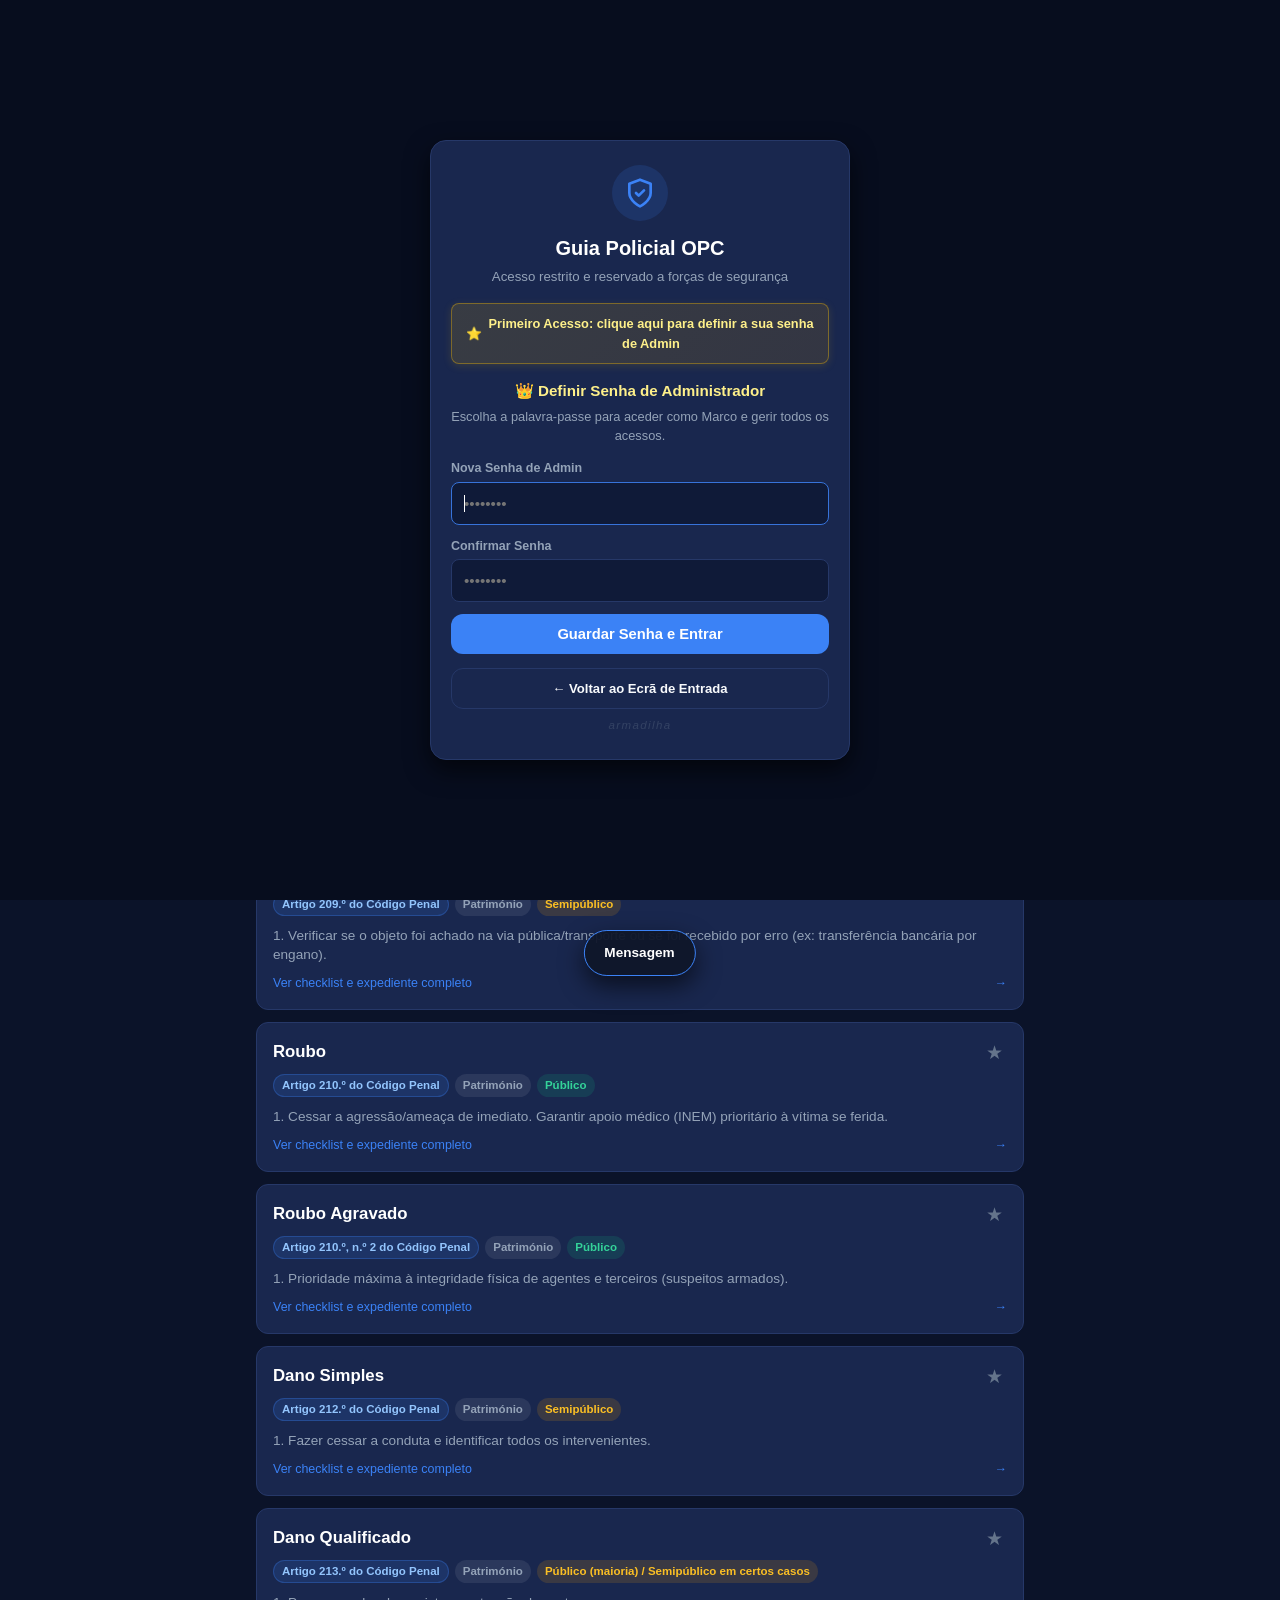
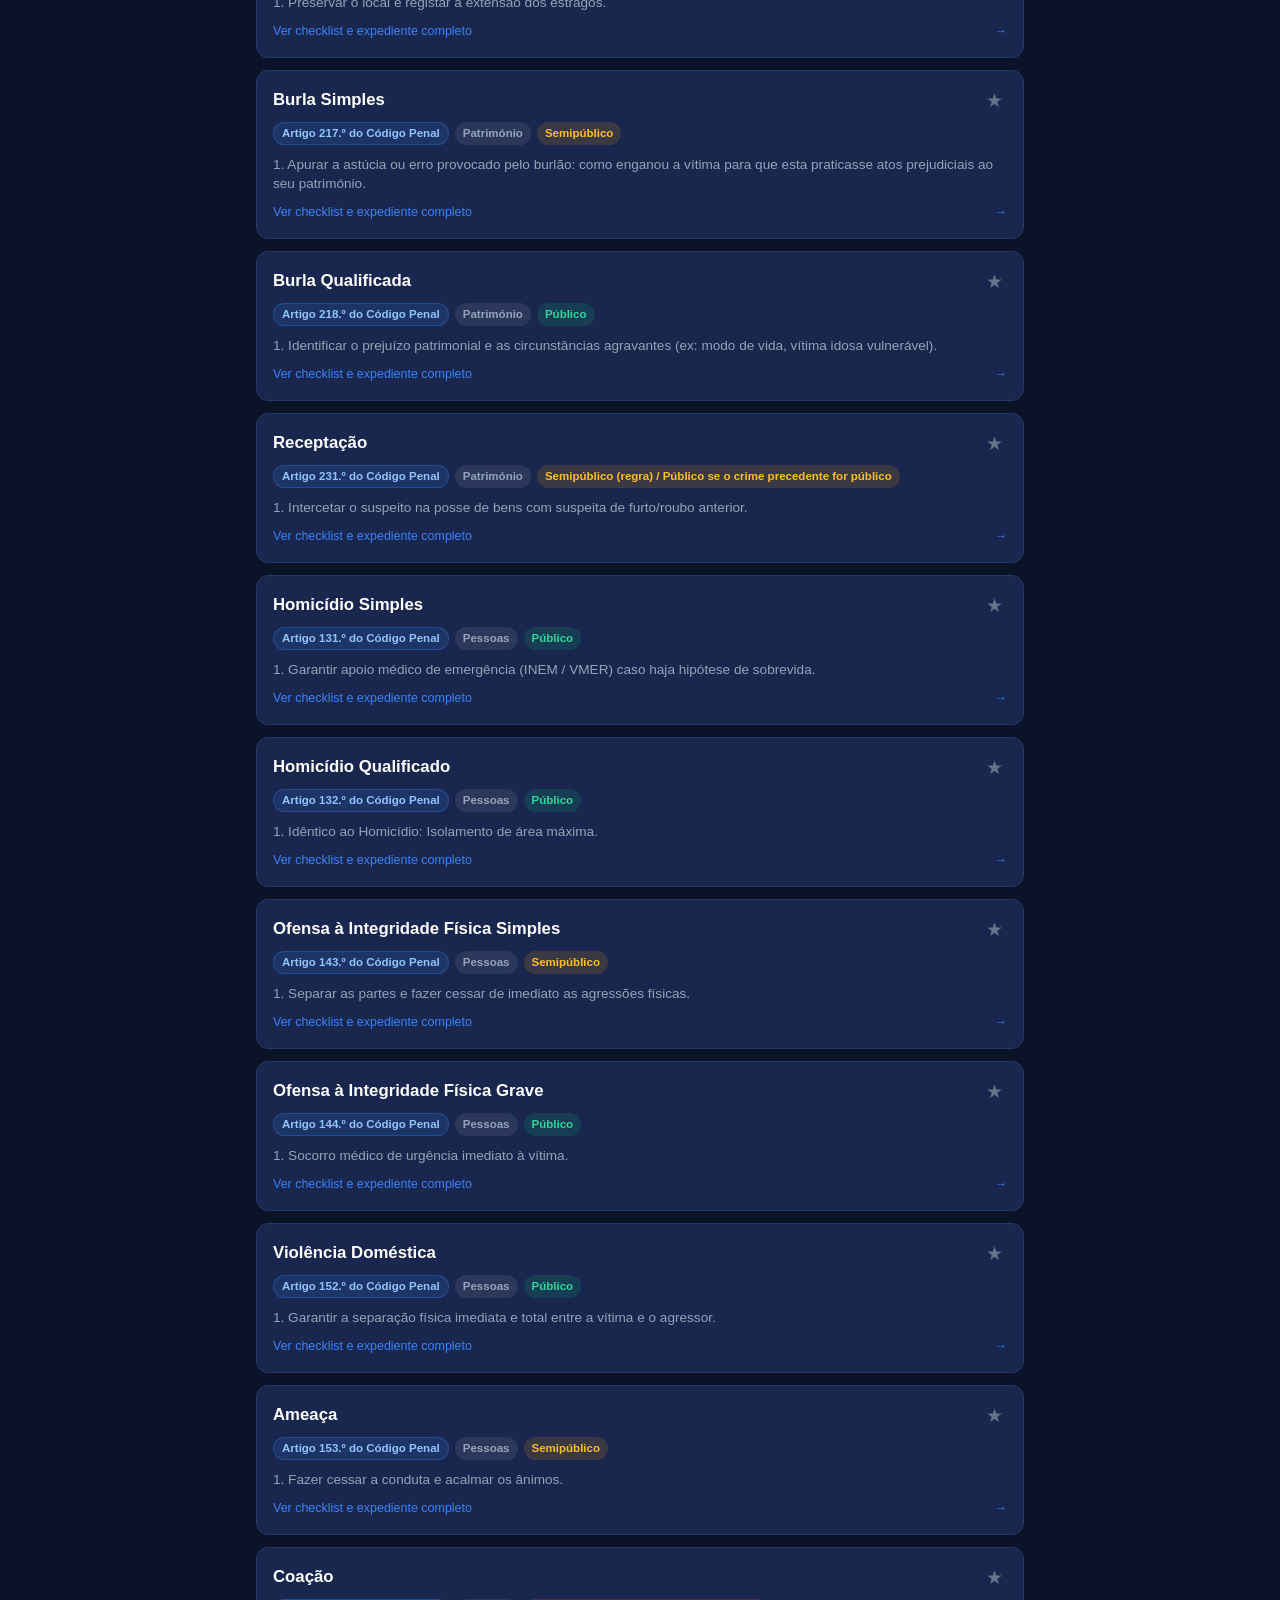
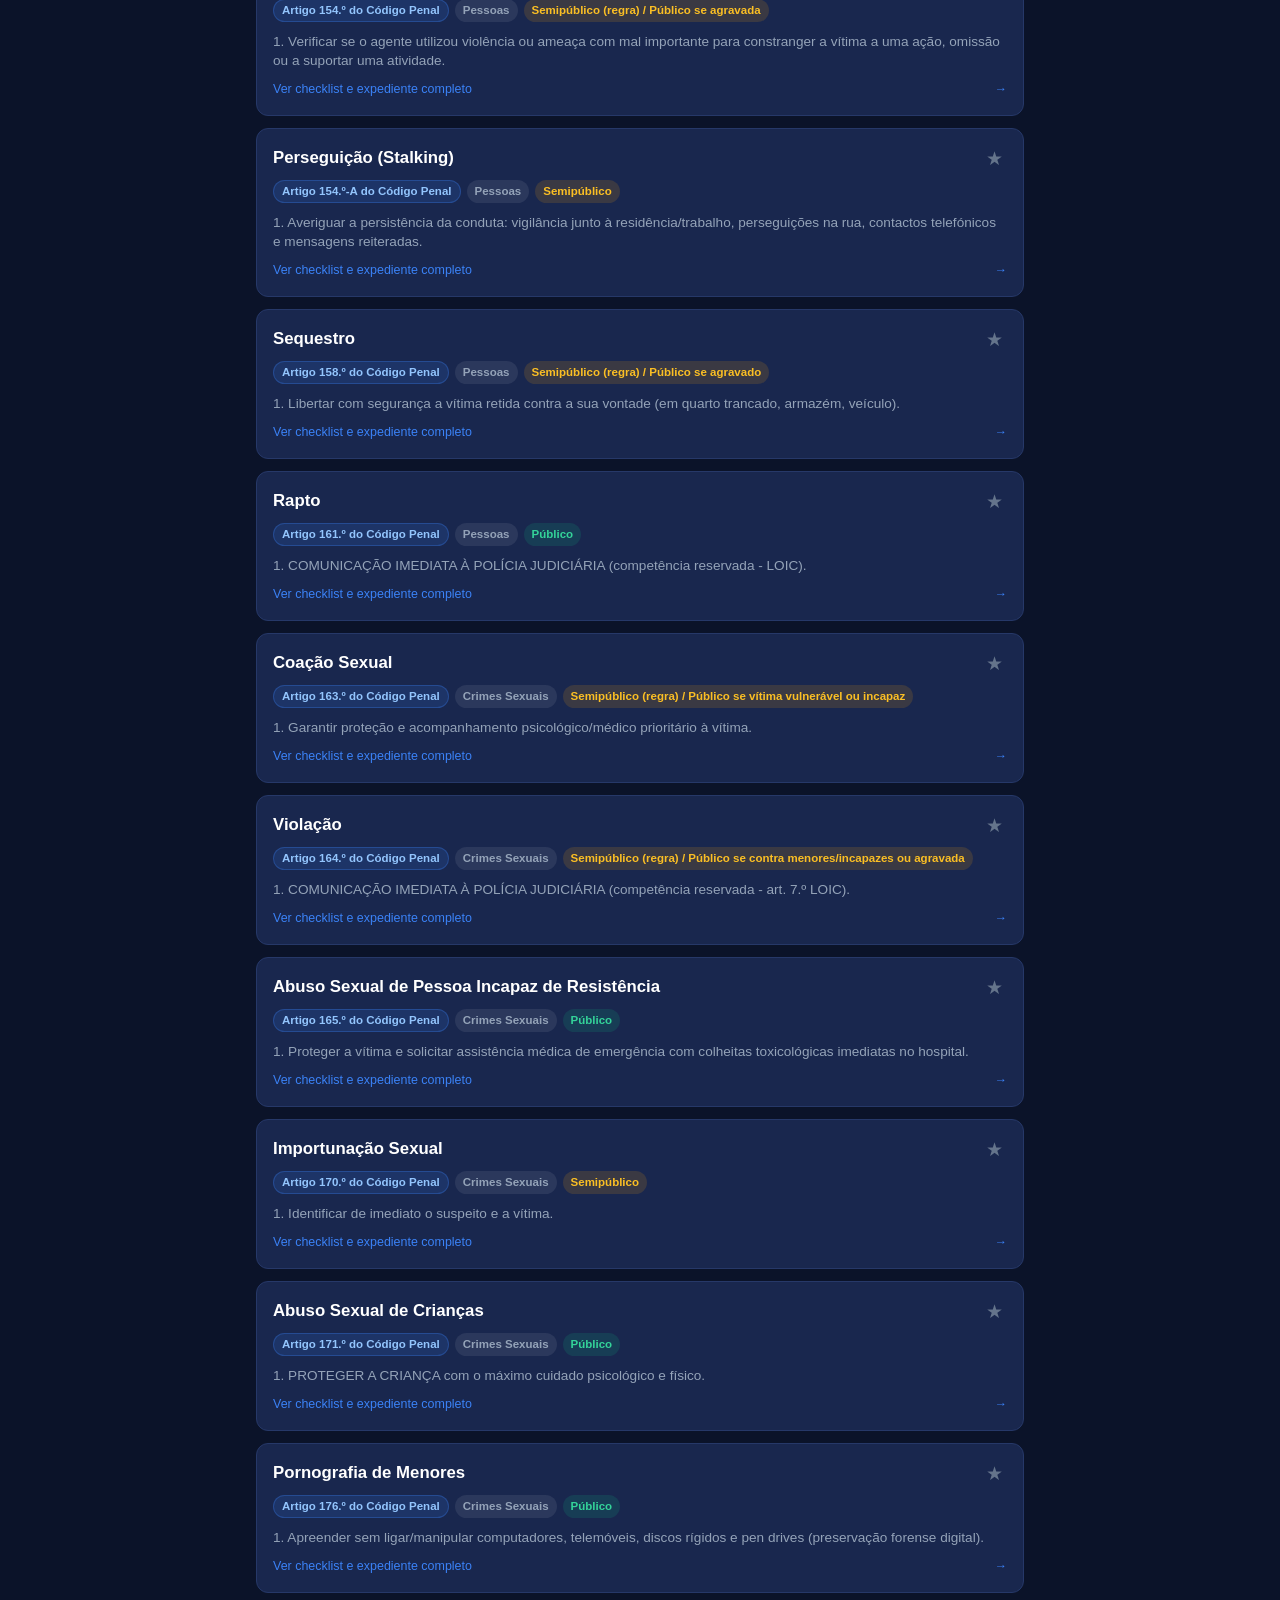
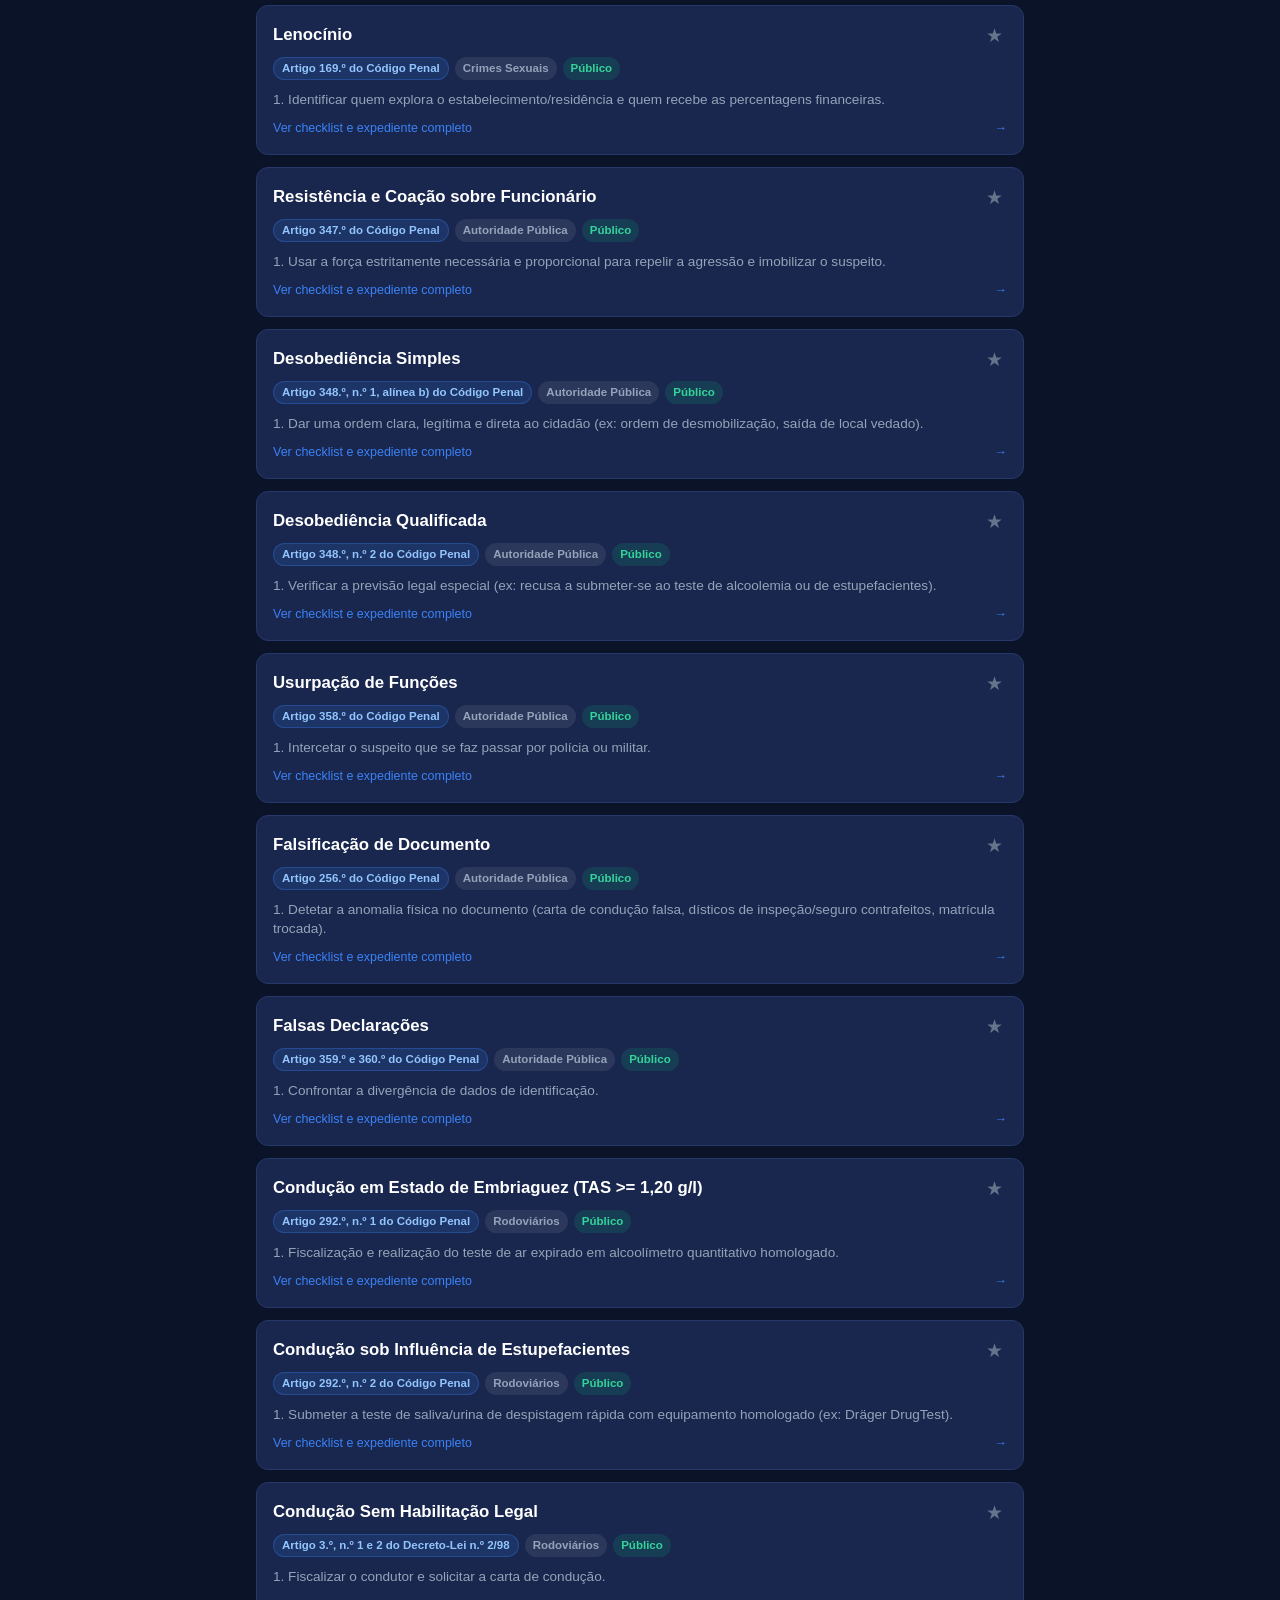
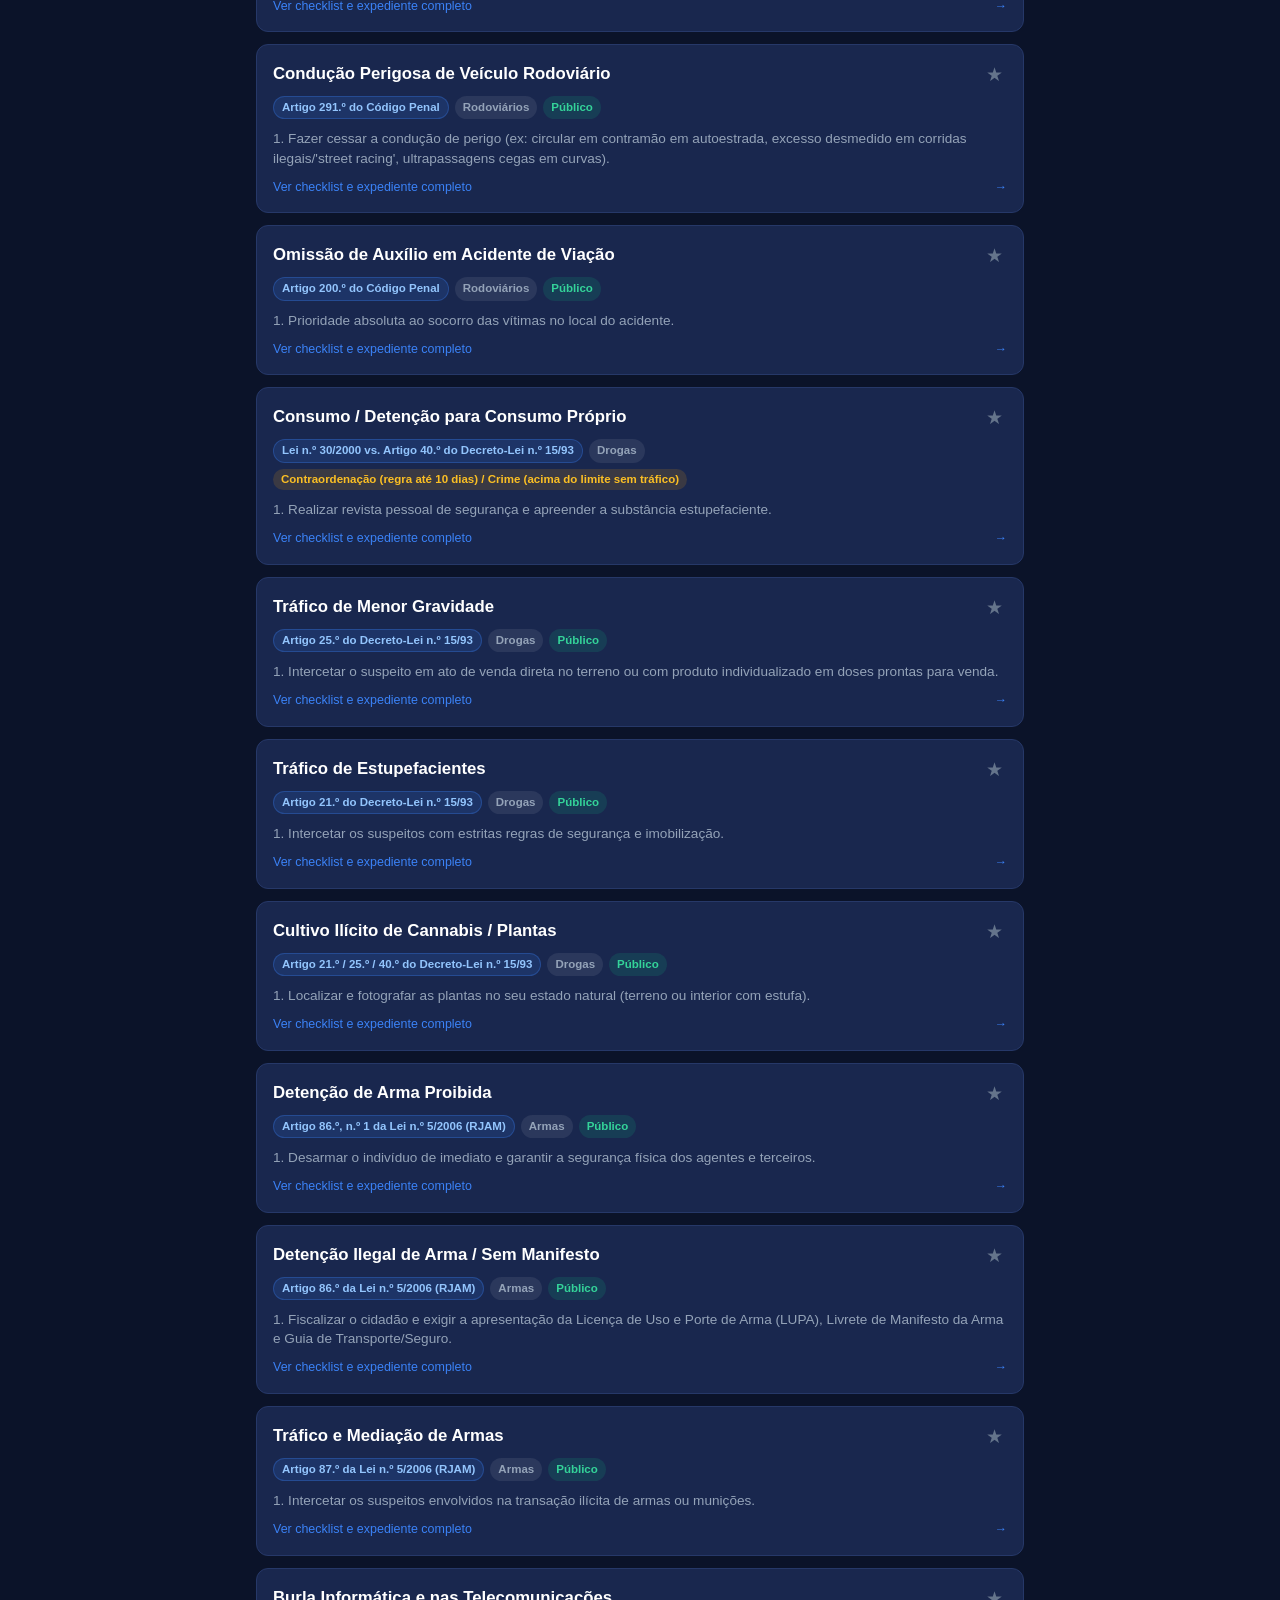
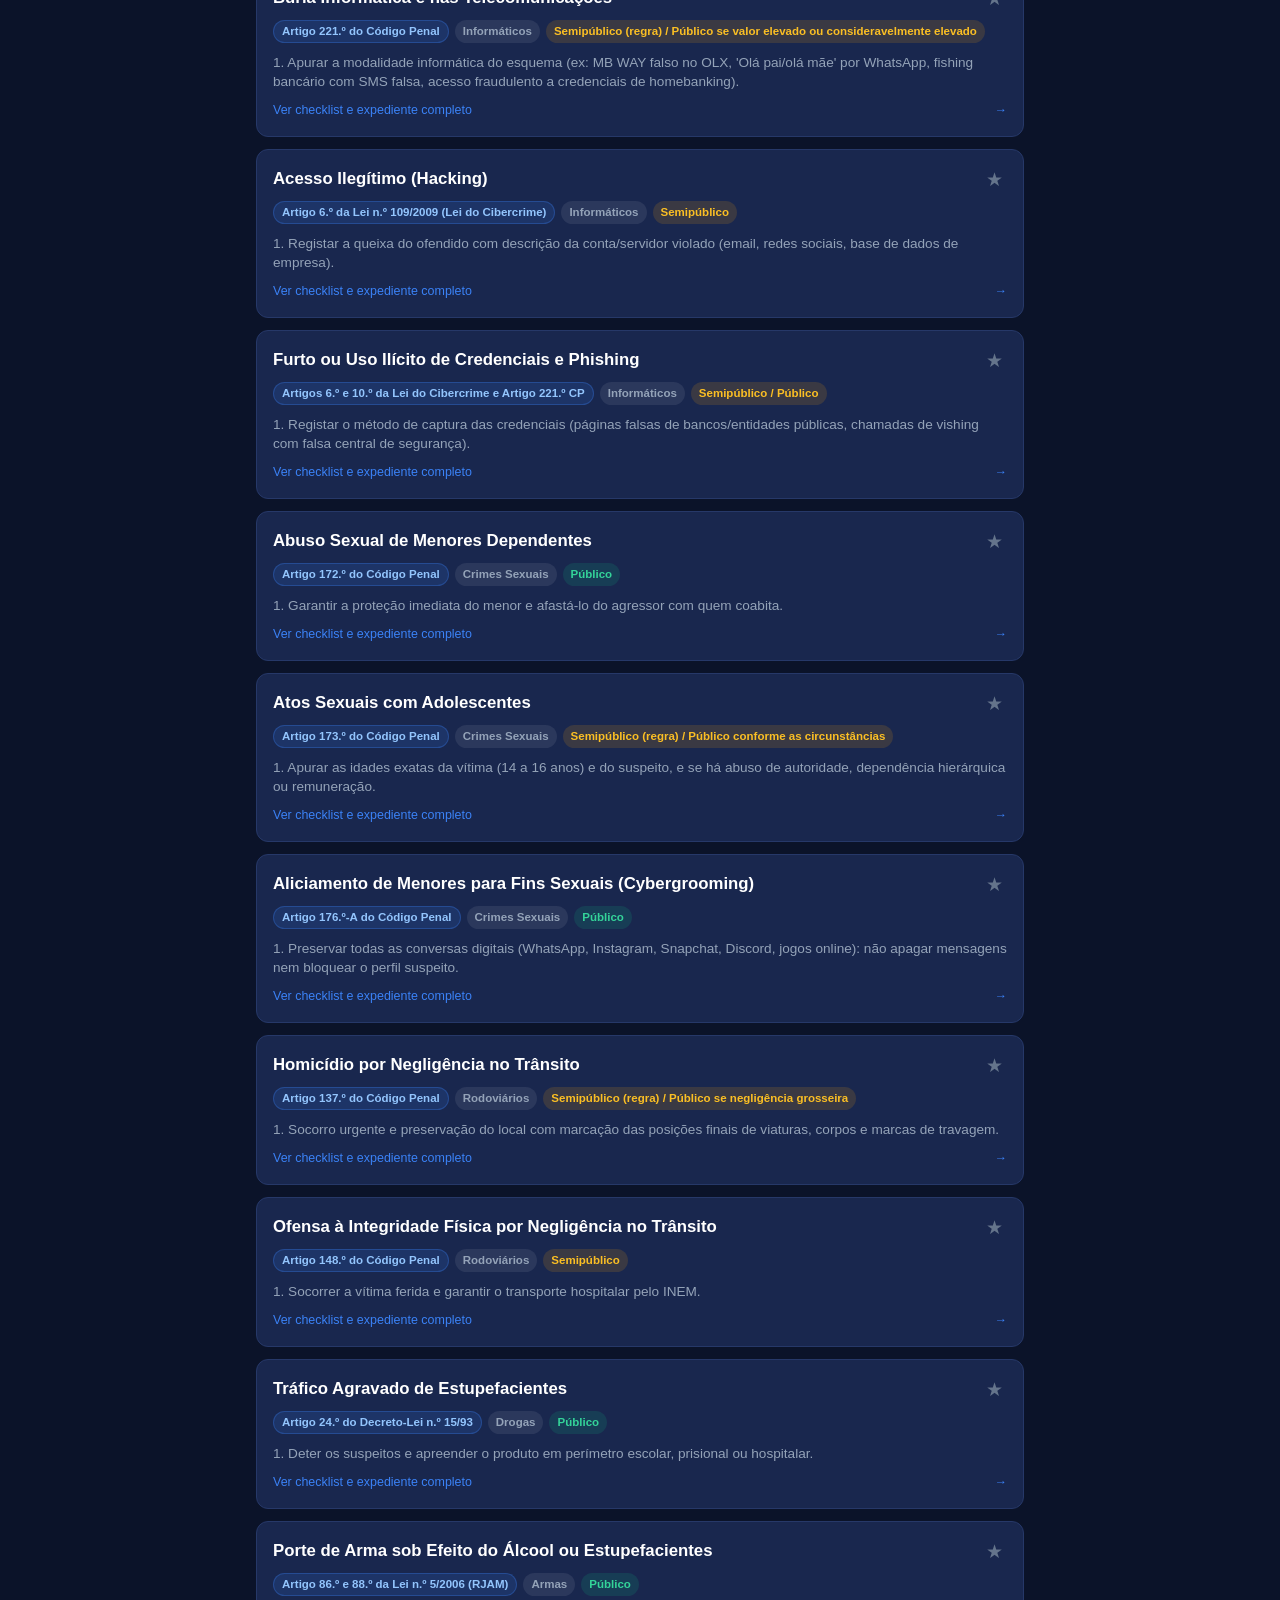
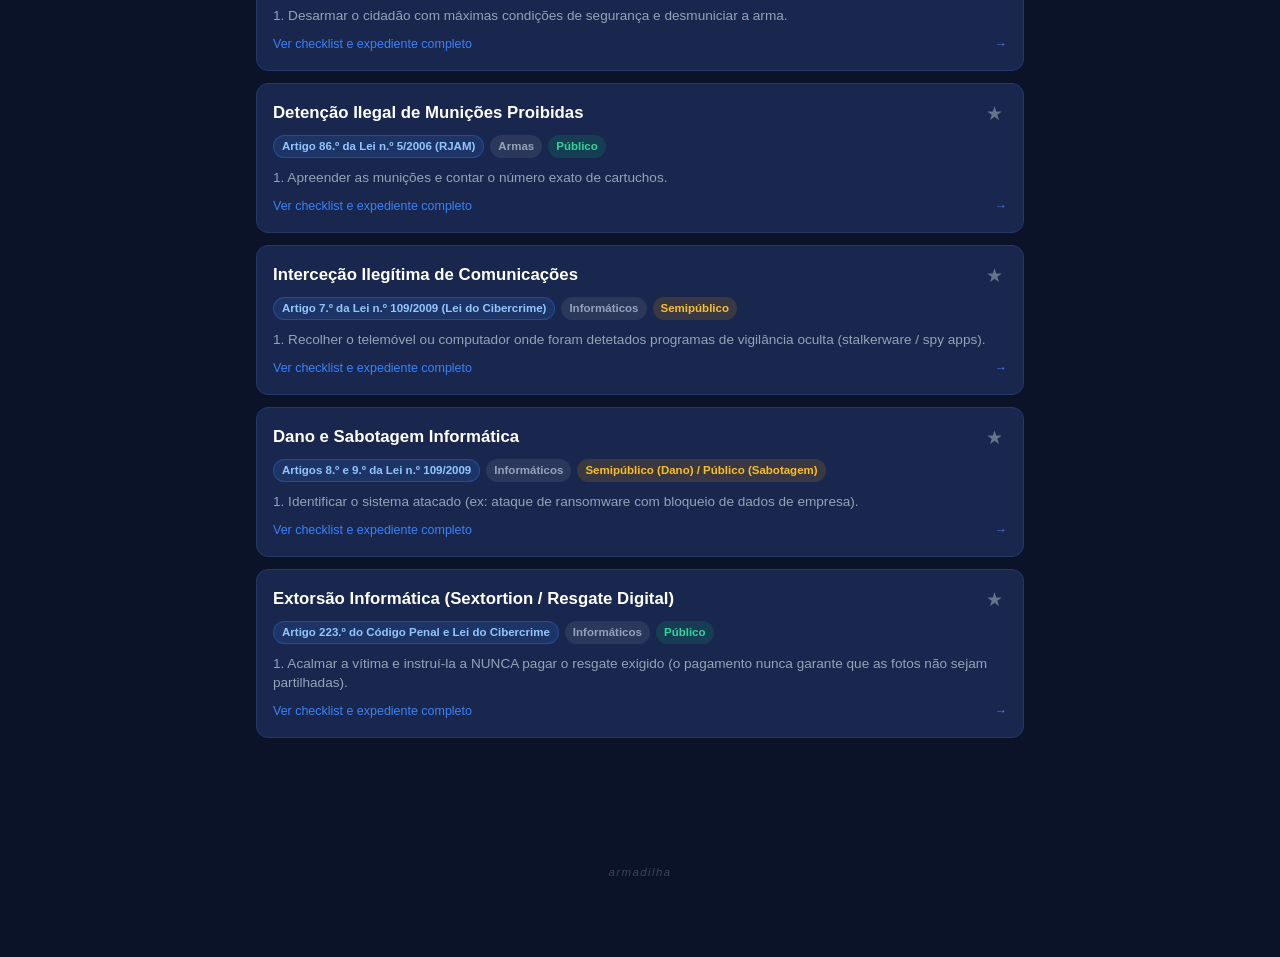
==== commit 1b3a586c: "Corrige definicao de senha de admin: integra painel de criacao diretamente no ecrã de entrada e limp" ====
--- a/index.html
+++ b/index.html
@@ -20,7 +20,7 @@
   <link rel="apple-touch-icon" href="icon-192.png">
 
   <!-- Stylesheet -->
-  <link rel="stylesheet" href="styles.css?v=8.0">
+  <link rel="stylesheet" href="styles.css?v=8.1">
 </head>
 <body>
 
@@ -39,7 +39,7 @@
       <p class="gate-subtitle">Acesso restrito e reservado a forças de segurança</p>
 
       <!-- Banner de Primeiro Acesso Admin (apenas se a senha ainda não estiver definida) -->
-      <div id="adminFirstRunNotice" class="admin-setup-banner" style="display: none;" onclick="openAdminSetupModal()">
+      <div id="adminFirstRunNotice" class="admin-setup-banner" style="display: none;" onclick="switchGateView('setup')">
         <span>⭐</span> <span>Primeiro Acesso: clique aqui para definir a sua senha de Admin</span>
       </div>
 
@@ -116,31 +116,33 @@
         </button>
       </div>
 
+      <!-- VIEW 4: DEFINIR SENHA DE ADMINISTRADOR (MARCO) -->
+      <div id="gateViewSetup" class="auth-form-panel">
+        <div style="font-size: 0.95rem; font-weight: 800; color: #fef08a; margin-bottom: 4px; text-align: center;">
+          👑 Definir Senha de Administrador
+        </div>
+        <p style="font-size: 0.8rem; color: var(--text-secondary); margin-bottom: 14px; text-align: center;">
+          Escolha a palavra-passe para aceder como Marco e gerir todos os acessos.
+        </p>
+        <form onsubmit="handleAdminSetupSubmit(event)">
+          <div class="form-group">
+            <label class="form-label">Nova Senha de Admin</label>
+            <input type="password" id="setupNewAdminPass" class="form-input" placeholder="••••••••" required autocomplete="new-password">
+          </div>
+          <div class="form-group">
+            <label class="form-label">Confirmar Senha</label>
+            <input type="password" id="setupNewAdminPassConfirm" class="form-input" placeholder="••••••••" required autocomplete="new-password">
+          </div>
+          <button type="submit" class="btn-primary" style="width: 100%; margin-top: 8px;">Guardar Senha e Entrar</button>
+        </form>
+        <div style="margin-top: 14px; text-align: center;">
+          <button type="button" class="btn-secondary" style="width: 100%; font-size: 0.82rem;" onclick="switchGateView('login')">
+            ← Voltar ao Ecrã de Entrada
+          </button>
+        </div>
+      </div>
+
       <div class="signature-tag subtle">armadilha</div>
-    </div>
-  </div>
-
-  <!-- MODAL: DEFINIR SENHA DE ADMINISTRADOR (PRIMEIRO ACESSO MARCO) -->
-  <div id="adminSetupModal" class="settings-modal" style="display: none;" onclick="closeAdminSetupOnBackdrop(event)">
-    <div class="settings-content" style="max-width: 380px;">
-      <div class="settings-title">
-        <span>Definir Senha de Admin</span>
-        <button class="icon-btn" onclick="closeAdminSetupModal()">&times;</button>
-      </div>
-      <p style="font-size: 0.82rem; color: var(--text-secondary); margin-bottom: 14px; line-height: 1.4;">
-        Defina a palavra-passe que irá utilizar para entrar como Administrador e gerir todos os acessos.
-      </p>
-      <form onsubmit="handleAdminSetupSubmit(event)">
-        <div class="form-group">
-          <label class="form-label">Nova Senha de Admin</label>
-          <input type="password" id="setupNewAdminPass" class="form-input" placeholder="••••••••" required autofocus>
-        </div>
-        <div class="form-group">
-          <label class="form-label">Confirmar Senha</label>
-          <input type="password" id="setupNewAdminPassConfirm" class="form-input" placeholder="••••••••" required>
-        </div>
-        <button type="submit" class="btn-primary" style="width: 100%; margin-top: 10px;">Guardar e Entrar como Admin</button>
-      </form>
     </div>
   </div>
 
@@ -582,6 +584,6 @@
   </div>
 
   <!-- App Script -->
-  <script src="app.js?v=8.0"></script>
+  <script src="app.js?v=8.1"></script>
 </body>
 </html>
--- a/styles.css
+++ b/styles.css
@@ -1129,7 +1129,7 @@
   right: 0;
   bottom: 0;
   background: rgba(0, 0, 0, 0.85);
-  z-index: 120;
+  z-index: 1500;
   display: none;
   backdrop-filter: blur(4px);
   overflow-y: auto;
@@ -1408,7 +1408,7 @@
   right: 0;
   bottom: 0;
   background: rgba(0, 0, 0, 0.7);
-  z-index: 150;
+  z-index: 2000;
   display: none;
   align-items: center;
   justify-content: center;
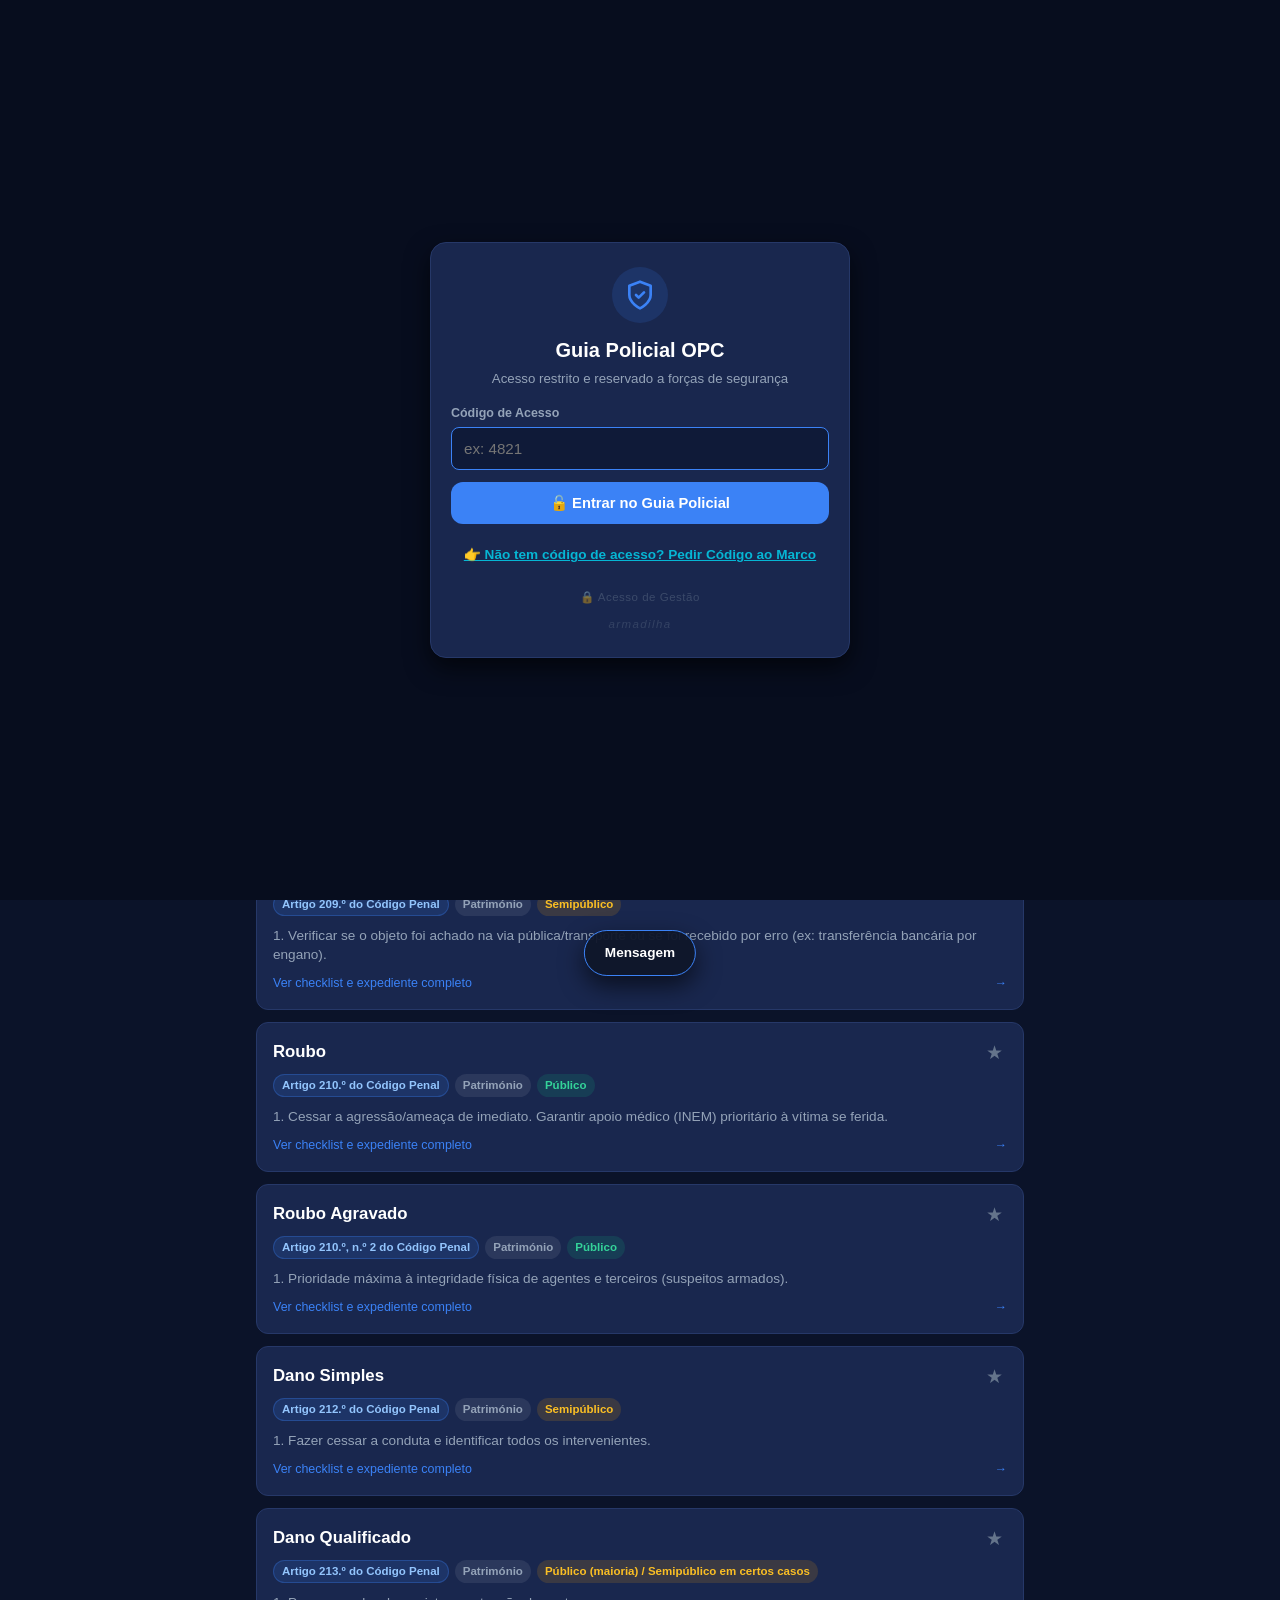
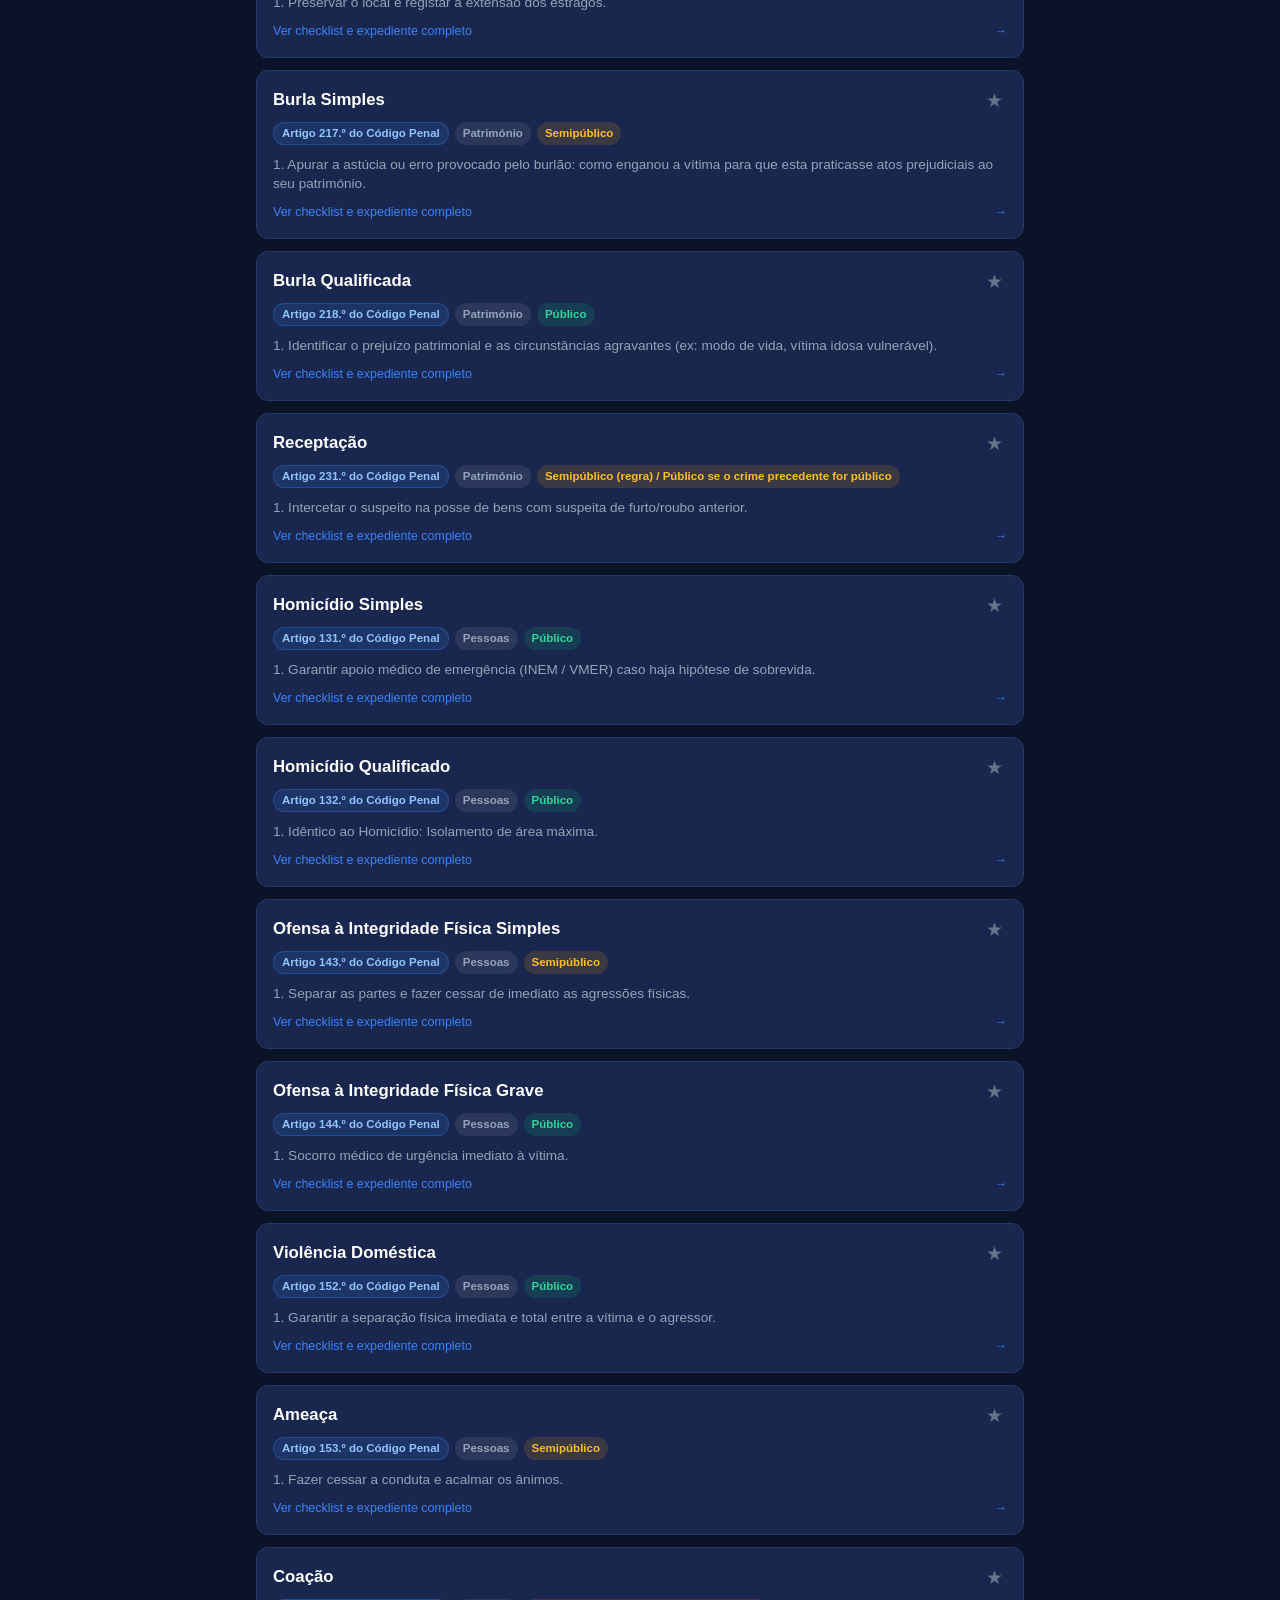
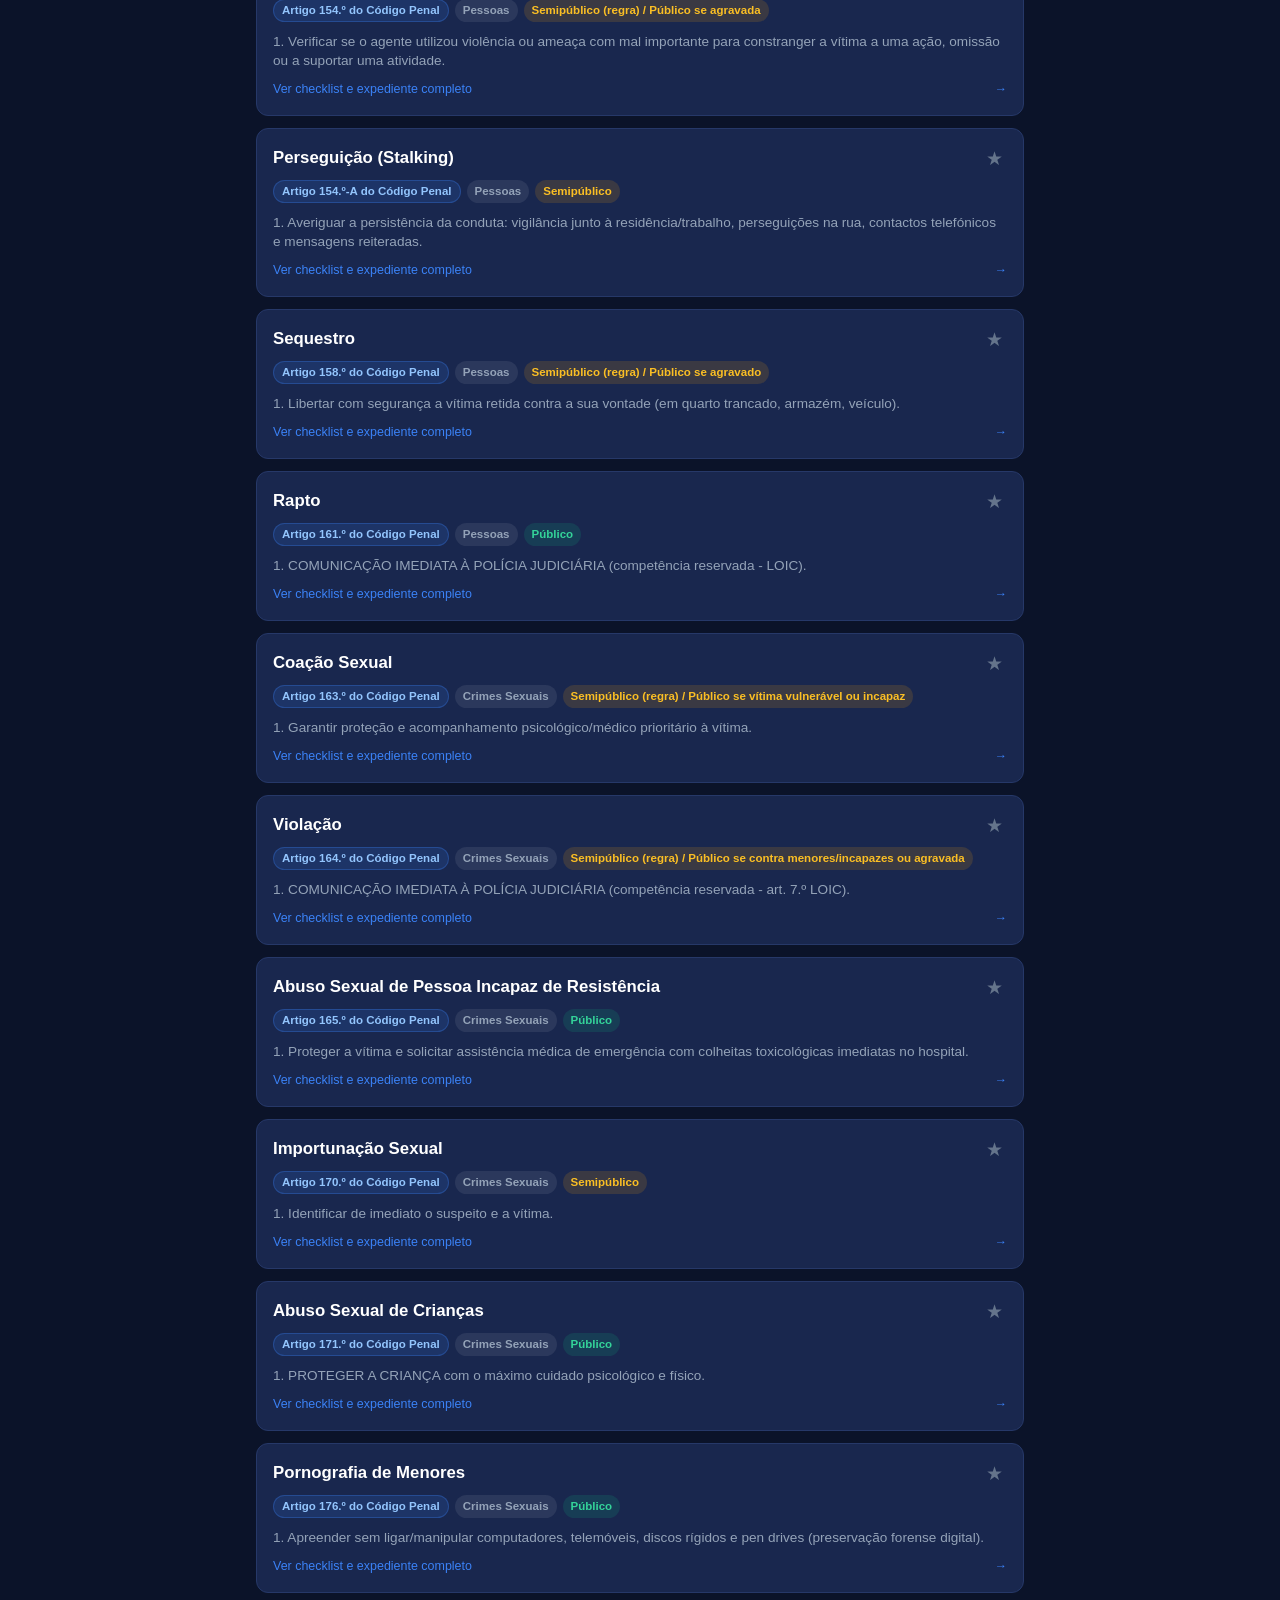
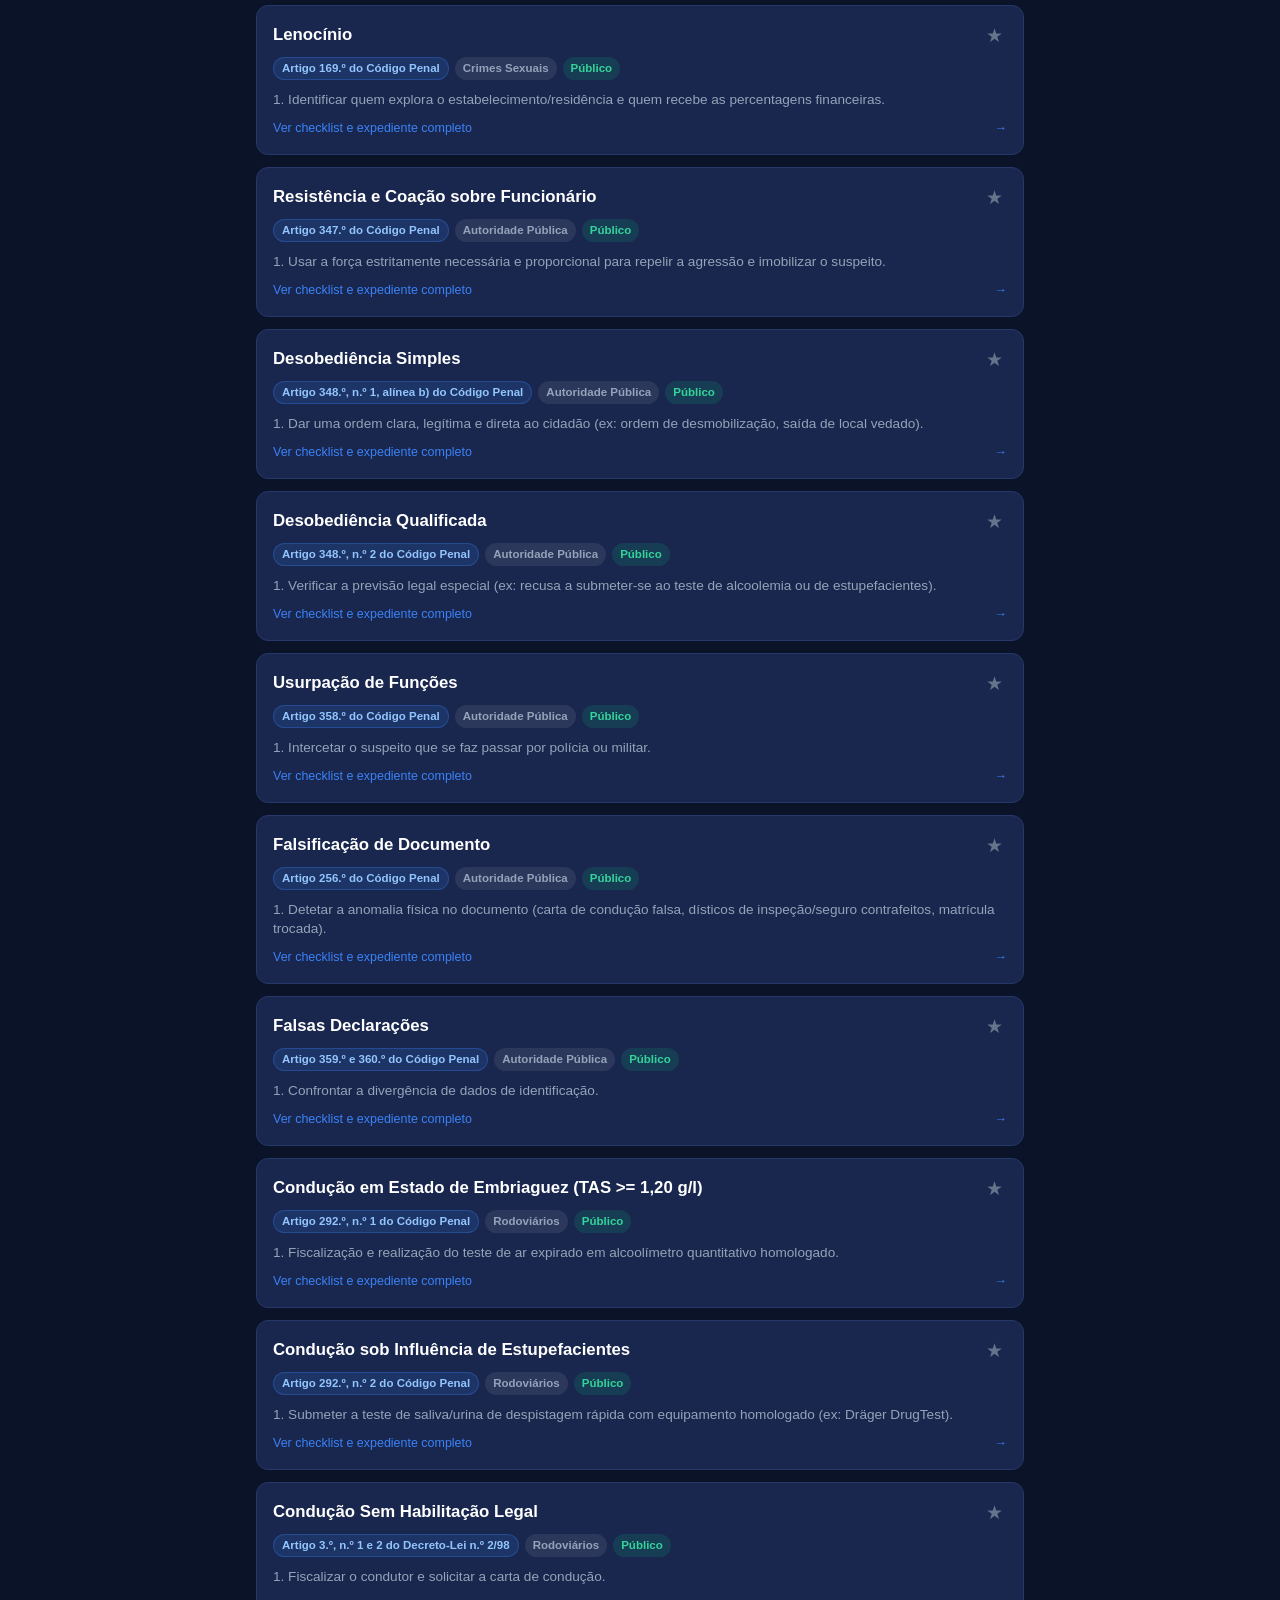
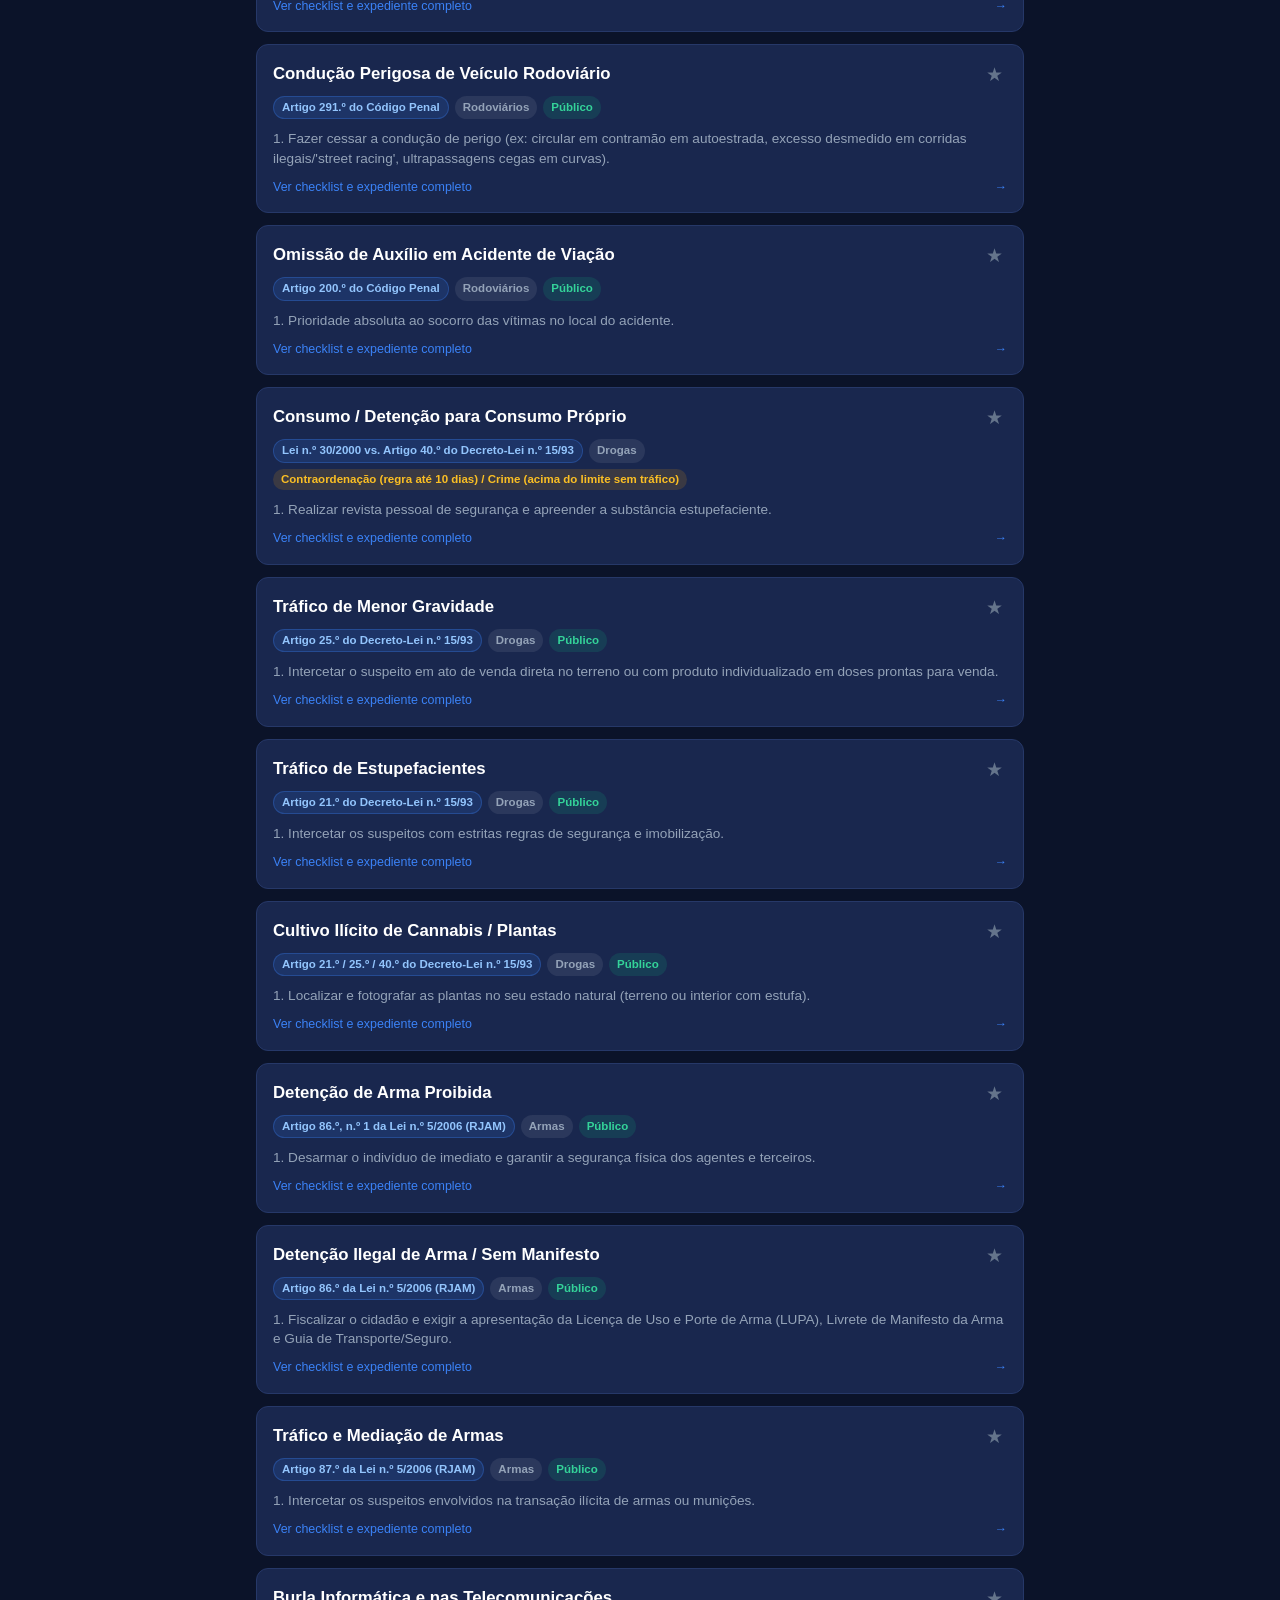
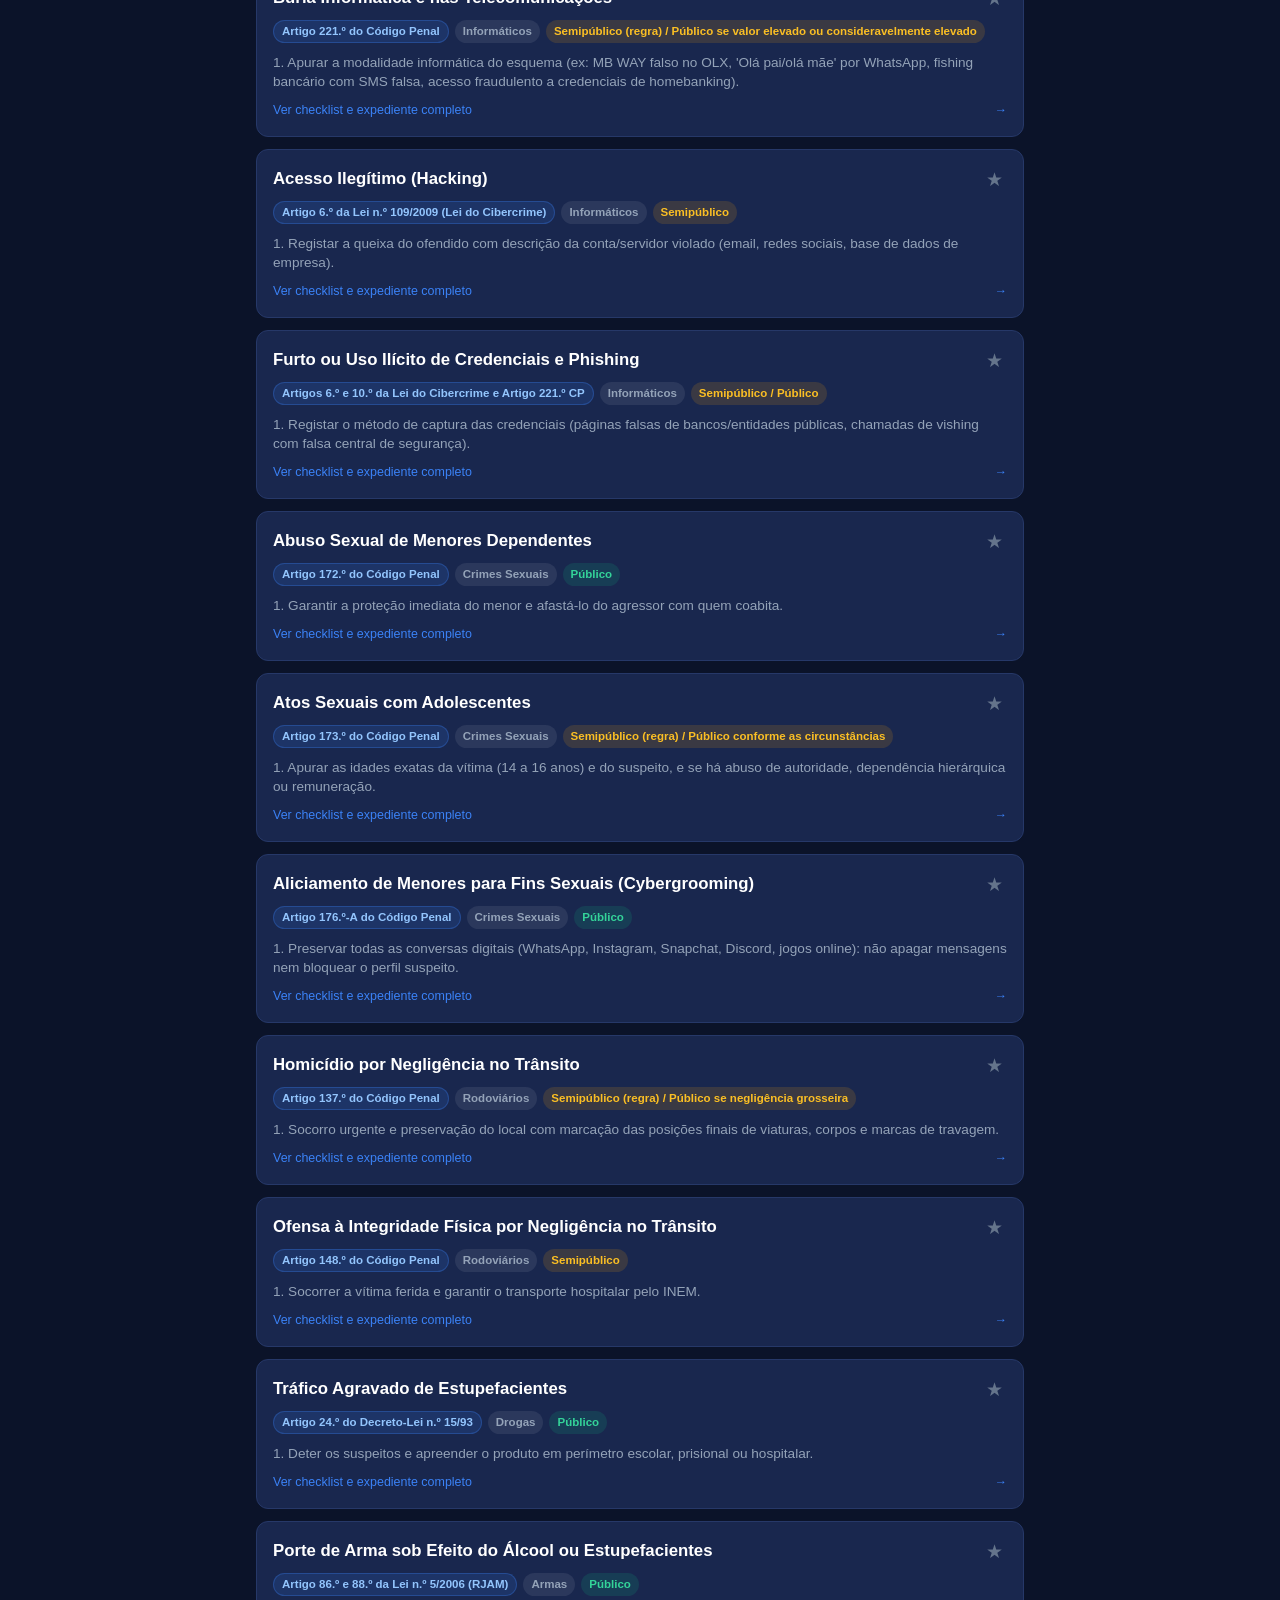
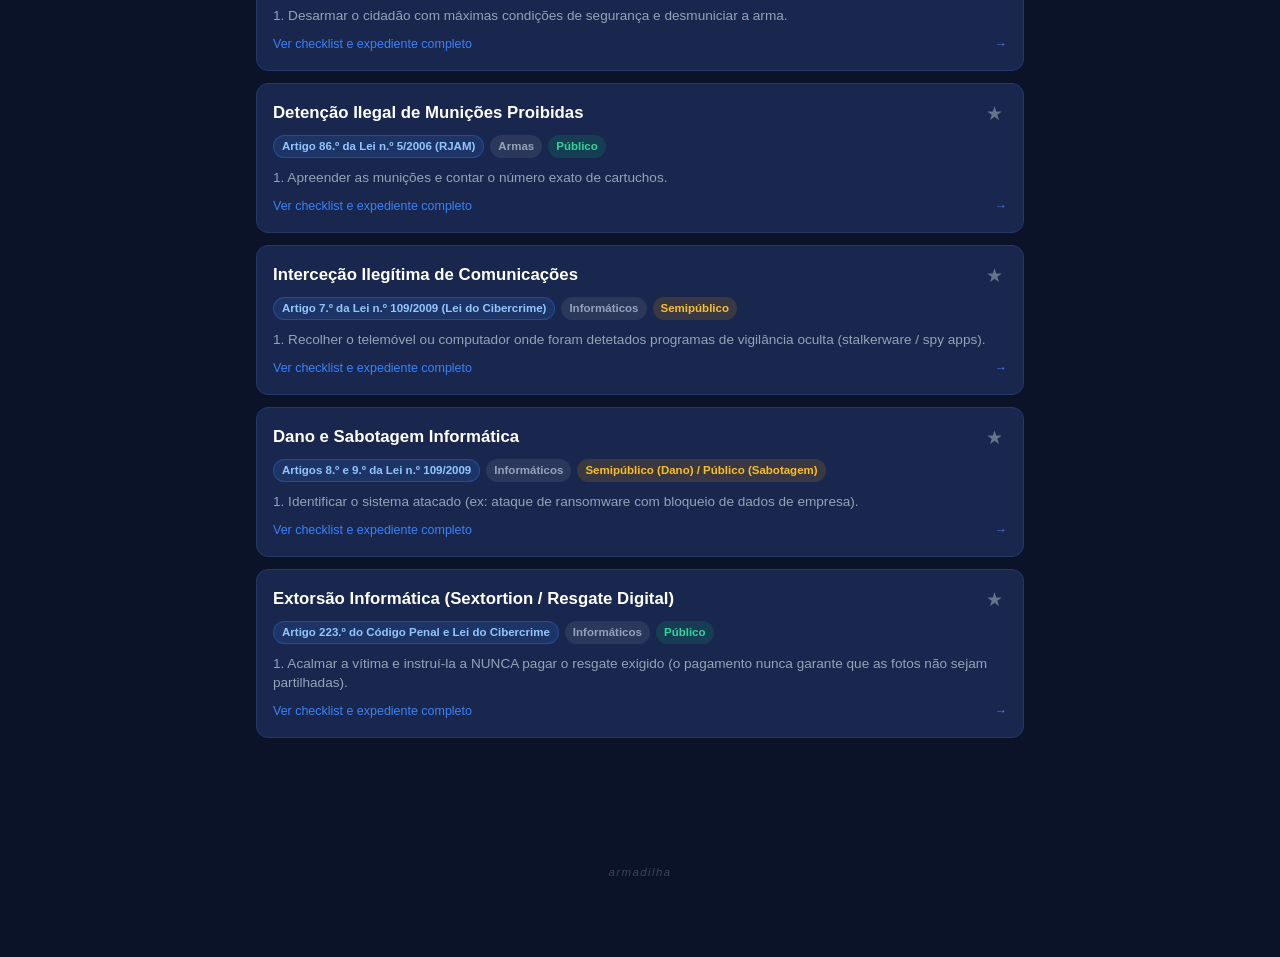
==== commit e0f0adbf: "Separa portal exclusivo admin.html, remove setup do site publico index.html e sincroniza senha de ad" ====
--- a/index.html
+++ b/index.html
@@ -20,7 +20,7 @@
   <link rel="apple-touch-icon" href="icon-192.png">
 
   <!-- Stylesheet -->
-  <link rel="stylesheet" href="styles.css?v=8.1">
+  <link rel="stylesheet" href="styles.css?v=8.2">
 </head>
 <body>
 
@@ -38,21 +38,16 @@
       <h2 class="gate-title">Guia Policial OPC</h2>
       <p class="gate-subtitle">Acesso restrito e reservado a forças de segurança</p>
 
-      <!-- Banner de Primeiro Acesso Admin (apenas se a senha ainda não estiver definida) -->
-      <div id="adminFirstRunNotice" class="admin-setup-banner" style="display: none;" onclick="switchGateView('setup')">
-        <span>⭐</span> <span>Primeiro Acesso: clique aqui para definir a sua senha de Admin</span>
-      </div>
-
       <!-- Messages Alert -->
       <div id="gateError" class="gate-error"></div>
       <div id="gateSuccess" class="gate-success"></div>
 
-      <!-- VIEW 1: LOGIN SIMPLES COM CÓDIGO OU SENHA ADMIN -->
+      <!-- VIEW 1: LOGIN SIMPLES COM CÓDIGO DE ACESSO -->
       <div id="gateViewLogin" class="auth-form-panel active">
         <form onsubmit="handleUnifiedLogin(event)">
           <div class="form-group">
-            <label class="form-label">Código de Acesso ou Senha de Administrador</label>
-            <input type="password" id="unifiedLoginInput" class="form-input" placeholder="ex: 4821 ou senha admin" autocomplete="off" autofocus required>
+            <label class="form-label">Código de Acesso</label>
+            <input type="password" id="unifiedLoginInput" class="form-input" placeholder="ex: 4821" autocomplete="off" autofocus required>
           </div>
           <button type="submit" class="btn-primary" style="width: 100%; margin-top: 8px;">🔓 Entrar no Guia Policial</button>
         </form>
@@ -116,30 +111,10 @@
         </button>
       </div>
 
-      <!-- VIEW 4: DEFINIR SENHA DE ADMINISTRADOR (MARCO) -->
-      <div id="gateViewSetup" class="auth-form-panel">
-        <div style="font-size: 0.95rem; font-weight: 800; color: #fef08a; margin-bottom: 4px; text-align: center;">
-          👑 Definir Senha de Administrador
-        </div>
-        <p style="font-size: 0.8rem; color: var(--text-secondary); margin-bottom: 14px; text-align: center;">
-          Escolha a palavra-passe para aceder como Marco e gerir todos os acessos.
-        </p>
-        <form onsubmit="handleAdminSetupSubmit(event)">
-          <div class="form-group">
-            <label class="form-label">Nova Senha de Admin</label>
-            <input type="password" id="setupNewAdminPass" class="form-input" placeholder="••••••••" required autocomplete="new-password">
-          </div>
-          <div class="form-group">
-            <label class="form-label">Confirmar Senha</label>
-            <input type="password" id="setupNewAdminPassConfirm" class="form-input" placeholder="••••••••" required autocomplete="new-password">
-          </div>
-          <button type="submit" class="btn-primary" style="width: 100%; margin-top: 8px;">Guardar Senha e Entrar</button>
-        </form>
-        <div style="margin-top: 14px; text-align: center;">
-          <button type="button" class="btn-secondary" style="width: 100%; font-size: 0.82rem;" onclick="switchGateView('login')">
-            ← Voltar ao Ecrã de Entrada
-          </button>
-        </div>
+      <div style="margin-top: 18px; text-align: center;">
+        <a href="admin.html" style="font-size: 0.72rem; color: var(--text-muted); text-decoration: none; opacity: 0.45; letter-spacing: 0.5px;">
+          🔒 Acesso de Gestão
+        </a>
       </div>
 
       <div class="signature-tag subtle">armadilha</div>
@@ -584,6 +559,6 @@
   </div>
 
   <!-- App Script -->
-  <script src="app.js?v=8.1"></script>
+  <script src="app.js?v=8.2"></script>
 </body>
 </html>
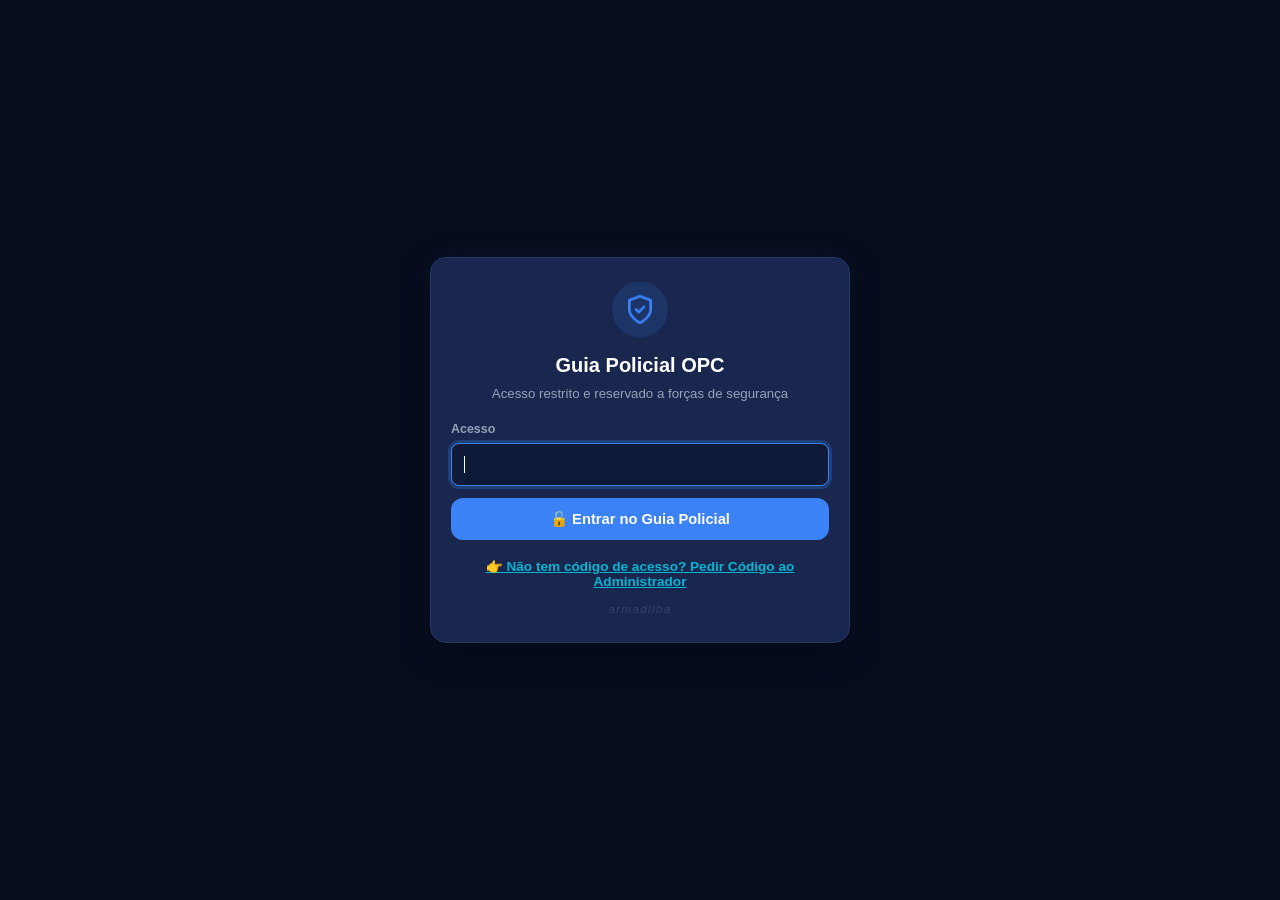
==== commit 8a4a9ac4: "Atualização dos ficheiros" ====
--- a/index.html
+++ b/index.html
@@ -20,7 +20,7 @@
   <link rel="apple-touch-icon" href="icon-192.png">
 
   <!-- Stylesheet -->
-  <link rel="stylesheet" href="styles.css?v=8.2">
+  <link rel="stylesheet" href="styles.css?v=8.4">
 </head>
 <body>
 
@@ -42,18 +42,18 @@
       <div id="gateError" class="gate-error"></div>
       <div id="gateSuccess" class="gate-success"></div>
 
-      <!-- VIEW 1: LOGIN SIMPLES COM CÓDIGO DE ACESSO -->
+      <!-- VIEW 1: LOGIN -->
       <div id="gateViewLogin" class="auth-form-panel active">
         <form onsubmit="handleUnifiedLogin(event)">
           <div class="form-group">
-            <label class="form-label">Código de Acesso</label>
-            <input type="password" id="unifiedLoginInput" class="form-input" placeholder="ex: 4821" autocomplete="off" autofocus required>
+            <label class="form-label">Acesso</label>
+            <input type="password" id="unifiedLoginInput" class="form-input" autocomplete="new-password" autocapitalize="none" autocorrect="off" spellcheck="false" enterkeyhint="go" aria-label="Acesso" autofocus required>
           </div>
           <button type="submit" class="btn-primary" style="width: 100%; margin-top: 8px;">🔓 Entrar no Guia Policial</button>
         </form>
         <div style="margin-top: 18px; text-align: center;">
           <button type="button" style="background: none; border: none; color: var(--accent-cyan); font-size: 0.85rem; font-weight: 600; cursor: pointer; text-decoration: underline;" onclick="switchGateView('request')">
-            👉 Não tem código de acesso? Pedir Código ao Marco
+            👉 Não tem código de acesso? Pedir Código ao Administrador
           </button>
         </div>
       </div>
@@ -80,7 +80,7 @@
             <label class="form-label">Telemóvel (WhatsApp)</label>
             <input type="tel" id="reqPhone" class="form-input" placeholder="ex: 912345678" required>
           </div>
-          <button type="submit" class="btn-primary" style="width: 100%; margin-top: 8px;">Submeter Pedido ao Marco</button>
+          <button type="submit" class="btn-primary" style="width: 100%; margin-top: 8px;">Submeter Pedido ao Administrador</button>
         </form>
         <div style="margin-top: 14px; text-align: center;">
           <button type="button" class="btn-secondary" style="width: 100%; font-size: 0.82rem;" onclick="switchGateView('login')">
@@ -92,7 +92,7 @@
       <!-- VIEW 3: RADAR DE ESPERA EM TEMPO REAL -->
       <div id="gateViewWaiting" class="auth-form-panel" style="text-align: center; padding: 10px 0;">
         <div class="radar-spinner"></div>
-        <h3 style="font-size: 1.05rem; font-weight: 800; color: #fff; margin-bottom: 4px;">Pedido Enviado para o Marco!</h3>
+        <h3 style="font-size: 1.05rem; font-weight: 800; color: #fff; margin-bottom: 4px;">Pedido Enviado para o Administrador!</h3>
         
         <div id="waitingCodeBox" style="background: rgba(6, 182, 212, 0.08); border: 1px dashed rgba(6, 182, 212, 0.4); border-radius: var(--radius-sm); padding: 10px; margin: 12px 0;">
           <div style="font-size: 0.76rem; color: var(--text-secondary); margin-bottom: 4px;">O teu código de acesso atribuído:</div>
@@ -101,20 +101,14 @@
         </div>
 
         <p style="font-size: 0.82rem; color: var(--text-secondary); margin-bottom: 14px; line-height: 1.4;">
-          <span class="live-pulse"></span> <strong>Ligação em tempo real ativa:</strong> pode enviar a mensagem direta no WhatsApp ou aguardar aqui. Assim que o Marco aprovar no painel dele, o seu telemóvel entra sozinho no Guia!
+          <span class="live-pulse"></span> <strong>Ligação em tempo real ativa:</strong> pode enviar a mensagem direta no WhatsApp ou aguardar aqui. Assim que o Administrador aprovar no painel, o seu telemóvel entra sozinho no Guia!
         </p>
-        <a id="waitingWhatsappLink" href="#" target="_blank" class="btn-whatsapp" style="width: 100%; justify-content: center; margin-bottom: 10px;">
-          <span>💬 Notificar Marco por WhatsApp</span>
+        <a id="waitingWhatsappLink" href="#" target="_blank" rel="noopener" onclick="playSendSound()" class="btn-whatsapp" style="width: 100%; justify-content: center; margin-bottom: 10px;">
+          <span>💬 Notificar Administrador por WhatsApp</span>
         </a>
         <button type="button" class="btn-secondary" style="width: 100%; font-size: 0.78rem;" onclick="cancelWaitingRequest()">
           ✕ Cancelar / Voltar ao Início
         </button>
-      </div>
-
-      <div style="margin-top: 18px; text-align: center;">
-        <a href="admin.html" style="font-size: 0.72rem; color: var(--text-muted); text-decoration: none; opacity: 0.45; letter-spacing: 0.5px;">
-          🔒 Acesso de Gestão
-        </a>
       </div>
 
       <div class="signature-tag subtle">armadilha</div>
@@ -473,13 +467,7 @@
 
         <!-- SUB-TAB 4: SECURITY SETTINGS -->
         <div id="adminViewSecurity" style="display: none;">
-          <div class="settings-row">
-            <label class="settings-label">Alterar Senha de Administrador (Marco)</label>
-            <input type="password" id="newAdminPasswordInput" class="form-input" placeholder="Nova senha de Admin">
-            <button class="btn-primary" style="margin-top: 8px;" onclick="saveAdminPassword()">Guardar Nova Senha</button>
-          </div>
-
-          <div class="settings-row" style="margin-top: 24px; padding-top: 16px; border-top: 1px solid var(--border-color);">
+          <div class="settings-row" style="">
             <label class="settings-label">Estado da Sincronização em Tempo Real (Direto 0.3s)</label>
             <div style="background: rgba(16, 185, 129, 0.1); border: 1px solid rgba(16, 185, 129, 0.3); border-radius: var(--radius-sm); padding: 12px; margin-bottom: 12px;">
               <div style="font-size: 0.85rem; font-weight: 700; color: #34d399; display: flex; align-items: center;">
@@ -550,6 +538,9 @@
         <button class="btn-primary" onclick="syncData(true)">Forçar Sincronização</button>
         <button class="btn-secondary" onclick="resetAppData()">Limpar Cache</button>
       </div>
+      <div class="settings-row" style="margin-top: 10px;">
+        <button id="soundToggleBtn" class="btn-secondary" style="width: 100%;" onclick="toggleSound()">🔊 Sons: Ligados</button>
+      </div>
     </div>
   </div>
 
@@ -559,6 +550,6 @@
   </div>
 
   <!-- App Script -->
-  <script src="app.js?v=8.2"></script>
+  <script src="app.js?v=8.4"></script>
 </body>
 </html>
--- a/styles.css
+++ b/styles.css
@@ -1000,7 +1000,8 @@
   max-width: 420px;
   width: 100%;
   text-align: center;
-  box-shadow: var(--shadow-lg);
+  box-shadow: 0 10px 30px rgba(0, 0, 0, 0.5), 0 0 25px rgba(59, 130, 246, 0.1);
+  animation: securityBoxEntry 0.45s cubic-bezier(0.16, 1, 0.3, 1) forwards;
 }
 
 .gate-shield-icon {
@@ -1065,6 +1066,7 @@
 
 .auth-form-panel.active {
   display: block;
+  animation: panelFadeSlide 0.3s cubic-bezier(0.16, 1, 0.3, 1) forwards;
 }
 
 .form-group {
@@ -1460,3 +1462,220 @@
   font-size: 0.85rem;
   outline: none;
 }
+
+/* ================================================= */
+/* SMOOTH ANIMATIONS & MODERN TRANSITIONS            */
+/* ================================================= */
+#appContainer {
+  animation: appFadeIn 0.35s ease-out;
+}
+
+@keyframes securityBoxEntry {
+  from {
+    opacity: 0;
+    transform: scale(0.93) translateY(14px);
+  }
+  to {
+    opacity: 1;
+    transform: scale(1) translateY(0);
+  }
+}
+
+@keyframes panelFadeSlide {
+  from {
+    opacity: 0;
+    transform: translateY(8px);
+  }
+  to {
+    opacity: 1;
+    transform: translateY(0);
+  }
+}
+
+@keyframes appFadeIn {
+  from {
+    opacity: 0;
+    transform: scale(0.985);
+  }
+  to {
+    opacity: 1;
+    transform: scale(1);
+  }
+}
+
+@keyframes modalScaleIn {
+  from {
+    opacity: 0;
+    transform: scale(0.95) translateY(10px);
+  }
+  to {
+    opacity: 1;
+    transform: scale(1) translateY(0);
+  }
+}
+
+.admin-container,
+.detail-container,
+.settings-content {
+  animation: modalScaleIn 0.28s cubic-bezier(0.16, 1, 0.3, 1) forwards;
+}
+
+.crime-card, .article-card, .user-card {
+  transition: transform 0.22s cubic-bezier(0.16, 1, 0.3, 1), box-shadow 0.22s ease, border-color 0.2s ease;
+}
+
+.crime-card:hover, .article-card:hover {
+  transform: translateY(-2px);
+  box-shadow: 0 6px 20px rgba(0, 0, 0, 0.35);
+}
+
+.btn-primary:active, .btn-secondary:active, .btn-whatsapp:active, .btn-approve:active, .btn-reject:active, .icon-btn:active {
+  transform: scale(0.95);
+  transition: transform 0.1s ease;
+}
+
+.nav-tab {
+  transition: all 0.2s cubic-bezier(0.16, 1, 0.3, 1);
+}
+
+
+/* ================================================= */
+/* v8.4 — LOGIN / LOGOUT / TRANSITION ANIMATIONS     */
+/* ================================================= */
+.security-gate.unlocking {
+  animation: gateUnlock 0.48s cubic-bezier(0.55, 0, 0.2, 1) forwards;
+  pointer-events: none;
+}
+.security-gate.unlocking .security-box {
+  animation: boxUnlock 0.48s cubic-bezier(0.55, 0, 0.2, 1) forwards;
+}
+.security-gate.unlocking .gate-shield-icon {
+  background: rgba(16, 185, 129, 0.3);
+  color: #34d399;
+  box-shadow: 0 0 28px rgba(16, 185, 129, 0.6);
+}
+@keyframes gateUnlock {
+  0%   { opacity: 1; }
+  70%  { opacity: 1; }
+  100% { opacity: 0; }
+}
+@keyframes boxUnlock {
+  0%   { transform: scale(1); opacity: 1; }
+  100% { transform: scale(1.08) translateY(-20px); opacity: 0; }
+}
+
+.security-gate.gate-return {
+  animation: gateReturn 0.5s ease-out;
+}
+@keyframes gateReturn {
+  from { opacity: 0; backdrop-filter: blur(8px); }
+  to   { opacity: 1; backdrop-filter: blur(0); }
+}
+
+.security-box.shake {
+  animation: gateShake 0.45s cubic-bezier(0.36, 0.07, 0.19, 0.97) both;
+}
+@keyframes gateShake {
+  10%, 90% { transform: translateX(-2px); }
+  20%, 80% { transform: translateX(4px); }
+  30%, 50%, 70% { transform: translateX(-8px); }
+  40%, 60% { transform: translateX(8px); }
+}
+
+.gate-shield-icon {
+  animation: shieldFloat 3.2s ease-in-out infinite;
+  transition: background 0.3s, color 0.3s, box-shadow 0.3s;
+}
+@keyframes shieldFloat {
+  0%, 100% { transform: translateY(0); box-shadow: 0 0 0 rgba(59, 130, 246, 0); }
+  50% { transform: translateY(-4px); box-shadow: 0 6px 22px rgba(59, 130, 246, 0.35); }
+}
+
+.gate-error, .gate-success {
+  animation: msgDrop 0.3s cubic-bezier(0.16, 1, 0.3, 1);
+}
+@keyframes msgDrop {
+  from { opacity: 0; transform: translateY(-8px); }
+  to   { opacity: 1; transform: translateY(0); }
+}
+
+#appContainer.app-enter {
+  animation: appEnter 0.6s cubic-bezier(0.16, 1, 0.3, 1) both;
+}
+@keyframes appEnter {
+  from { opacity: 0; transform: translateY(18px) scale(0.98); }
+  to   { opacity: 1; transform: translateY(0) scale(1); }
+}
+#appContainer.app-enter .app-header {
+  animation: headerDrop 0.6s cubic-bezier(0.16, 1, 0.3, 1) both;
+}
+@keyframes headerDrop {
+  from { opacity: 0; transform: translateY(-24px); }
+  to   { opacity: 1; transform: translateY(0); }
+}
+
+/* Tab / view transitions */
+.view-enter {
+  animation: viewEnter 0.35s cubic-bezier(0.16, 1, 0.3, 1) both;
+}
+@keyframes viewEnter {
+  from { opacity: 0; transform: translateY(12px); }
+  to   { opacity: 1; transform: translateY(0); }
+}
+
+/* Staggered list cards */
+.crime-card, .article-card {
+  animation: cardRise 0.4s cubic-bezier(0.16, 1, 0.3, 1) both;
+}
+.crime-card:nth-child(1), .article-card:nth-child(1) { animation-delay: 0.02s; }
+.crime-card:nth-child(2), .article-card:nth-child(2) { animation-delay: 0.06s; }
+.crime-card:nth-child(3), .article-card:nth-child(3) { animation-delay: 0.10s; }
+.crime-card:nth-child(4), .article-card:nth-child(4) { animation-delay: 0.14s; }
+.crime-card:nth-child(5), .article-card:nth-child(5) { animation-delay: 0.18s; }
+.crime-card:nth-child(n+6), .article-card:nth-child(n+6) { animation-delay: 0.22s; }
+@keyframes cardRise {
+  from { opacity: 0; transform: translateY(14px); }
+  to   { opacity: 1; transform: translateY(0); }
+}
+
+/* Modals: smooth backdrop fade */
+.detail-modal, .admin-modal, .settings-modal {
+  transition: opacity 0.25s ease, visibility 0.25s ease;
+}
+
+/* Toast pop */
+.toast.show {
+  animation: toastPop 0.4s cubic-bezier(0.34, 1.56, 0.64, 1);
+}
+@keyframes toastPop {
+  from { transform: translateX(-50%) translateY(20px) scale(0.9); opacity: 0; }
+  to   { transform: translateX(-50%) translateY(0) scale(1); opacity: 1; }
+}
+
+/* Button ripple */
+.has-ripple { overflow: hidden; }
+.ripple {
+  position: absolute;
+  border-radius: 50%;
+  background: rgba(255, 255, 255, 0.35);
+  transform: scale(0);
+  animation: rippleOut 0.6s ease-out forwards;
+  pointer-events: none;
+}
+@keyframes rippleOut {
+  to { transform: scale(2.6); opacity: 0; }
+}
+
+/* Focus glow on inputs */
+.form-input:focus {
+  box-shadow: 0 0 0 3px rgba(59, 130, 246, 0.25);
+  transition: box-shadow 0.2s ease, border-color 0.2s ease;
+}
+
+@media (prefers-reduced-motion: reduce) {
+  *, *::before, *::after {
+    animation-duration: 0.01ms !important;
+    animation-iteration-count: 1 !important;
+    transition-duration: 0.01ms !important;
+  }
+}
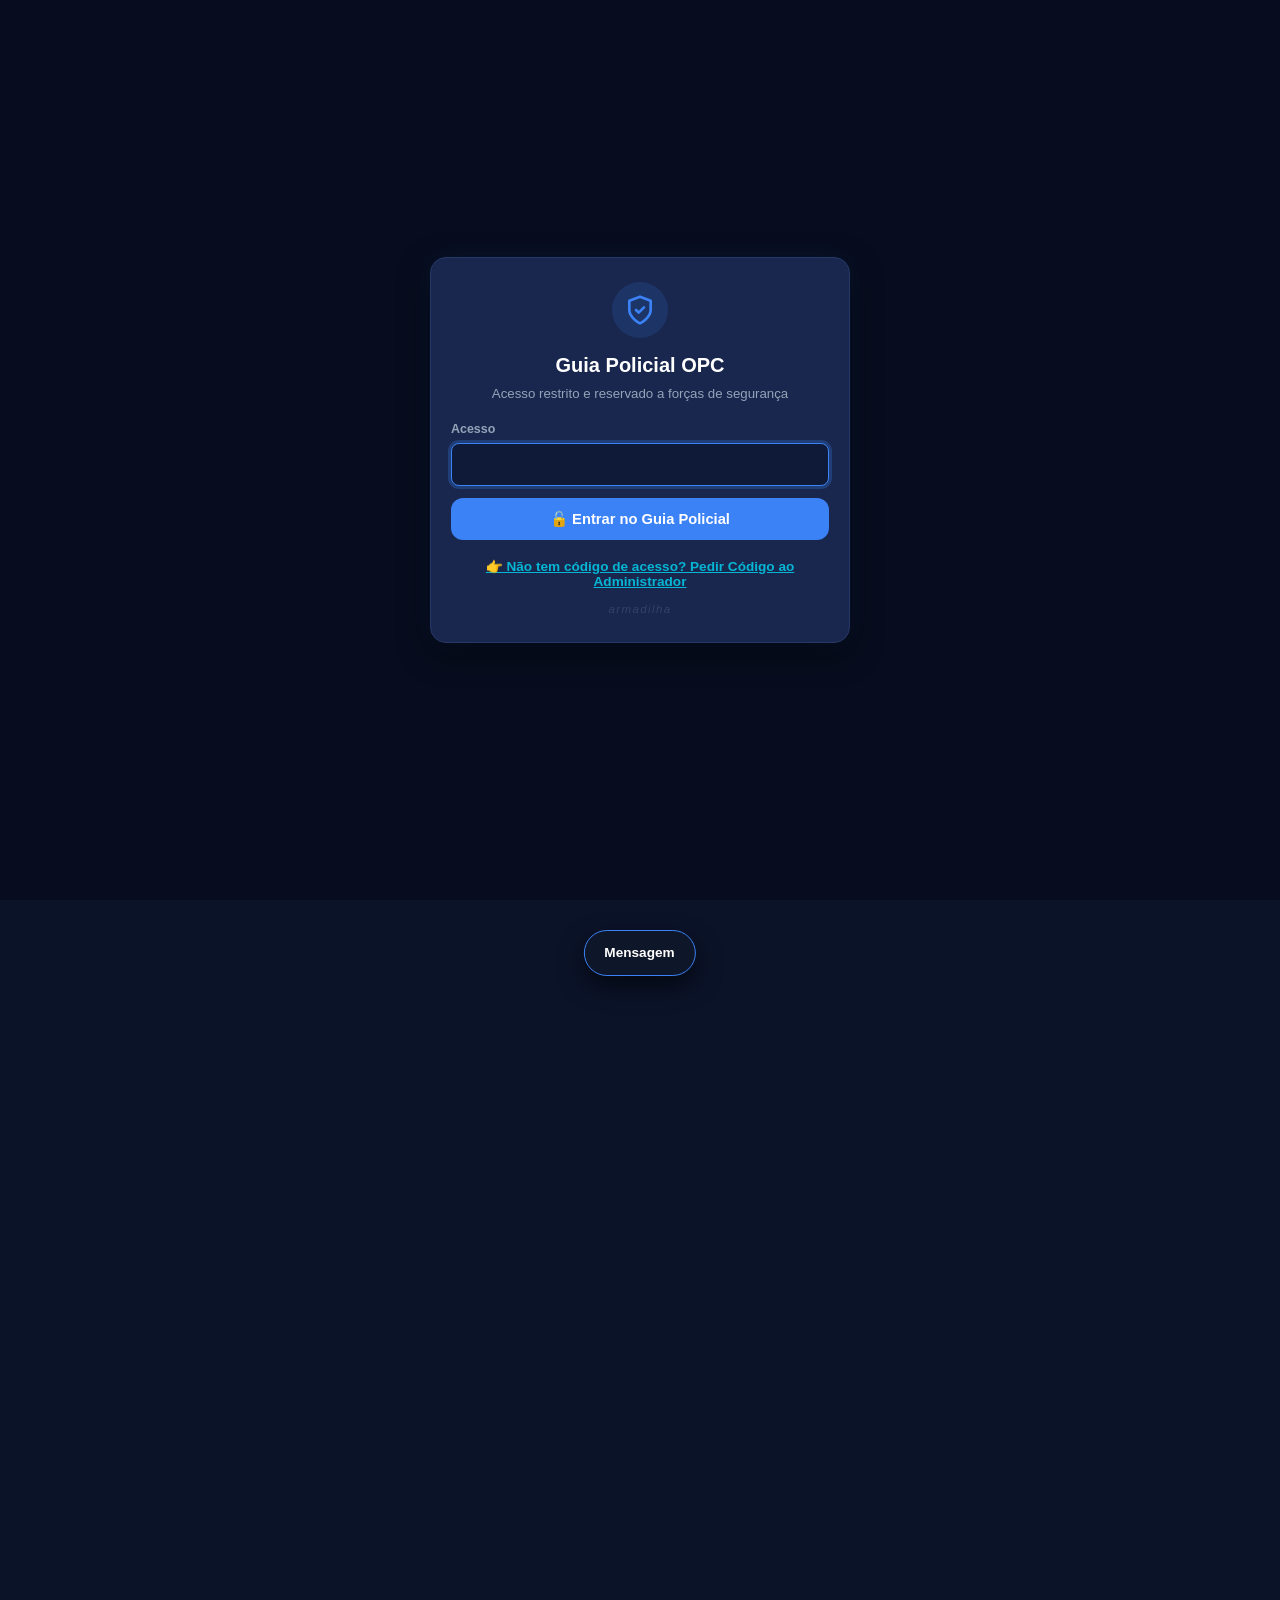
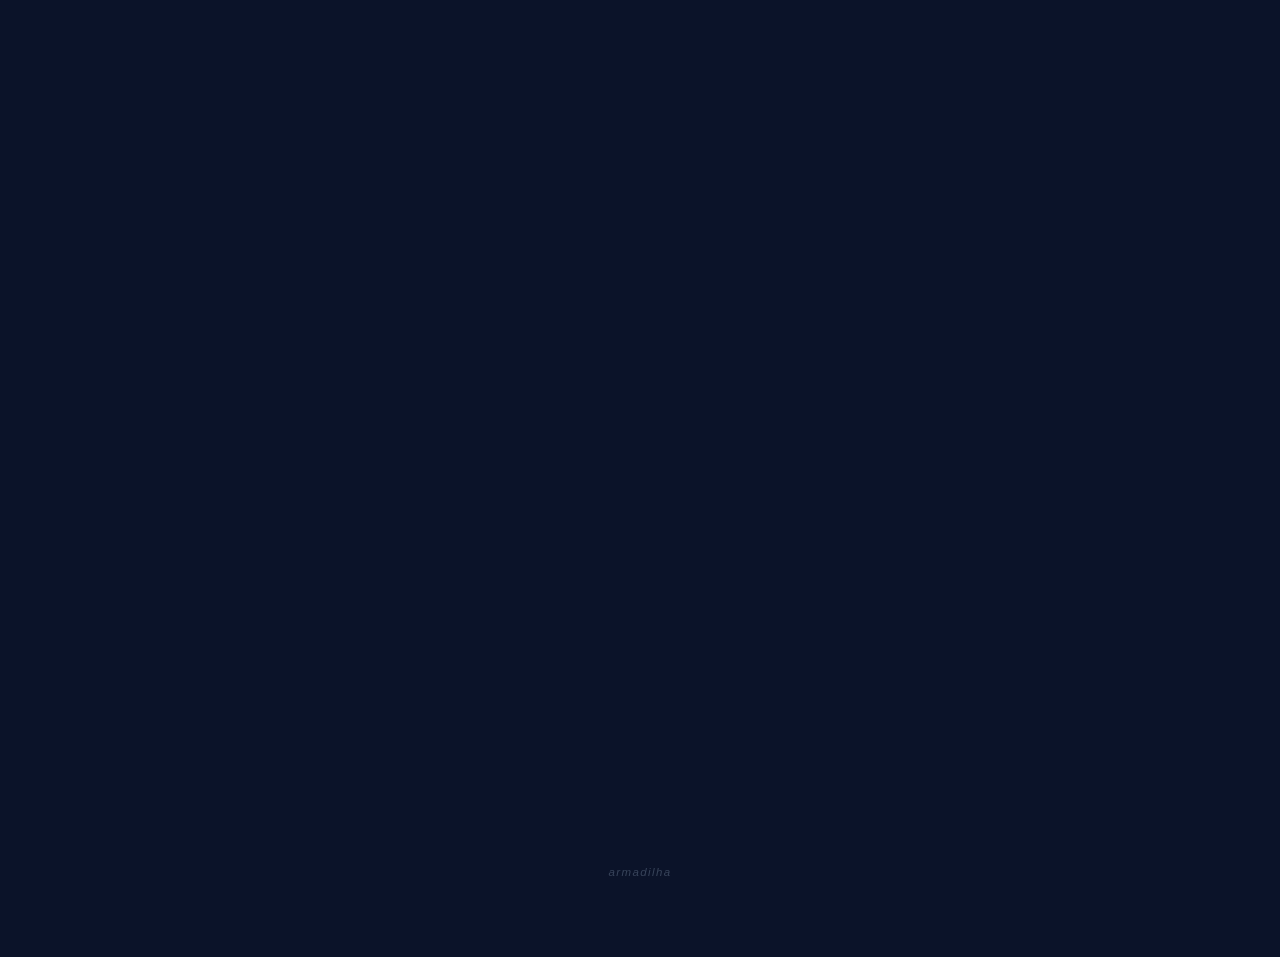
==== commit 78e2e3e7: "Update" ====
--- a/index.html
+++ b/index.html
@@ -20,7 +20,7 @@
   <link rel="apple-touch-icon" href="icon-192.png">
 
   <!-- Stylesheet -->
-  <link rel="stylesheet" href="styles.css?v=8.4">
+  <link rel="stylesheet" href="styles.css?v=8.5">
 </head>
 <body>
 
@@ -550,6 +550,6 @@
   </div>
 
   <!-- App Script -->
-  <script src="app.js?v=8.4"></script>
+  <script src="app.js?v=8.5"></script>
 </body>
 </html>
